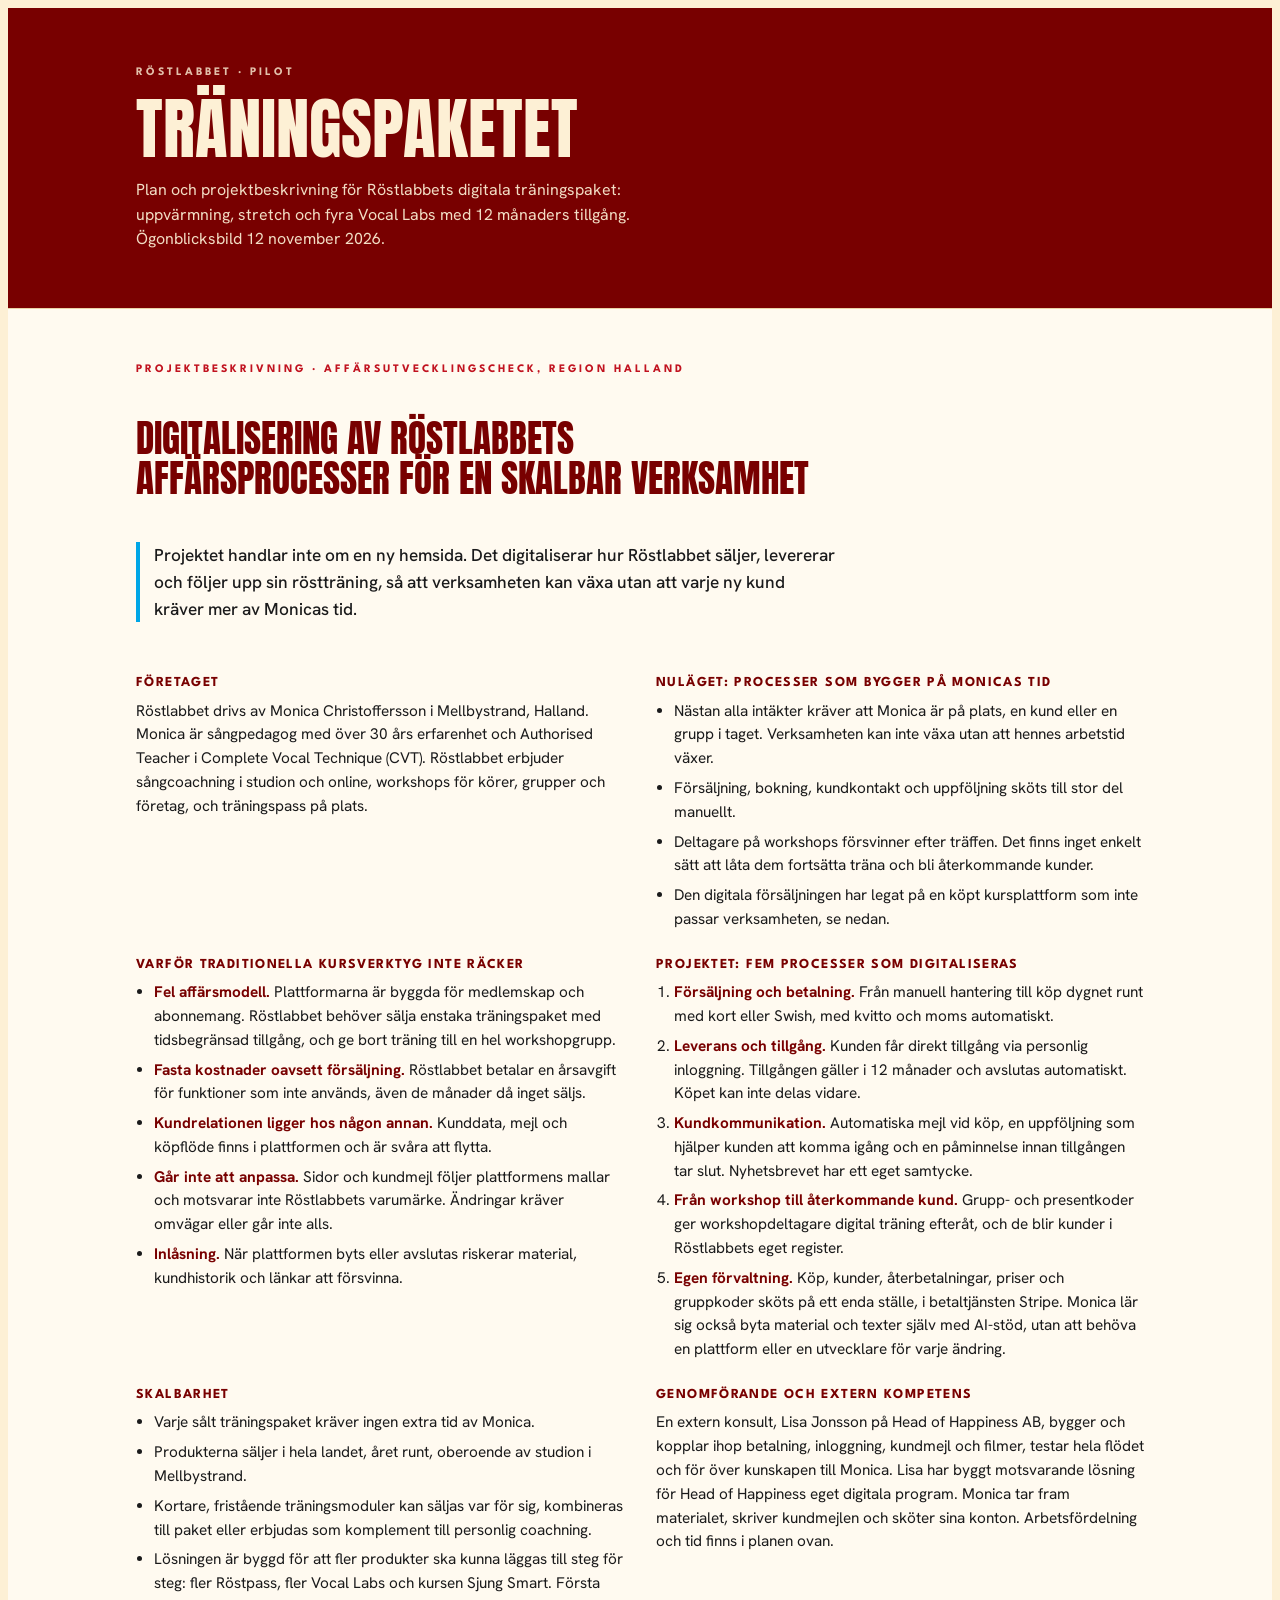
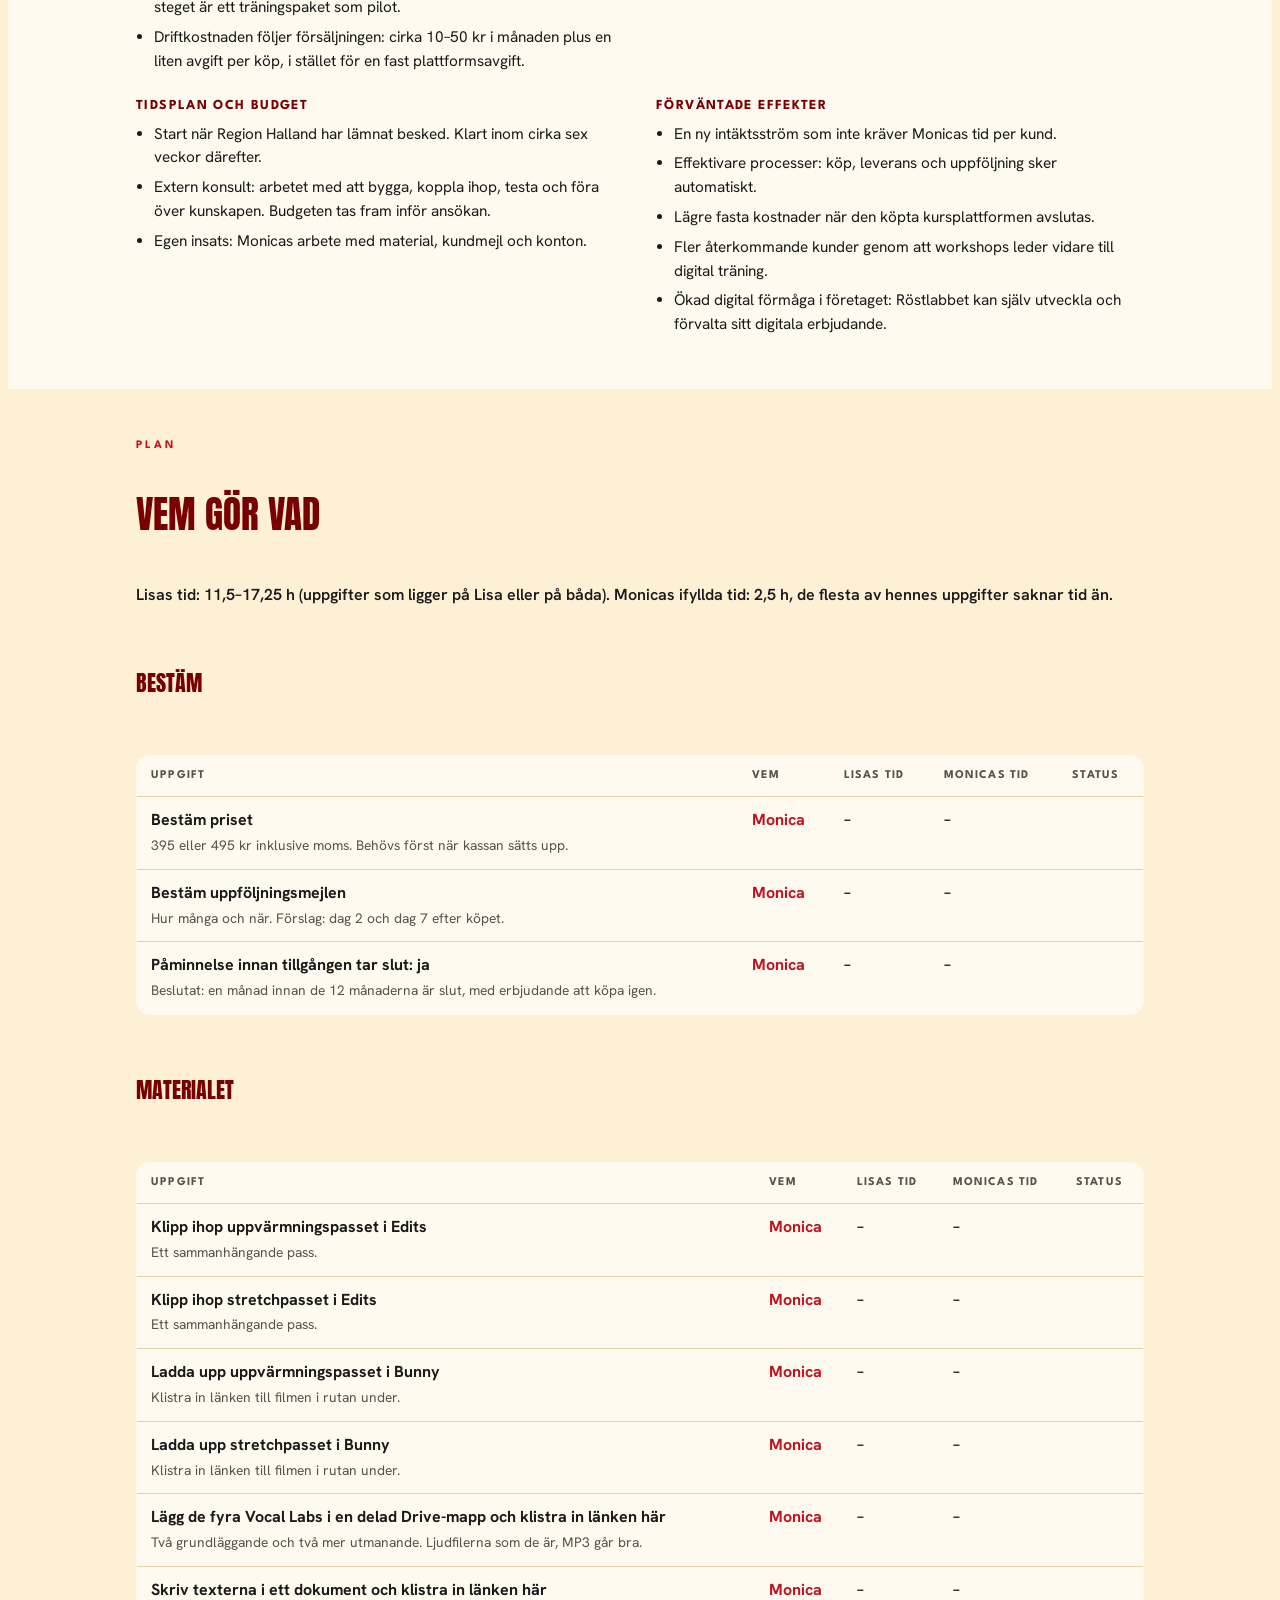
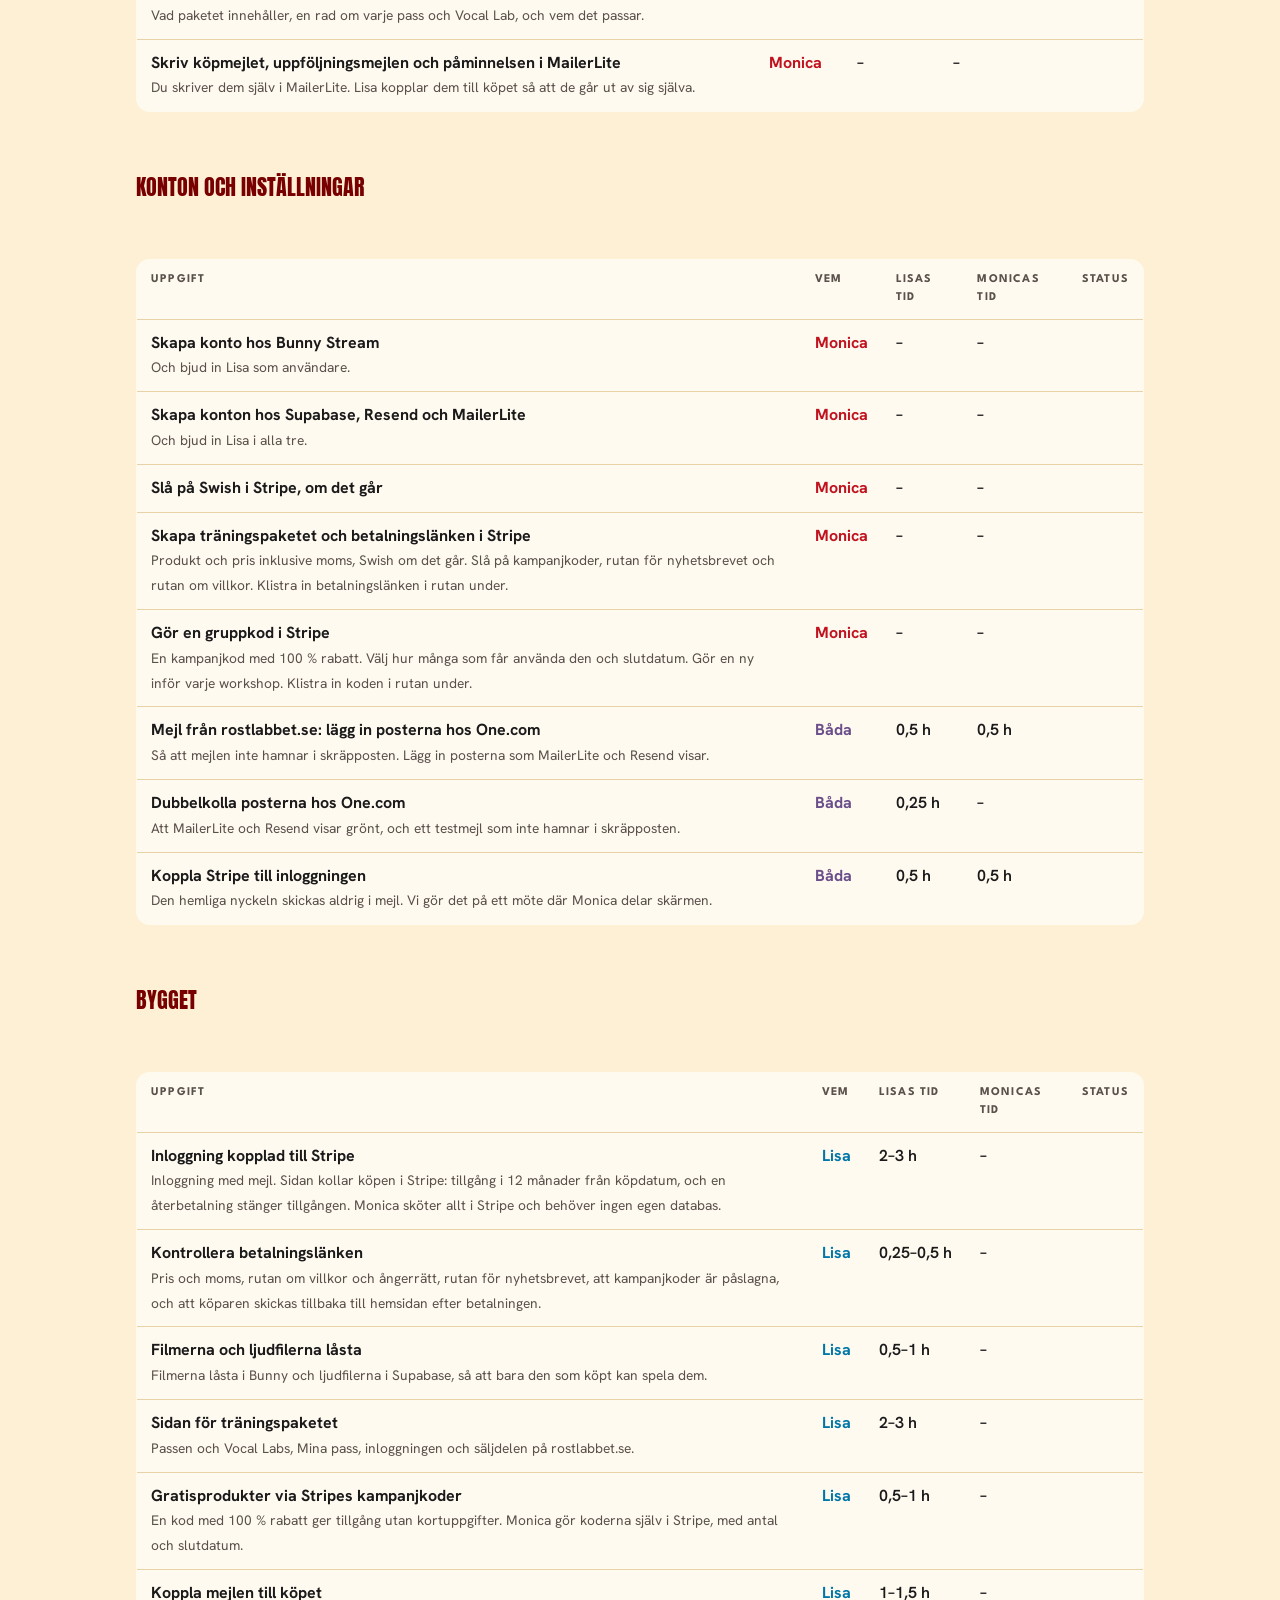
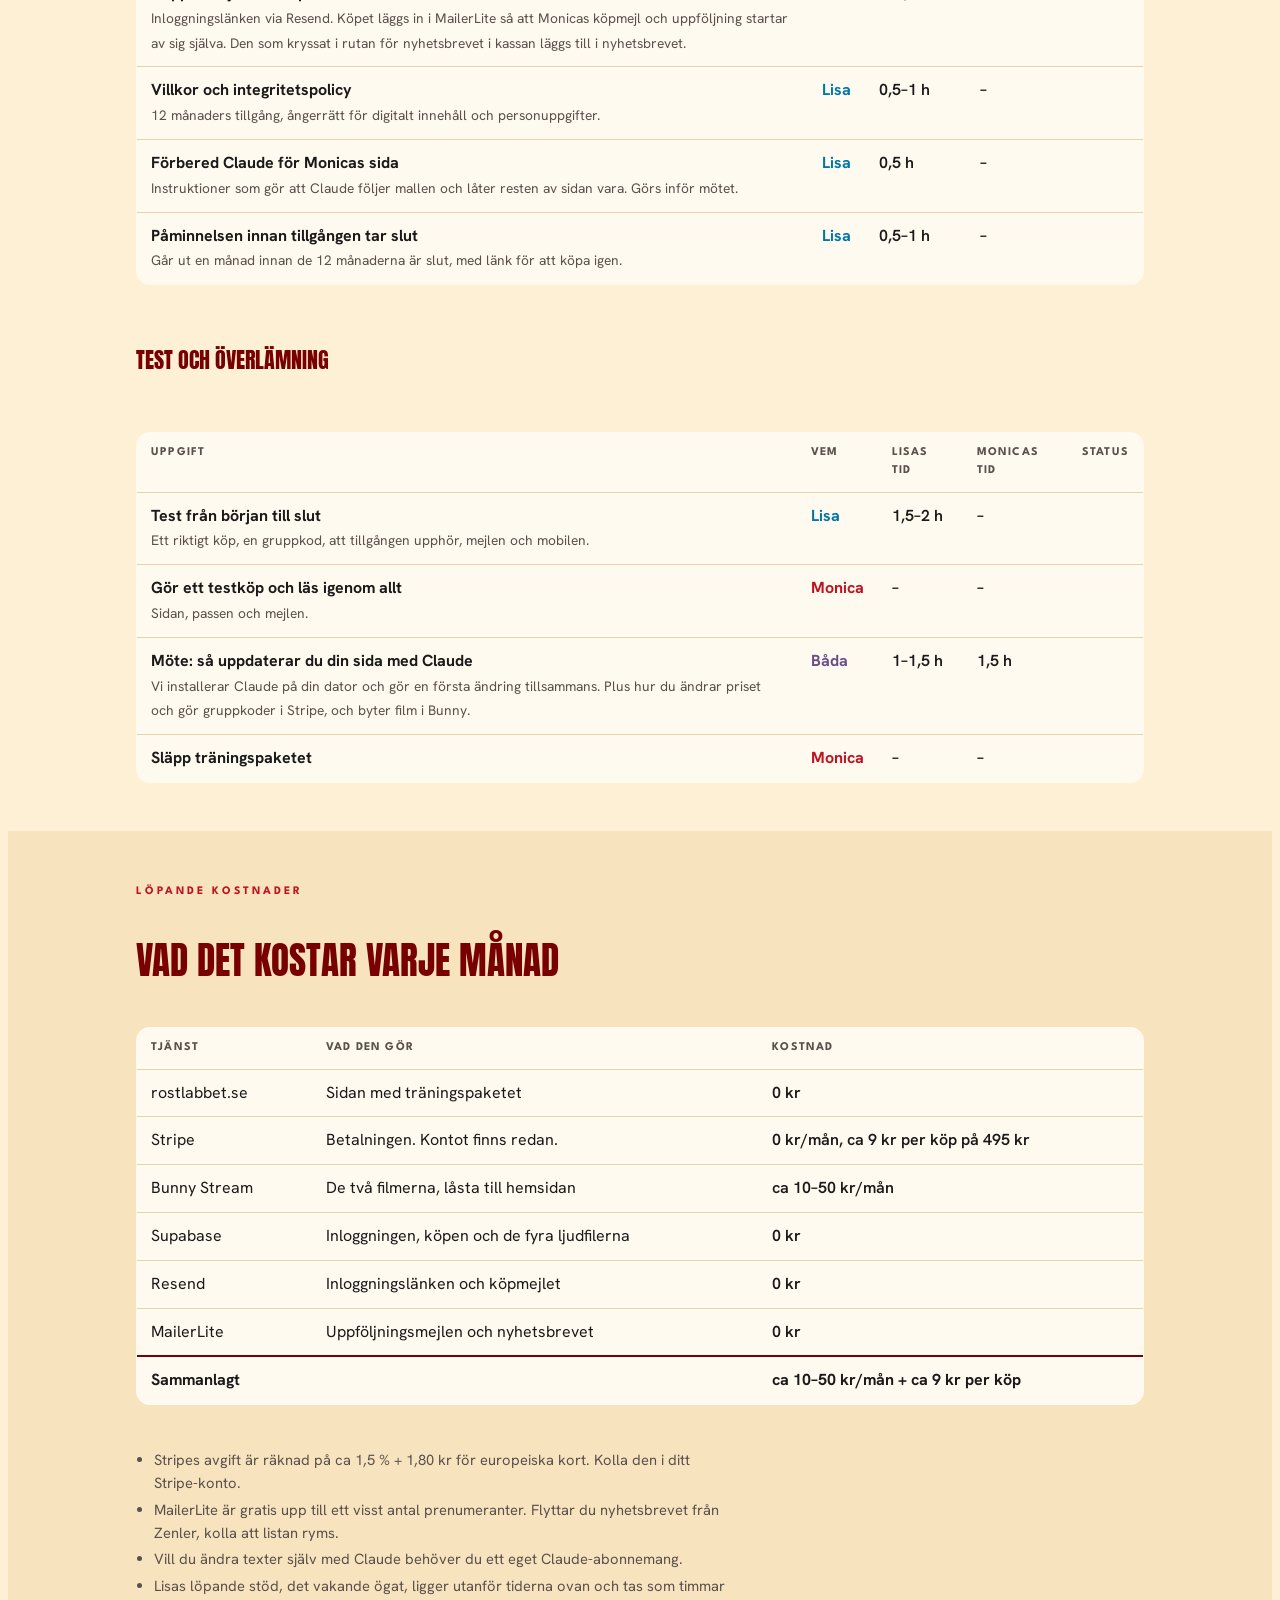
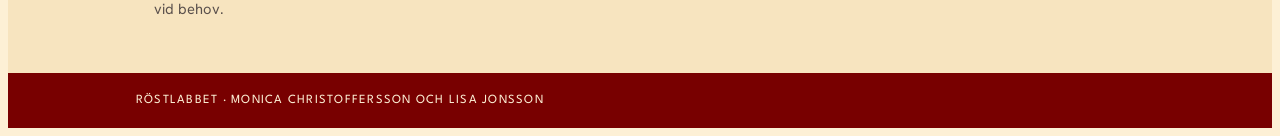
==== plan-mjjpeujlibg0/index.html @ 8c707114 "Plan och projektbeskrivning för träningspaketet (ogissbar adress, noindex) Co-Authored-By: Claude Op" ====
<!doctype html>
<html lang="sv"><head><meta charset="utf-8"><meta name="viewport" content="width=device-width, initial-scale=1">
<meta name="robots" content="noindex, nofollow">
<title>Röstlabbets träningspaket – plan och projektbeskrivning</title>
<link rel="stylesheet" href="https://fonts.googleapis.com/css2?family=Anton&family=League+Spartan:wght@600;700&family=Hanken+Grotesk:wght@400;500;600&display=swap">
<style>
/* Layout: Röstlabbet's own look, one deliberate light theme. Red header with the totals, then the plan grouped by phase:
   each row is one task with who (Monica / Lisa / Båda), time, done and a note field for links. Costs at the end. */
:root{
  color-scheme:light;
  --vocal:#780000;--signal:#C1121F;--lab:#00A6E6;--cream:#FDF0D5;--cream-2:#F7E4BF;--paper:#fffaf0;--ink:#1A1A1B;--ink-soft:#5a504c;--line:#e9d2a6;
  --monica:#C1121F;--lisa:#0077a8;--bada:#6b4f8a;
  --f-display:"Anton",Impact,"Arial Narrow",sans-serif;
  --f-label:"League Spartan",Arial,sans-serif;
  --f-body:"Hanken Grotesk","Segoe UI",Arial,sans-serif;
}
*{box-sizing:border-box}
body{background:var(--cream);color:var(--ink);font-family:var(--f-body);font-size:16px;line-height:1.55;-webkit-font-smoothing:antialiased}
p{margin:0}
button,input,select{font:inherit;color:inherit}
:focus-visible{outline:3px solid var(--lab);outline-offset:2px}
.wrap{max-width:1040px;margin-inline:auto;padding-left:max(16px,env(safe-area-inset-left,0px));padding-right:max(16px,env(safe-area-inset-right,0px))}
.kicker{font-family:var(--f-label);font-weight:700;text-transform:uppercase;letter-spacing:.26em;font-size:.72rem;margin:0 0 10px}
h1,h2{font-family:var(--f-display);font-weight:400;text-transform:uppercase;margin:0;line-height:1.1;text-wrap:balance}

.top{background:var(--vocal);color:var(--cream)}
.top .wrap{padding-block:clamp(32px,6vw,56px)}
.top .kicker{opacity:.8}
.top h1{font-size:clamp(2.4rem,7vw,4.2rem)}
.top .lede{margin-top:12px;max-width:62ch;opacity:.92}
.sum{display:grid;grid-template-columns:repeat(3,minmax(0,1fr));gap:12px;margin-top:26px}
@media (max-width:640px){.sum{grid-template-columns:minmax(0,1fr)}}
.tile{background:rgba(253,240,213,.1);border:1px solid rgba(253,240,213,.25);border-radius:14px;padding:16px 18px;min-width:0}
.tile .lbl{font-family:var(--f-label);font-weight:700;text-transform:uppercase;letter-spacing:.14em;font-size:.72rem;opacity:.85}
.tile .val{font-family:var(--f-display);font-size:2.1rem;line-height:1.1;margin-top:4px;font-variant-numeric:tabular-nums}
.tile .sub{font-size:.86rem;opacity:.85;margin-top:2px}
.tile.lisa .val{color:#7fd3f5}
.tile.monica .val{color:#ffb3a8}

.bar{position:sticky;top:env(safe-area-inset-top,0px);z-index:5;background:var(--cream);border-bottom:1px solid var(--line)}
body::before{content:"";position:fixed;inset:0 0 auto;height:env(safe-area-inset-top,0px);z-index:10;background:var(--cream)}
.bar .wrap{display:flex;flex-wrap:wrap;align-items:center;gap:8px 14px;padding-block:12px}
.chips{display:flex;flex-wrap:wrap;gap:6px}
.chips button{border:1.5px solid var(--line);background:var(--paper);border-radius:999px;padding:6px 14px 5px;cursor:pointer;font-weight:500;font-size:.9rem}
.chips button[aria-pressed="true"]{background:var(--ink);border-color:var(--ink);color:var(--cream)}
.dolj{display:flex;align-items:center;gap:8px;font-size:.9rem;margin-left:auto;cursor:pointer}
.status{font-size:.86rem;color:var(--ink-soft);width:100%}
.status:empty{display:none}

main .wrap{padding-block:26px 40px;display:grid;gap:30px}
.grupp h2{font-size:1.6rem;color:var(--vocal)}
.grupp .gh{display:flex;align-items:baseline;justify-content:space-between;gap:12px;flex-wrap:wrap;margin-bottom:10px}
.grupp .gsum{font-family:var(--f-label);font-weight:700;font-size:.78rem;letter-spacing:.1em;text-transform:uppercase;color:var(--ink-soft)}
.lista{background:var(--paper);border:1px solid var(--line);border-radius:16px;overflow:hidden}
.rad{display:grid;grid-template-columns:96px minmax(0,1fr) auto auto;border-left:6px solid transparent;gap:6px 14px;align-items:center;padding:14px 16px;border-top:1px solid var(--line)}
.rad:first-child{border-top:0}
.rad[hidden]{display:none}
.bockar{display:grid;gap:6px;align-self:start;padding-top:2px}
.bock{display:flex;align-items:center;gap:6px;border:2px solid var(--line);background:#fff;border-radius:999px;padding:5px 10px 4px 6px;font-family:var(--f-label);font-weight:700;font-size:.72rem;letter-spacing:.04em;cursor:pointer;color:var(--ink-soft);white-space:nowrap}
.bock .ring{width:18px;height:18px;border-radius:50%;border:2px solid currentColor;display:grid;place-items:center;font-size:.7rem;line-height:1}
.bock.m{border-color:#f0b8b0;color:var(--monica)}
.bock.l{border-color:#a9d6ea;color:var(--lisa)}
.bock[aria-pressed="true"].m{background:var(--monica);border-color:var(--monica);color:#fff}
.bock[aria-pressed="true"].l{background:var(--lisa);border-color:var(--lisa);color:#fff}
.bock[aria-pressed="true"] .ring::after{content:"✓"}
.bock:disabled{cursor:default}
.bock:disabled:not([aria-pressed="true"]){opacity:.55}
.rad.av-m{border-left-color:var(--monica);background:#fdf1ee}
.rad.av-l{border-left-color:var(--lisa);background:#eef7fb}
.rad.av-m.av-l{border-left-color:transparent;background:linear-gradient(to bottom,var(--monica),var(--lisa)) left top/6px 100% no-repeat,#f3eff7}
.rad.klar .titel{text-decoration:line-through;color:var(--ink-soft)}
.legend{display:flex;flex-wrap:wrap;gap:6px 14px;font-size:.84rem;color:var(--ink-soft);width:100%}
.legend span::before{content:"";display:inline-block;width:12px;height:12px;border-radius:3px;margin-right:6px;vertical-align:-1px;background:var(--c)}
.mitt{min-width:0}
.titel{width:100%;border:0;background:transparent;font-weight:600;font-size:1rem;padding:2px 0;border-bottom:1px dashed transparent}
.titel:hover,.titel:focus{border-bottom-color:var(--line);outline:none}
.info{font-size:.88rem;color:var(--ink-soft);margin-top:2px}
.not{width:100%;margin-top:8px;border:1px solid var(--line);border-radius:8px;background:#fff;padding:6px 10px;font-size:.88rem}
.not::placeholder{color:#a0938c}
.kalla{margin-top:8px}
.kalla label{display:block;font-family:var(--f-label);font-weight:700;font-size:.72rem;letter-spacing:.06em;text-transform:uppercase;color:var(--ink-soft)}
.kalla .not{margin-top:3px}
.kallor:empty{display:none}
.lank{display:inline-block;margin-top:6px;font-size:.86rem;color:var(--lisa);word-break:break-all}
.vem{display:inline-flex;border:1.5px solid var(--line);border-radius:999px;overflow:hidden;background:#fff}
.vem button{border:0;background:transparent;padding:6px 11px 5px;font-family:var(--f-label);font-weight:700;font-size:.74rem;letter-spacing:.06em;text-transform:uppercase;cursor:pointer;color:var(--ink-soft)}
.vem button + button{border-left:1.5px solid var(--line)}
.vem button[aria-pressed="true"][data-v="monica"]{background:var(--monica);color:#fff}
.vem button[aria-pressed="true"][data-v="lisa"]{background:var(--lisa);color:#fff}
.vem button[aria-pressed="true"][data-v="bada"]{background:var(--bada);color:#fff}
.tider{display:grid;gap:6px;font-variant-numeric:tabular-nums;white-space:nowrap}
.tidrad{display:flex;align-items:center;gap:4px}
.tidrad .tl{font-family:var(--f-label);font-weight:700;font-size:.7rem;letter-spacing:.08em;text-transform:uppercase;width:58px}
.tidrad.l .tl{color:var(--lisa)}
.tidrad.m .tl{color:var(--monica)}
.tidrad input{width:50px;border:1px solid var(--line);border-radius:8px;background:#fff;padding:5px 6px;text-align:center;font-size:.9rem}
.tidrad input:disabled{background:transparent;border-color:transparent;color:var(--ink);opacity:1;-webkit-text-fill-color:var(--ink)}
.tidrad span.h{font-size:.85rem;color:var(--ink-soft)}
.tidrad.ute{opacity:.45}
.tidrad.ute input{text-decoration:line-through}
.tidrad .sparas{font-size:.72rem;color:var(--ink-soft);margin-left:4px}
.radfot{grid-column:1/-1;display:flex;justify-content:flex-end;gap:8px;font-size:.8rem}
.lankknapp{border:0;background:none;color:var(--ink-soft);cursor:pointer;text-decoration:underline;padding:0}
.lankknapp.fara{color:var(--signal)}
@media (max-width:720px){
  .rad{grid-template-columns:minmax(0,1fr)}
  .bockar{display:flex;grid-column:1}
  .vem,.tider,.mitt{grid-column:1}
  .radfot{justify-content:flex-start}
}
.ny{display:block;width:100%;border:0;border-top:1px dashed var(--line);background:transparent;padding:12px 16px;text-align:left;cursor:pointer;color:var(--vocal);font-weight:600}
.ny:hover{background:var(--cream-2)}
.las .ny,.las .radfot{display:none}
.tomt{background:var(--paper);border:1px dashed var(--line);border-radius:16px;padding:22px;color:var(--ink-soft)}

.projekt{background:var(--paper);border-top:1px solid var(--line)}
.projekt .wrap{padding-block:clamp(32px,5vw,52px)}
.projekt h2{font-size:clamp(1.7rem,4vw,2.3rem);color:var(--vocal)}
.pgrid{display:grid;grid-template-columns:repeat(2,minmax(0,1fr));gap:22px 32px;margin-top:20px}
@media (max-width:720px){.pgrid{grid-template-columns:minmax(0,1fr)}}
.pblock{min-width:0}
.pblock h3{font-family:var(--f-label);font-weight:700;text-transform:uppercase;letter-spacing:.1em;font-size:.86rem;color:var(--vocal);margin:0 0 6px}
.pblock p,.pblock li{font-size:.96rem;max-width:62ch}
.pblock ul,.pblock ol{margin:0;padding-left:1.15em;display:grid;gap:6px}
.pblock b{color:var(--vocal)}
.ingressp{margin-top:12px;max-width:70ch;font-size:1.08rem;font-weight:500;border-left:4px solid var(--lab);padding-left:14px}
.kost{background:var(--cream-2)}
.kost .wrap{padding-block:clamp(32px,5vw,52px)}
.kost h2{font-size:clamp(1.7rem,4vw,2.3rem);color:var(--vocal)}
.tabwrap{overflow-x:auto;margin-top:16px}
table{width:100%;border-collapse:collapse;background:var(--paper);border:1px solid var(--line);border-radius:14px;overflow:hidden;font-variant-numeric:tabular-nums}
th,td{text-align:left;padding:11px 14px;border-top:1px solid var(--line);vertical-align:top}
th{font-family:var(--f-label);font-weight:700;text-transform:uppercase;letter-spacing:.1em;font-size:.74rem;color:var(--ink-soft);border-top:0}
td.kr{white-space:nowrap;font-weight:600}
tr.tot td{border-top:2px solid var(--vocal);font-weight:700}
.not-list{margin:14px 0 0;padding-left:1.2em;color:var(--ink-soft);font-size:.92rem;display:grid;gap:4px;max-width:75ch}
footer{background:var(--vocal);color:var(--cream)}
footer .wrap{padding-block:18px;font-family:var(--f-label);font-size:.78rem;letter-spacing:.1em;text-transform:uppercase;display:flex;justify-content:space-between;gap:10px;flex-wrap:wrap}
footer a{color:var(--cream)}
@media (prefers-reduced-motion:reduce){*{transition:none!important}}

.gt{font-family:var(--f-display);font-weight:400;text-transform:uppercase;color:var(--vocal);font-size:1.4rem;margin:28px 0 8px}
.inf{font-size:.86rem;color:var(--ink-soft)}
.v-monica{color:var(--monica);font-weight:700}.v-lisa{color:var(--lisa);font-weight:700}.v-bada{color:var(--bada);font-weight:700}
.pm{color:var(--monica);font-weight:700}.pl{color:var(--lisa);font-weight:700}
.plan .wrap{padding-block:clamp(28px,5vw,48px)}
.plan h2{font-family:var(--f-display);font-weight:400;text-transform:uppercase;color:var(--vocal);font-size:clamp(1.7rem,4vw,2.3rem)}
.summa{margin-top:18px;font-weight:600}
</style></head><body>
<header class="top"><div class="wrap"><p class="kicker">Röstlabbet · Pilot</p><h1>Träningspaketet</h1>
<p class="lede">Plan och projektbeskrivning för Röstlabbets digitala träningspaket: uppvärmning, stretch och fyra Vocal Labs med 12 månaders tillgång. Ögonblicksbild 12 november 2026.</p></div></header>
<main>
<section class="projekt" id="almi">
  <div class="wrap">
    <p class="kicker" style="color:var(--signal)">Projektbeskrivning · Affärsutvecklingscheck, Region Halland</p>
    <h2>Digitalisering av Röstlabbets affärsprocesser för en skalbar verksamhet</h2>
    <p class="ingressp">Projektet handlar inte om en ny hemsida. Det digitaliserar hur Röstlabbet säljer, levererar och följer upp sin röstträning, så att verksamheten kan växa utan att varje ny kund kräver mer av Monicas tid.</p>
    <div class="pgrid">
      <div class="pblock">
        <h3>Företaget</h3>
        <p>Röstlabbet drivs av Monica Christoffersson i Mellbystrand, Halland. Monica är sångpedagog med över 30 års erfarenhet och Authorised Teacher i Complete Vocal Technique (CVT). Röstlabbet erbjuder sångcoachning i studion och online, workshops för körer, grupper och företag, och träningspass på plats.</p>
      </div>
      <div class="pblock">
        <h3>Nuläget: processer som bygger på Monicas tid</h3>
        <ul>
          <li>Nästan alla intäkter kräver att Monica är på plats, en kund eller en grupp i taget. Verksamheten kan inte växa utan att hennes arbetstid växer.</li>
          <li>Försäljning, bokning, kundkontakt och uppföljning sköts till stor del manuellt.</li>
          <li>Deltagare på workshops försvinner efter träffen. Det finns inget enkelt sätt att låta dem fortsätta träna och bli återkommande kunder.</li>
          <li>Den digitala försäljningen har legat på en köpt kursplattform som inte passar verksamheten, se nedan.</li>
        </ul>
      </div>
      <div class="pblock">
        <h3>Varför traditionella kursverktyg inte räcker</h3>
        <ul>
          <li><b>Fel affärsmodell.</b> Plattformarna är byggda för medlemskap och abonnemang. Röstlabbet behöver sälja enstaka träningspaket med tidsbegränsad tillgång, och ge bort träning till en hel workshopgrupp.</li>
          <li><b>Fasta kostnader oavsett försäljning.</b> Röstlabbet betalar en årsavgift för funktioner som inte används, även de månader då inget säljs.</li>
          <li><b>Kundrelationen ligger hos någon annan.</b> Kunddata, mejl och köpflöde finns i plattformen och är svåra att flytta.</li>
          <li><b>Går inte att anpassa.</b> Sidor och kundmejl följer plattformens mallar och motsvarar inte Röstlabbets varumärke. Ändringar kräver omvägar eller går inte alls.</li>
          <li><b>Inlåsning.</b> När plattformen byts eller avslutas riskerar material, kundhistorik och länkar att försvinna.</li>
        </ul>
      </div>
      <div class="pblock">
        <h3>Projektet: fem processer som digitaliseras</h3>
        <ol class="proc">
          <li><b>Försäljning och betalning.</b> Från manuell hantering till köp dygnet runt med kort eller Swish, med kvitto och moms automatiskt.</li>
          <li><b>Leverans och tillgång.</b> Kunden får direkt tillgång via personlig inloggning. Tillgången gäller i 12 månader och avslutas automatiskt. Köpet kan inte delas vidare.</li>
          <li><b>Kundkommunikation.</b> Automatiska mejl vid köp, en uppföljning som hjälper kunden att komma igång och en påminnelse innan tillgången tar slut. Nyhetsbrevet har ett eget samtycke.</li>
          <li><b>Från workshop till återkommande kund.</b> Grupp- och presentkoder ger workshopdeltagare digital träning efteråt, och de blir kunder i Röstlabbets eget register.</li>
          <li><b>Egen förvaltning.</b> Köp, kunder, återbetalningar, priser och gruppkoder sköts på ett enda ställe, i betaltjänsten Stripe. Monica lär sig också byta material och texter själv med AI-stöd, utan att behöva en plattform eller en utvecklare för varje ändring.</li>
        </ol>
      </div>
      <div class="pblock">
        <h3>Skalbarhet</h3>
        <ul>
          <li>Varje sålt träningspaket kräver ingen extra tid av Monica.</li>
          <li>Produkterna säljer i hela landet, året runt, oberoende av studion i Mellbystrand.</li>
          <li>Kortare, fristående träningsmoduler kan säljas var för sig, kombineras till paket eller erbjudas som komplement till personlig coachning.</li>
          <li>Lösningen är byggd för att fler produkter ska kunna läggas till steg för steg: fler Röstpass, fler Vocal Labs och kursen Sjung Smart. Första steget är ett träningspaket som pilot.</li>
          <li>Driftkostnaden följer försäljningen: cirka 10–50 kr i månaden plus en liten avgift per köp, i stället för en fast plattformsavgift.</li>
        </ul>
      </div>
      <div class="pblock">
        <h3>Genomförande och extern kompetens</h3>
        <p>En extern konsult, Lisa Jonsson på Head of Happiness AB, bygger och kopplar ihop betalning, inloggning, kundmejl och filmer, testar hela flödet och för över kunskapen till Monica. Lisa har byggt motsvarande lösning för Head of Happiness eget digitala program. Monica tar fram materialet, skriver kundmejlen och sköter sina konton. Arbetsfördelning och tid finns i planen ovan.</p>
      </div>
      <div class="pblock">
        <h3>Tidsplan och budget</h3>
        <ul>
          <li>Start när Region Halland har lämnat besked. Klart inom cirka sex veckor därefter.</li>
          <li>Extern konsult: arbetet med att bygga, koppla ihop, testa och föra över kunskapen. Budgeten tas fram inför ansökan.</li>
          <li>Egen insats: Monicas arbete med material, kundmejl och konton.</li>
        </ul>
      </div>
      <div class="pblock">
        <h3>Förväntade effekter</h3>
        <ul>
          <li>En ny intäktsström som inte kräver Monicas tid per kund.</li>
          <li>Effektivare processer: köp, leverans och uppföljning sker automatiskt.</li>
          <li>Lägre fasta kostnader när den köpta kursplattformen avslutas.</li>
          <li>Fler återkommande kunder genom att workshops leder vidare till digital träning.</li>
          <li>Ökad digital förmåga i företaget: Röstlabbet kan själv utveckla och förvalta sitt digitala erbjudande.</li>
        </ul>
      </div>
    </div>
  </div>
</section>


<section class="plan"><div class="wrap"><p class="kicker" style="color:var(--signal)">Plan</p><h2>Vem gör vad</h2>
<p class="summa">Lisas tid: 11,5–17,25 h (uppgifter som ligger på Lisa eller på båda). Monicas ifyllda tid: 2,5 h, de flesta av hennes uppgifter saknar tid än.</p>
<h3 class="gt">Bestäm</h3><div class="tabwrap"><table><thead><tr><th>Uppgift</th><th>Vem</th><th>Lisas tid</th><th>Monicas tid</th><th>Status</th></tr></thead><tbody><tr><td><b>Bestäm priset</b><br><span class="inf">395 eller 495 kr inklusive moms. Behövs först när kassan sätts upp.</span></td><td class="v-monica">Monica</td><td class="kr">–</td><td class="kr">–</td><td> </td></tr><tr><td><b>Bestäm uppföljningsmejlen</b><br><span class="inf">Hur många och när. Förslag: dag 2 och dag 7 efter köpet.</span></td><td class="v-monica">Monica</td><td class="kr">–</td><td class="kr">–</td><td> </td></tr><tr><td><b>Påminnelse innan tillgången tar slut: ja</b><br><span class="inf">Beslutat: en månad innan de 12 månaderna är slut, med erbjudande att köpa igen.</span></td><td class="v-monica">Monica</td><td class="kr">–</td><td class="kr">–</td><td> </td></tr></tbody></table></div><h3 class="gt">Materialet</h3><div class="tabwrap"><table><thead><tr><th>Uppgift</th><th>Vem</th><th>Lisas tid</th><th>Monicas tid</th><th>Status</th></tr></thead><tbody><tr><td><b>Klipp ihop uppvärmningspasset i Edits</b><br><span class="inf">Ett sammanhängande pass.</span></td><td class="v-monica">Monica</td><td class="kr">–</td><td class="kr">–</td><td> </td></tr><tr><td><b>Klipp ihop stretchpasset i Edits</b><br><span class="inf">Ett sammanhängande pass.</span></td><td class="v-monica">Monica</td><td class="kr">–</td><td class="kr">–</td><td> </td></tr><tr><td><b>Ladda upp uppvärmningspasset i Bunny</b><br><span class="inf">Klistra in länken till filmen i rutan under.</span></td><td class="v-monica">Monica</td><td class="kr">–</td><td class="kr">–</td><td> </td></tr><tr><td><b>Ladda upp stretchpasset i Bunny</b><br><span class="inf">Klistra in länken till filmen i rutan under.</span></td><td class="v-monica">Monica</td><td class="kr">–</td><td class="kr">–</td><td> </td></tr><tr><td><b>Lägg de fyra Vocal Labs i en delad Drive-mapp och klistra in länken här</b><br><span class="inf">Två grundläggande och två mer utmanande. Ljudfilerna som de är, MP3 går bra.</span></td><td class="v-monica">Monica</td><td class="kr">–</td><td class="kr">–</td><td> </td></tr><tr><td><b>Skriv texterna i ett dokument och klistra in länken här</b><br><span class="inf">Vad paketet innehåller, en rad om varje pass och Vocal Lab, och vem det passar.</span></td><td class="v-monica">Monica</td><td class="kr">–</td><td class="kr">–</td><td> </td></tr><tr><td><b>Skriv köpmejlet, uppföljningsmejlen och påminnelsen i MailerLite</b><br><span class="inf">Du skriver dem själv i MailerLite. Lisa kopplar dem till köpet så att de går ut av sig själva.</span></td><td class="v-monica">Monica</td><td class="kr">–</td><td class="kr">–</td><td> </td></tr></tbody></table></div><h3 class="gt">Konton och inställningar</h3><div class="tabwrap"><table><thead><tr><th>Uppgift</th><th>Vem</th><th>Lisas tid</th><th>Monicas tid</th><th>Status</th></tr></thead><tbody><tr><td><b>Skapa konto hos Bunny Stream</b><br><span class="inf">Och bjud in Lisa som användare.</span></td><td class="v-monica">Monica</td><td class="kr">–</td><td class="kr">–</td><td> </td></tr><tr><td><b>Skapa konton hos Supabase, Resend och MailerLite</b><br><span class="inf">Och bjud in Lisa i alla tre.</span></td><td class="v-monica">Monica</td><td class="kr">–</td><td class="kr">–</td><td> </td></tr><tr><td><b>Slå på Swish i Stripe, om det går</b></td><td class="v-monica">Monica</td><td class="kr">–</td><td class="kr">–</td><td> </td></tr><tr><td><b>Skapa träningspaketet och betalningslänken i Stripe</b><br><span class="inf">Produkt och pris inklusive moms, Swish om det går. Slå på kampanjkoder, rutan för nyhetsbrevet och rutan om villkor. Klistra in betalningslänken i rutan under.</span></td><td class="v-monica">Monica</td><td class="kr">–</td><td class="kr">–</td><td> </td></tr><tr><td><b>Gör en gruppkod i Stripe</b><br><span class="inf">En kampanjkod med 100 % rabatt. Välj hur många som får använda den och slutdatum. Gör en ny inför varje workshop. Klistra in koden i rutan under.</span></td><td class="v-monica">Monica</td><td class="kr">–</td><td class="kr">–</td><td> </td></tr><tr><td><b>Mejl från rostlabbet.se: lägg in posterna hos One.com</b><br><span class="inf">Så att mejlen inte hamnar i skräpposten. Lägg in posterna som MailerLite och Resend visar.</span></td><td class="v-bada">Båda</td><td class="kr">0,5 h</td><td class="kr">0,5 h</td><td> </td></tr><tr><td><b>Dubbelkolla posterna hos One.com</b><br><span class="inf">Att MailerLite och Resend visar grönt, och ett testmejl som inte hamnar i skräpposten.</span></td><td class="v-bada">Båda</td><td class="kr">0,25 h</td><td class="kr">–</td><td> </td></tr><tr><td><b>Koppla Stripe till inloggningen</b><br><span class="inf">Den hemliga nyckeln skickas aldrig i mejl. Vi gör det på ett möte där Monica delar skärmen.</span></td><td class="v-bada">Båda</td><td class="kr">0,5 h</td><td class="kr">0,5 h</td><td> </td></tr></tbody></table></div><h3 class="gt">Bygget</h3><div class="tabwrap"><table><thead><tr><th>Uppgift</th><th>Vem</th><th>Lisas tid</th><th>Monicas tid</th><th>Status</th></tr></thead><tbody><tr><td><b>Inloggning kopplad till Stripe</b><br><span class="inf">Inloggning med mejl. Sidan kollar köpen i Stripe: tillgång i 12 månader från köpdatum, och en återbetalning stänger tillgången. Monica sköter allt i Stripe och behöver ingen egen databas.</span></td><td class="v-lisa">Lisa</td><td class="kr">2–3 h</td><td class="kr">–</td><td> </td></tr><tr><td><b>Kontrollera betalningslänken</b><br><span class="inf">Pris och moms, rutan om villkor och ångerrätt, rutan för nyhetsbrevet, att kampanjkoder är påslagna, och att köparen skickas tillbaka till hemsidan efter betalningen.</span></td><td class="v-lisa">Lisa</td><td class="kr">0,25–0,5 h</td><td class="kr">–</td><td> </td></tr><tr><td><b>Filmerna och ljudfilerna låsta</b><br><span class="inf">Filmerna låsta i Bunny och ljudfilerna i Supabase, så att bara den som köpt kan spela dem.</span></td><td class="v-lisa">Lisa</td><td class="kr">0,5–1 h</td><td class="kr">–</td><td> </td></tr><tr><td><b>Sidan för träningspaketet</b><br><span class="inf">Passen och Vocal Labs, Mina pass, inloggningen och säljdelen på rostlabbet.se.</span></td><td class="v-lisa">Lisa</td><td class="kr">2–3 h</td><td class="kr">–</td><td> </td></tr><tr><td><b>Gratisprodukter via Stripes kampanjkoder</b><br><span class="inf">En kod med 100 % rabatt ger tillgång utan kortuppgifter. Monica gör koderna själv i Stripe, med antal och slutdatum.</span></td><td class="v-lisa">Lisa</td><td class="kr">0,5–1 h</td><td class="kr">–</td><td> </td></tr><tr><td><b>Koppla mejlen till köpet</b><br><span class="inf">Inloggningslänken via Resend. Köpet läggs in i MailerLite så att Monicas köpmejl och uppföljning startar av sig själva. Den som kryssat i rutan för nyhetsbrevet i kassan läggs till i nyhetsbrevet.</span></td><td class="v-lisa">Lisa</td><td class="kr">1–1,5 h</td><td class="kr">–</td><td> </td></tr><tr><td><b>Villkor och integritetspolicy</b><br><span class="inf">12 månaders tillgång, ångerrätt för digitalt innehåll och personuppgifter.</span></td><td class="v-lisa">Lisa</td><td class="kr">0,5–1 h</td><td class="kr">–</td><td> </td></tr><tr><td><b>Förbered Claude för Monicas sida</b><br><span class="inf">Instruktioner som gör att Claude följer mallen och låter resten av sidan vara. Görs inför mötet.</span></td><td class="v-lisa">Lisa</td><td class="kr">0,5 h</td><td class="kr">–</td><td> </td></tr><tr><td><b>Påminnelsen innan tillgången tar slut</b><br><span class="inf">Går ut en månad innan de 12 månaderna är slut, med länk för att köpa igen.</span></td><td class="v-lisa">Lisa</td><td class="kr">0,5–1 h</td><td class="kr">–</td><td> </td></tr></tbody></table></div><h3 class="gt">Test och överlämning</h3><div class="tabwrap"><table><thead><tr><th>Uppgift</th><th>Vem</th><th>Lisas tid</th><th>Monicas tid</th><th>Status</th></tr></thead><tbody><tr><td><b>Test från början till slut</b><br><span class="inf">Ett riktigt köp, en gruppkod, att tillgången upphör, mejlen och mobilen.</span></td><td class="v-lisa">Lisa</td><td class="kr">1,5–2 h</td><td class="kr">–</td><td> </td></tr><tr><td><b>Gör ett testköp och läs igenom allt</b><br><span class="inf">Sidan, passen och mejlen.</span></td><td class="v-monica">Monica</td><td class="kr">–</td><td class="kr">–</td><td> </td></tr><tr><td><b>Möte: så uppdaterar du din sida med Claude</b><br><span class="inf">Vi installerar Claude på din dator och gör en första ändring tillsammans. Plus hur du ändrar priset och gör gruppkoder i Stripe, och byter film i Bunny.</span></td><td class="v-bada">Båda</td><td class="kr">1–1,5 h</td><td class="kr">1,5 h</td><td> </td></tr><tr><td><b>Släpp träningspaketet</b></td><td class="v-monica">Monica</td><td class="kr">–</td><td class="kr">–</td><td> </td></tr></tbody></table></div></div></section>
<section class="kost">
  <div class="wrap">
    <p class="kicker" style="color:var(--signal)">Löpande kostnader</p>
    <h2>Vad det kostar varje månad</h2>
    <div class="tabwrap">
      <table>
        <thead><tr><th>Tjänst</th><th>Vad den gör</th><th>Kostnad</th></tr></thead>
        <tbody>
          <tr><td>rostlabbet.se</td><td>Sidan med träningspaketet</td><td class="kr">0 kr</td></tr>
          <tr><td>Stripe</td><td>Betalningen. Kontot finns redan.</td><td class="kr">0 kr/mån, ca 9 kr per köp på 495 kr</td></tr>
          <tr><td>Bunny Stream</td><td>De två filmerna, låsta till hemsidan</td><td class="kr">ca 10–50 kr/mån</td></tr>
          <tr><td>Supabase</td><td>Inloggningen, köpen och de fyra ljudfilerna</td><td class="kr">0 kr</td></tr>
          <tr><td>Resend</td><td>Inloggningslänken och köpmejlet</td><td class="kr">0 kr</td></tr>
          <tr><td>MailerLite</td><td>Uppföljningsmejlen och nyhetsbrevet</td><td class="kr">0 kr</td></tr>
          <tr class="tot"><td>Sammanlagt</td><td></td><td class="kr">ca 10–50 kr/mån + ca 9 kr per köp</td></tr>
        </tbody>
      </table>
    </div>
    <ul class="not-list">
      <li>Stripes avgift är räknad på ca 1,5 % + 1,80 kr för europeiska kort. Kolla den i ditt Stripe-konto.</li>
      <li>MailerLite är gratis upp till ett visst antal prenumeranter. Flyttar du nyhetsbrevet från Zenler, kolla att listan ryms.</li>
      <li>Vill du ändra texter själv med Claude behöver du ett eget Claude-abonnemang.</li>
      <li>Lisas löpande stöd, det vakande ögat, ligger utanför tiderna ovan och tas som timmar vid behov.</li>
    </ul>
  </div>
</section>


</main>
<footer><div class="wrap"><span>Röstlabbet · Monica Christoffersson och Lisa Jonsson</span></div></footer>
</body></html>
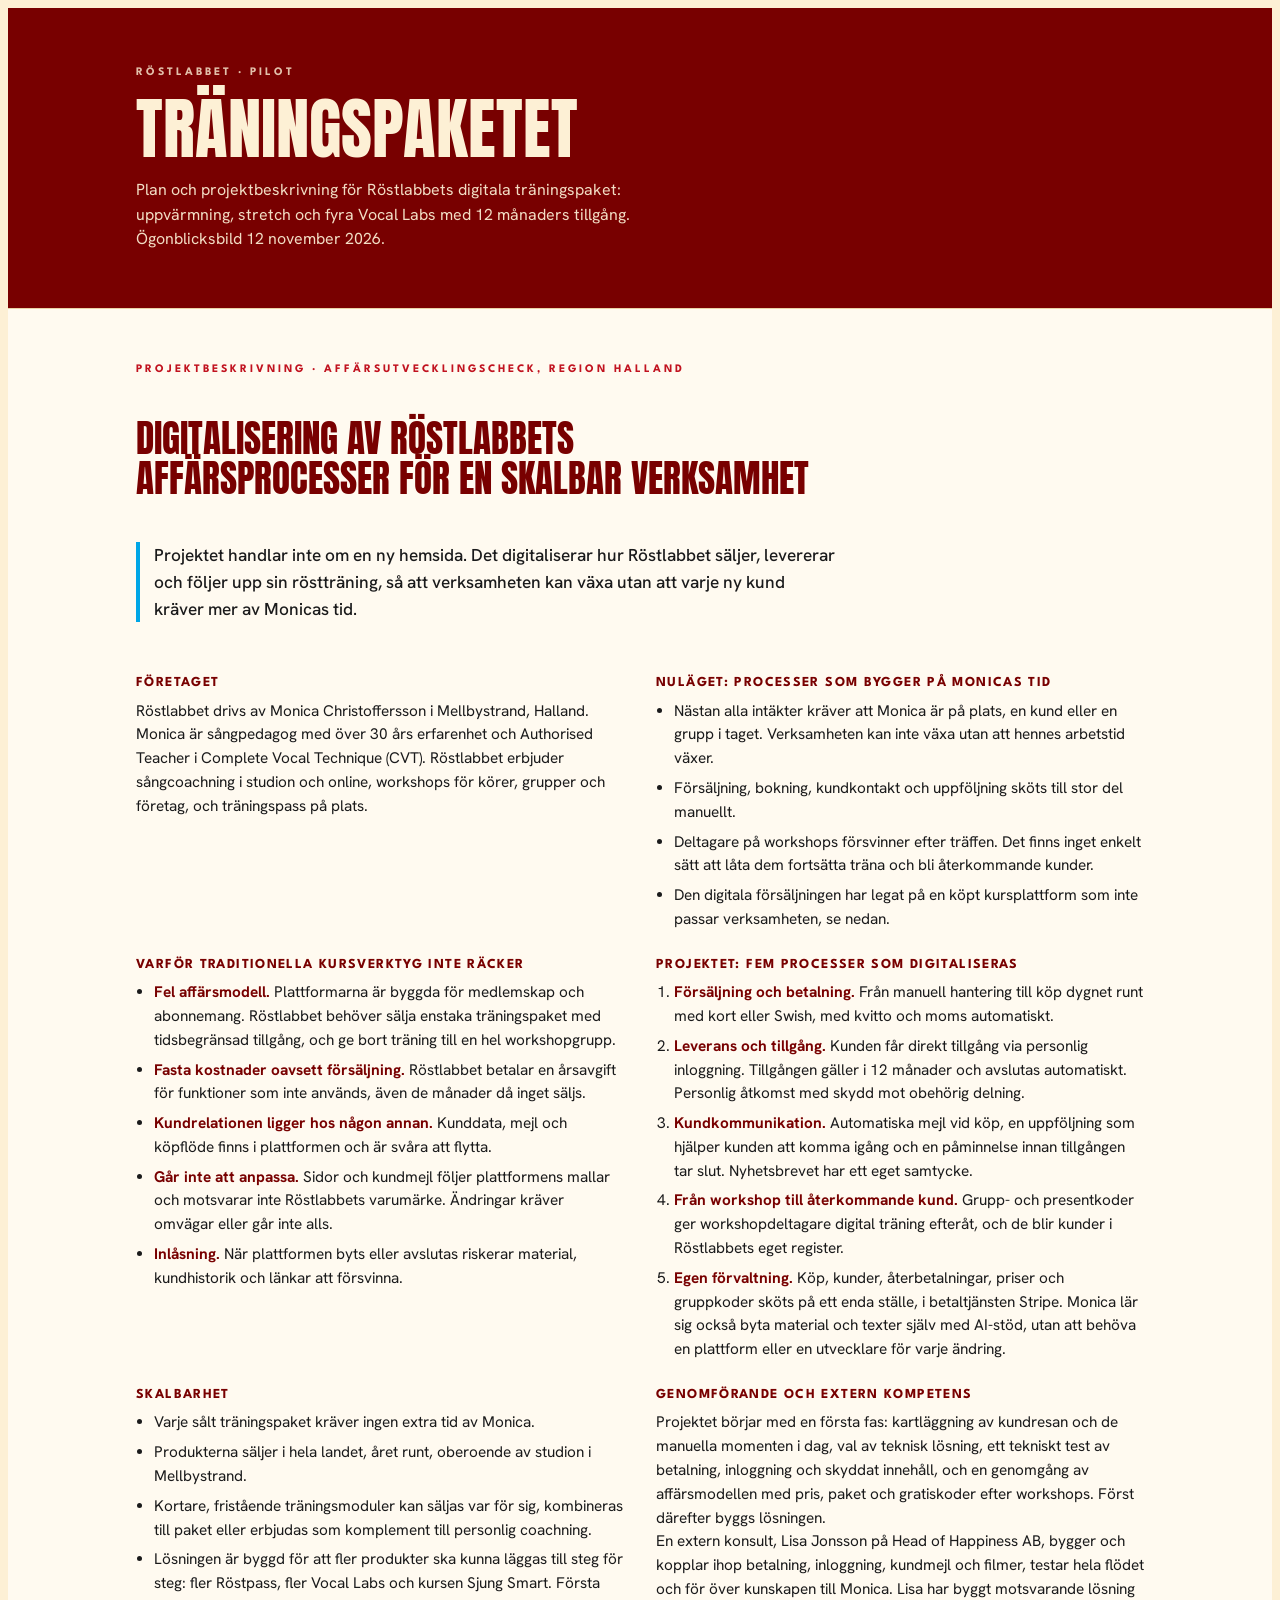
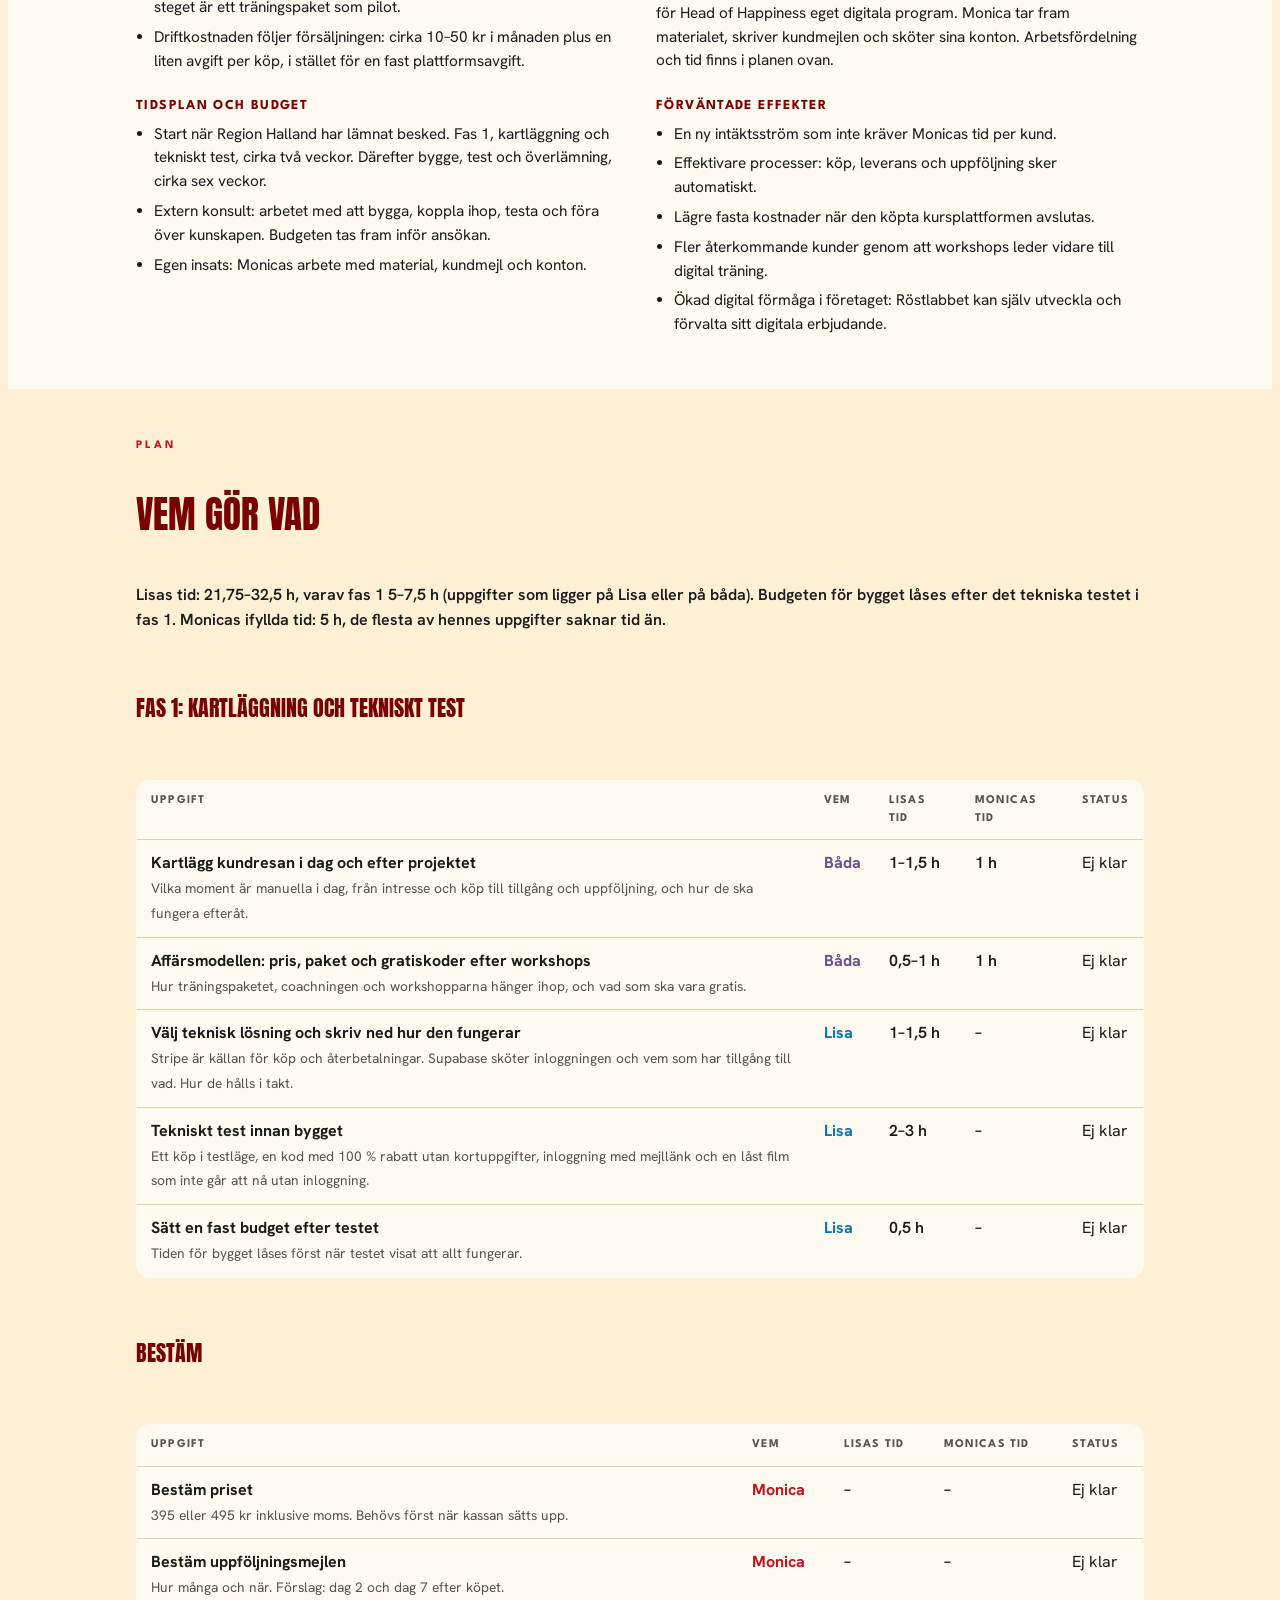
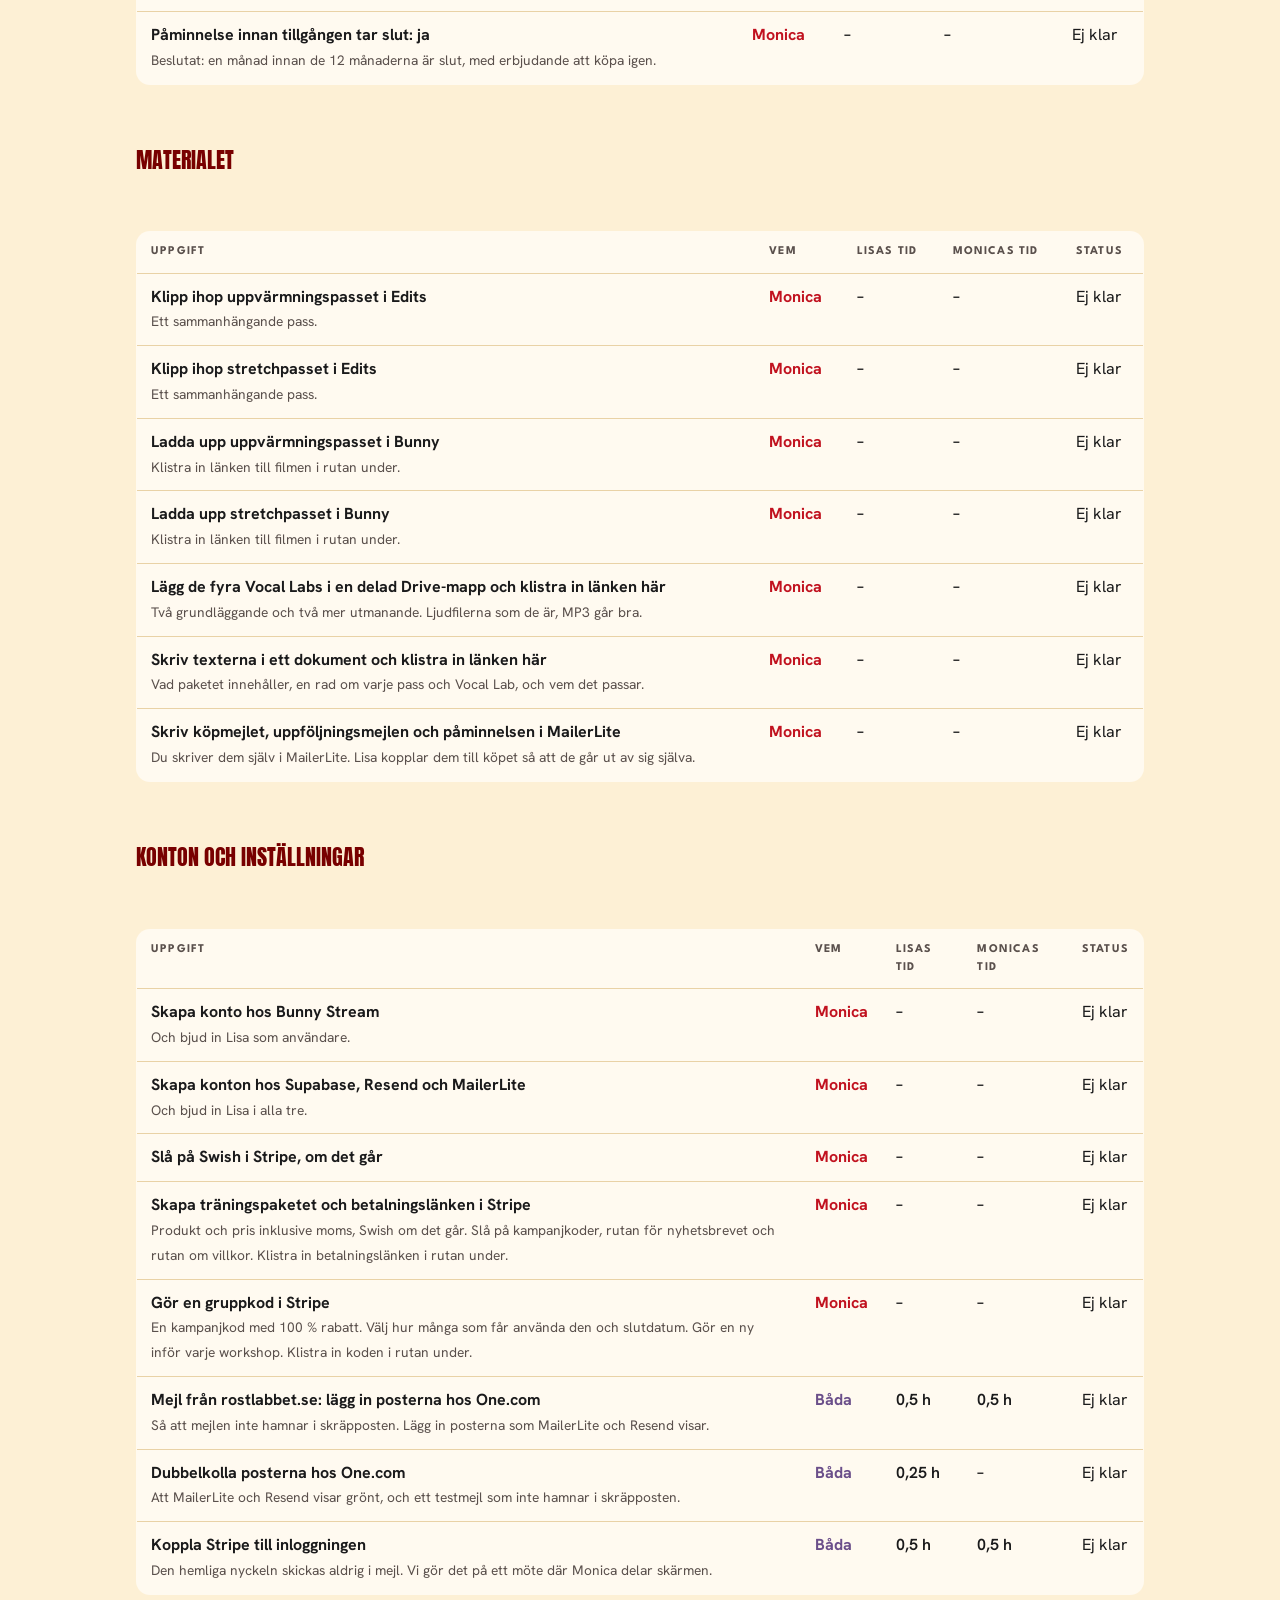
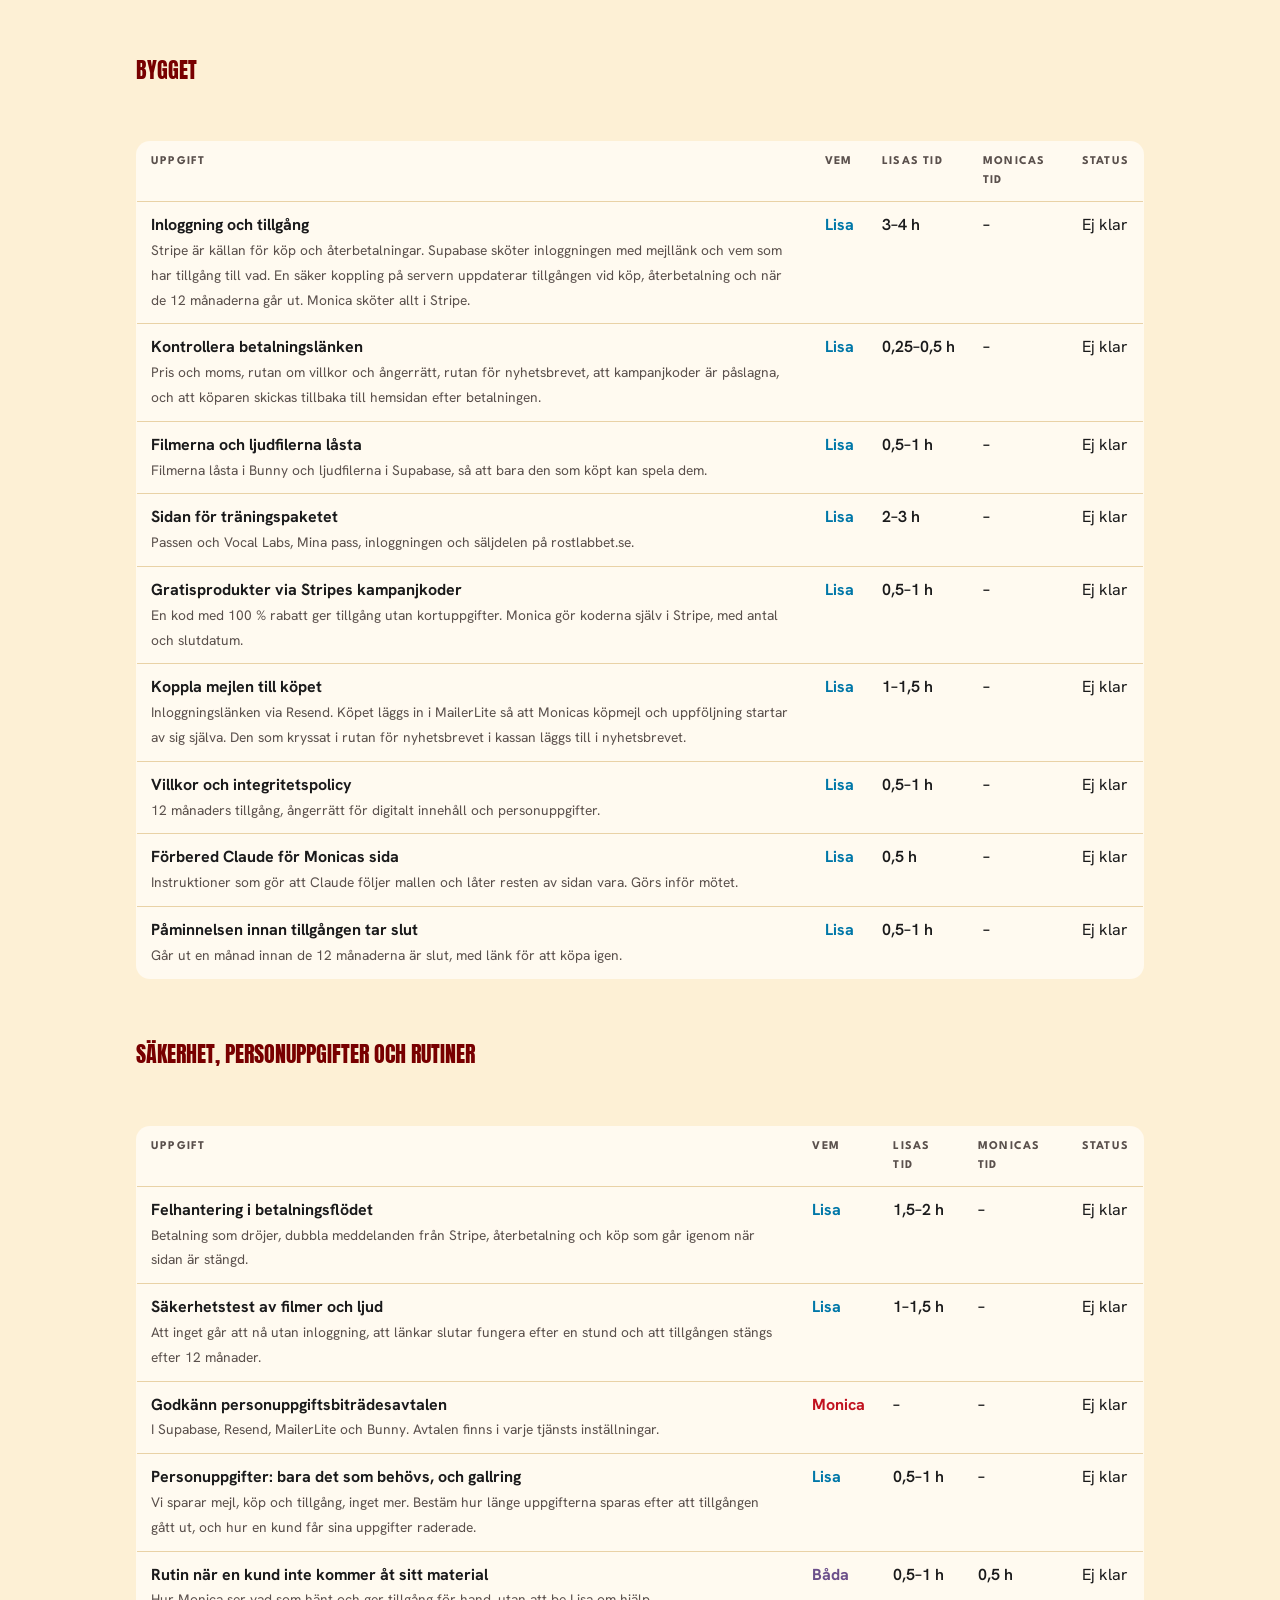
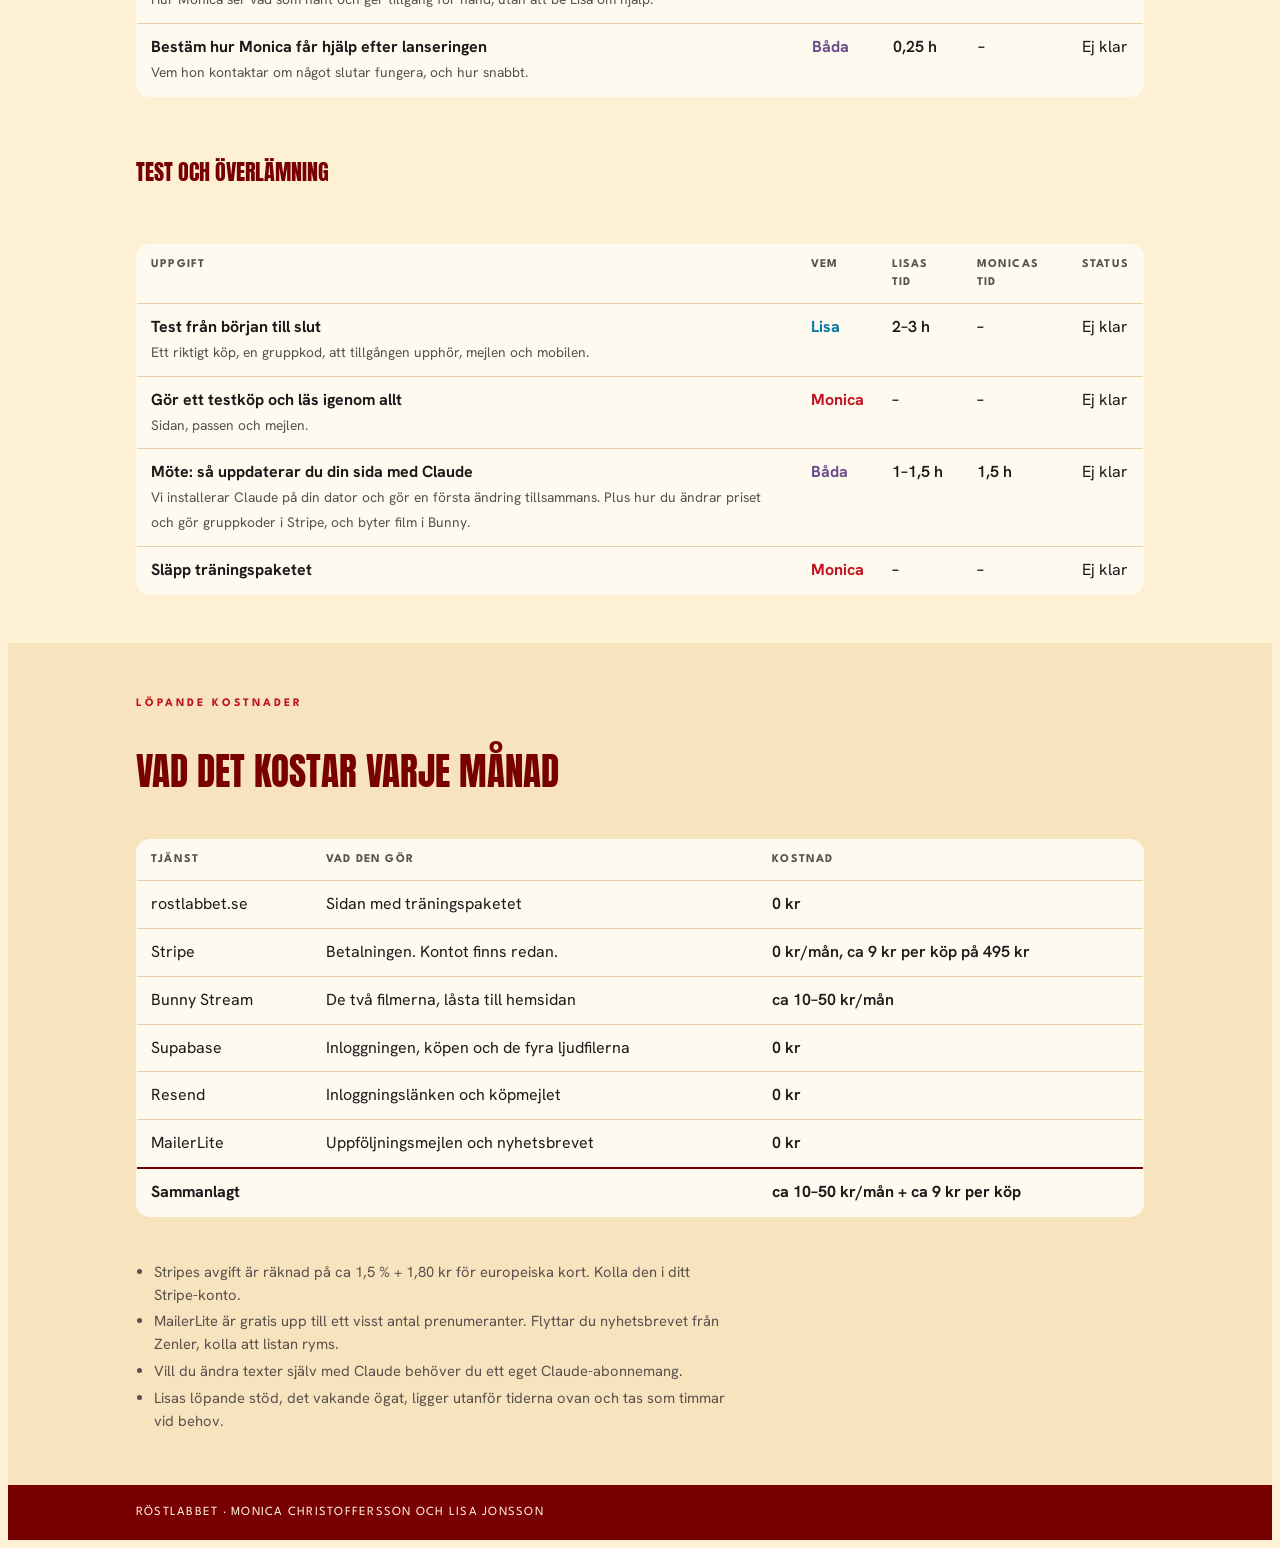
==== commit db6547db: "Planen: fas 1, säkerhet och rutiner, ny tidsuppskattning Co-Authored-By: Claude Opus 5.5 <noreply@an" ====
--- a/plan-mjjpeujlibg0/index.html
+++ b/plan-mjjpeujlibg0/index.html
@@ -183,7 +183,7 @@
         <h3>Projektet: fem processer som digitaliseras</h3>
         <ol class="proc">
           <li><b>Försäljning och betalning.</b> Från manuell hantering till köp dygnet runt med kort eller Swish, med kvitto och moms automatiskt.</li>
-          <li><b>Leverans och tillgång.</b> Kunden får direkt tillgång via personlig inloggning. Tillgången gäller i 12 månader och avslutas automatiskt. Köpet kan inte delas vidare.</li>
+          <li><b>Leverans och tillgång.</b> Kunden får direkt tillgång via personlig inloggning. Tillgången gäller i 12 månader och avslutas automatiskt. Personlig åtkomst med skydd mot obehörig delning.</li>
           <li><b>Kundkommunikation.</b> Automatiska mejl vid köp, en uppföljning som hjälper kunden att komma igång och en påminnelse innan tillgången tar slut. Nyhetsbrevet har ett eget samtycke.</li>
           <li><b>Från workshop till återkommande kund.</b> Grupp- och presentkoder ger workshopdeltagare digital träning efteråt, och de blir kunder i Röstlabbets eget register.</li>
           <li><b>Egen förvaltning.</b> Köp, kunder, återbetalningar, priser och gruppkoder sköts på ett enda ställe, i betaltjänsten Stripe. Monica lär sig också byta material och texter själv med AI-stöd, utan att behöva en plattform eller en utvecklare för varje ändring.</li>
@@ -201,12 +201,12 @@
       </div>
       <div class="pblock">
         <h3>Genomförande och extern kompetens</h3>
-        <p>En extern konsult, Lisa Jonsson på Head of Happiness AB, bygger och kopplar ihop betalning, inloggning, kundmejl och filmer, testar hela flödet och för över kunskapen till Monica. Lisa har byggt motsvarande lösning för Head of Happiness eget digitala program. Monica tar fram materialet, skriver kundmejlen och sköter sina konton. Arbetsfördelning och tid finns i planen ovan.</p>
+        <p>Projektet börjar med en första fas: kartläggning av kundresan och de manuella momenten i dag, val av teknisk lösning, ett tekniskt test av betalning, inloggning och skyddat innehåll, och en genomgång av affärsmodellen med pris, paket och gratiskoder efter workshops. Först därefter byggs lösningen. </p><p>En extern konsult, Lisa Jonsson på Head of Happiness AB, bygger och kopplar ihop betalning, inloggning, kundmejl och filmer, testar hela flödet och för över kunskapen till Monica. Lisa har byggt motsvarande lösning för Head of Happiness eget digitala program. Monica tar fram materialet, skriver kundmejlen och sköter sina konton. Arbetsfördelning och tid finns i planen ovan.</p>
       </div>
       <div class="pblock">
         <h3>Tidsplan och budget</h3>
         <ul>
-          <li>Start när Region Halland har lämnat besked. Klart inom cirka sex veckor därefter.</li>
+          <li>Start när Region Halland har lämnat besked. Fas 1, kartläggning och tekniskt test, cirka två veckor. Därefter bygge, test och överlämning, cirka sex veckor.</li>
           <li>Extern konsult: arbetet med att bygga, koppla ihop, testa och föra över kunskapen. Budgeten tas fram inför ansökan.</li>
           <li>Egen insats: Monicas arbete med material, kundmejl och konton.</li>
         </ul>
@@ -227,8 +227,8 @@
 
 
 <section class="plan"><div class="wrap"><p class="kicker" style="color:var(--signal)">Plan</p><h2>Vem gör vad</h2>
-<p class="summa">Lisas tid: 11,5–17,25 h (uppgifter som ligger på Lisa eller på båda). Monicas ifyllda tid: 2,5 h, de flesta av hennes uppgifter saknar tid än.</p>
-<h3 class="gt">Bestäm</h3><div class="tabwrap"><table><thead><tr><th>Uppgift</th><th>Vem</th><th>Lisas tid</th><th>Monicas tid</th><th>Status</th></tr></thead><tbody><tr><td><b>Bestäm priset</b><br><span class="inf">395 eller 495 kr inklusive moms. Behövs först när kassan sätts upp.</span></td><td class="v-monica">Monica</td><td class="kr">–</td><td class="kr">–</td><td> </td></tr><tr><td><b>Bestäm uppföljningsmejlen</b><br><span class="inf">Hur många och när. Förslag: dag 2 och dag 7 efter köpet.</span></td><td class="v-monica">Monica</td><td class="kr">–</td><td class="kr">–</td><td> </td></tr><tr><td><b>Påminnelse innan tillgången tar slut: ja</b><br><span class="inf">Beslutat: en månad innan de 12 månaderna är slut, med erbjudande att köpa igen.</span></td><td class="v-monica">Monica</td><td class="kr">–</td><td class="kr">–</td><td> </td></tr></tbody></table></div><h3 class="gt">Materialet</h3><div class="tabwrap"><table><thead><tr><th>Uppgift</th><th>Vem</th><th>Lisas tid</th><th>Monicas tid</th><th>Status</th></tr></thead><tbody><tr><td><b>Klipp ihop uppvärmningspasset i Edits</b><br><span class="inf">Ett sammanhängande pass.</span></td><td class="v-monica">Monica</td><td class="kr">–</td><td class="kr">–</td><td> </td></tr><tr><td><b>Klipp ihop stretchpasset i Edits</b><br><span class="inf">Ett sammanhängande pass.</span></td><td class="v-monica">Monica</td><td class="kr">–</td><td class="kr">–</td><td> </td></tr><tr><td><b>Ladda upp uppvärmningspasset i Bunny</b><br><span class="inf">Klistra in länken till filmen i rutan under.</span></td><td class="v-monica">Monica</td><td class="kr">–</td><td class="kr">–</td><td> </td></tr><tr><td><b>Ladda upp stretchpasset i Bunny</b><br><span class="inf">Klistra in länken till filmen i rutan under.</span></td><td class="v-monica">Monica</td><td class="kr">–</td><td class="kr">–</td><td> </td></tr><tr><td><b>Lägg de fyra Vocal Labs i en delad Drive-mapp och klistra in länken här</b><br><span class="inf">Två grundläggande och två mer utmanande. Ljudfilerna som de är, MP3 går bra.</span></td><td class="v-monica">Monica</td><td class="kr">–</td><td class="kr">–</td><td> </td></tr><tr><td><b>Skriv texterna i ett dokument och klistra in länken här</b><br><span class="inf">Vad paketet innehåller, en rad om varje pass och Vocal Lab, och vem det passar.</span></td><td class="v-monica">Monica</td><td class="kr">–</td><td class="kr">–</td><td> </td></tr><tr><td><b>Skriv köpmejlet, uppföljningsmejlen och påminnelsen i MailerLite</b><br><span class="inf">Du skriver dem själv i MailerLite. Lisa kopplar dem till köpet så att de går ut av sig själva.</span></td><td class="v-monica">Monica</td><td class="kr">–</td><td class="kr">–</td><td> </td></tr></tbody></table></div><h3 class="gt">Konton och inställningar</h3><div class="tabwrap"><table><thead><tr><th>Uppgift</th><th>Vem</th><th>Lisas tid</th><th>Monicas tid</th><th>Status</th></tr></thead><tbody><tr><td><b>Skapa konto hos Bunny Stream</b><br><span class="inf">Och bjud in Lisa som användare.</span></td><td class="v-monica">Monica</td><td class="kr">–</td><td class="kr">–</td><td> </td></tr><tr><td><b>Skapa konton hos Supabase, Resend och MailerLite</b><br><span class="inf">Och bjud in Lisa i alla tre.</span></td><td class="v-monica">Monica</td><td class="kr">–</td><td class="kr">–</td><td> </td></tr><tr><td><b>Slå på Swish i Stripe, om det går</b></td><td class="v-monica">Monica</td><td class="kr">–</td><td class="kr">–</td><td> </td></tr><tr><td><b>Skapa träningspaketet och betalningslänken i Stripe</b><br><span class="inf">Produkt och pris inklusive moms, Swish om det går. Slå på kampanjkoder, rutan för nyhetsbrevet och rutan om villkor. Klistra in betalningslänken i rutan under.</span></td><td class="v-monica">Monica</td><td class="kr">–</td><td class="kr">–</td><td> </td></tr><tr><td><b>Gör en gruppkod i Stripe</b><br><span class="inf">En kampanjkod med 100 % rabatt. Välj hur många som får använda den och slutdatum. Gör en ny inför varje workshop. Klistra in koden i rutan under.</span></td><td class="v-monica">Monica</td><td class="kr">–</td><td class="kr">–</td><td> </td></tr><tr><td><b>Mejl från rostlabbet.se: lägg in posterna hos One.com</b><br><span class="inf">Så att mejlen inte hamnar i skräpposten. Lägg in posterna som MailerLite och Resend visar.</span></td><td class="v-bada">Båda</td><td class="kr">0,5 h</td><td class="kr">0,5 h</td><td> </td></tr><tr><td><b>Dubbelkolla posterna hos One.com</b><br><span class="inf">Att MailerLite och Resend visar grönt, och ett testmejl som inte hamnar i skräpposten.</span></td><td class="v-bada">Båda</td><td class="kr">0,25 h</td><td class="kr">–</td><td> </td></tr><tr><td><b>Koppla Stripe till inloggningen</b><br><span class="inf">Den hemliga nyckeln skickas aldrig i mejl. Vi gör det på ett möte där Monica delar skärmen.</span></td><td class="v-bada">Båda</td><td class="kr">0,5 h</td><td class="kr">0,5 h</td><td> </td></tr></tbody></table></div><h3 class="gt">Bygget</h3><div class="tabwrap"><table><thead><tr><th>Uppgift</th><th>Vem</th><th>Lisas tid</th><th>Monicas tid</th><th>Status</th></tr></thead><tbody><tr><td><b>Inloggning kopplad till Stripe</b><br><span class="inf">Inloggning med mejl. Sidan kollar köpen i Stripe: tillgång i 12 månader från köpdatum, och en återbetalning stänger tillgången. Monica sköter allt i Stripe och behöver ingen egen databas.</span></td><td class="v-lisa">Lisa</td><td class="kr">2–3 h</td><td class="kr">–</td><td> </td></tr><tr><td><b>Kontrollera betalningslänken</b><br><span class="inf">Pris och moms, rutan om villkor och ångerrätt, rutan för nyhetsbrevet, att kampanjkoder är påslagna, och att köparen skickas tillbaka till hemsidan efter betalningen.</span></td><td class="v-lisa">Lisa</td><td class="kr">0,25–0,5 h</td><td class="kr">–</td><td> </td></tr><tr><td><b>Filmerna och ljudfilerna låsta</b><br><span class="inf">Filmerna låsta i Bunny och ljudfilerna i Supabase, så att bara den som köpt kan spela dem.</span></td><td class="v-lisa">Lisa</td><td class="kr">0,5–1 h</td><td class="kr">–</td><td> </td></tr><tr><td><b>Sidan för träningspaketet</b><br><span class="inf">Passen och Vocal Labs, Mina pass, inloggningen och säljdelen på rostlabbet.se.</span></td><td class="v-lisa">Lisa</td><td class="kr">2–3 h</td><td class="kr">–</td><td> </td></tr><tr><td><b>Gratisprodukter via Stripes kampanjkoder</b><br><span class="inf">En kod med 100 % rabatt ger tillgång utan kortuppgifter. Monica gör koderna själv i Stripe, med antal och slutdatum.</span></td><td class="v-lisa">Lisa</td><td class="kr">0,5–1 h</td><td class="kr">–</td><td> </td></tr><tr><td><b>Koppla mejlen till köpet</b><br><span class="inf">Inloggningslänken via Resend. Köpet läggs in i MailerLite så att Monicas köpmejl och uppföljning startar av sig själva. Den som kryssat i rutan för nyhetsbrevet i kassan läggs till i nyhetsbrevet.</span></td><td class="v-lisa">Lisa</td><td class="kr">1–1,5 h</td><td class="kr">–</td><td> </td></tr><tr><td><b>Villkor och integritetspolicy</b><br><span class="inf">12 månaders tillgång, ångerrätt för digitalt innehåll och personuppgifter.</span></td><td class="v-lisa">Lisa</td><td class="kr">0,5–1 h</td><td class="kr">–</td><td> </td></tr><tr><td><b>Förbered Claude för Monicas sida</b><br><span class="inf">Instruktioner som gör att Claude följer mallen och låter resten av sidan vara. Görs inför mötet.</span></td><td class="v-lisa">Lisa</td><td class="kr">0,5 h</td><td class="kr">–</td><td> </td></tr><tr><td><b>Påminnelsen innan tillgången tar slut</b><br><span class="inf">Går ut en månad innan de 12 månaderna är slut, med länk för att köpa igen.</span></td><td class="v-lisa">Lisa</td><td class="kr">0,5–1 h</td><td class="kr">–</td><td> </td></tr></tbody></table></div><h3 class="gt">Test och överlämning</h3><div class="tabwrap"><table><thead><tr><th>Uppgift</th><th>Vem</th><th>Lisas tid</th><th>Monicas tid</th><th>Status</th></tr></thead><tbody><tr><td><b>Test från början till slut</b><br><span class="inf">Ett riktigt köp, en gruppkod, att tillgången upphör, mejlen och mobilen.</span></td><td class="v-lisa">Lisa</td><td class="kr">1,5–2 h</td><td class="kr">–</td><td> </td></tr><tr><td><b>Gör ett testköp och läs igenom allt</b><br><span class="inf">Sidan, passen och mejlen.</span></td><td class="v-monica">Monica</td><td class="kr">–</td><td class="kr">–</td><td> </td></tr><tr><td><b>Möte: så uppdaterar du din sida med Claude</b><br><span class="inf">Vi installerar Claude på din dator och gör en första ändring tillsammans. Plus hur du ändrar priset och gör gruppkoder i Stripe, och byter film i Bunny.</span></td><td class="v-bada">Båda</td><td class="kr">1–1,5 h</td><td class="kr">1,5 h</td><td> </td></tr><tr><td><b>Släpp träningspaketet</b></td><td class="v-monica">Monica</td><td class="kr">–</td><td class="kr">–</td><td> </td></tr></tbody></table></div></div></section>
+<p class="summa">Lisas tid: 21,75–32,5 h, varav fas 1 5–7,5 h (uppgifter som ligger på Lisa eller på båda). Budgeten för bygget låses efter det tekniska testet i fas 1. Monicas ifyllda tid: 5 h, de flesta av hennes uppgifter saknar tid än.</p>
+<h3 class="gt">Fas 1: Kartläggning och tekniskt test</h3><div class="tabwrap"><table><thead><tr><th>Uppgift</th><th>Vem</th><th>Lisas tid</th><th>Monicas tid</th><th>Status</th></tr></thead><tbody><tr><td><b>Kartlägg kundresan i dag och efter projektet</b><br><span class="inf">Vilka moment är manuella i dag, från intresse och köp till tillgång och uppföljning, och hur de ska fungera efteråt.</span></td><td class="v-bada">Båda</td><td class="kr">1–1,5 h</td><td class="kr">1 h</td><td>Ej klar</td></tr><tr><td><b>Affärsmodellen: pris, paket och gratiskoder efter workshops</b><br><span class="inf">Hur träningspaketet, coachningen och workshopparna hänger ihop, och vad som ska vara gratis.</span></td><td class="v-bada">Båda</td><td class="kr">0,5–1 h</td><td class="kr">1 h</td><td>Ej klar</td></tr><tr><td><b>Välj teknisk lösning och skriv ned hur den fungerar</b><br><span class="inf">Stripe är källan för köp och återbetalningar. Supabase sköter inloggningen och vem som har tillgång till vad. Hur de hålls i takt.</span></td><td class="v-lisa">Lisa</td><td class="kr">1–1,5 h</td><td class="kr">–</td><td>Ej klar</td></tr><tr><td><b>Tekniskt test innan bygget</b><br><span class="inf">Ett köp i testläge, en kod med 100 % rabatt utan kortuppgifter, inloggning med mejllänk och en låst film som inte går att nå utan inloggning.</span></td><td class="v-lisa">Lisa</td><td class="kr">2–3 h</td><td class="kr">–</td><td>Ej klar</td></tr><tr><td><b>Sätt en fast budget efter testet</b><br><span class="inf">Tiden för bygget låses först när testet visat att allt fungerar.</span></td><td class="v-lisa">Lisa</td><td class="kr">0,5 h</td><td class="kr">–</td><td>Ej klar</td></tr></tbody></table></div><h3 class="gt">Bestäm</h3><div class="tabwrap"><table><thead><tr><th>Uppgift</th><th>Vem</th><th>Lisas tid</th><th>Monicas tid</th><th>Status</th></tr></thead><tbody><tr><td><b>Bestäm priset</b><br><span class="inf">395 eller 495 kr inklusive moms. Behövs först när kassan sätts upp.</span></td><td class="v-monica">Monica</td><td class="kr">–</td><td class="kr">–</td><td>Ej klar</td></tr><tr><td><b>Bestäm uppföljningsmejlen</b><br><span class="inf">Hur många och när. Förslag: dag 2 och dag 7 efter köpet.</span></td><td class="v-monica">Monica</td><td class="kr">–</td><td class="kr">–</td><td>Ej klar</td></tr><tr><td><b>Påminnelse innan tillgången tar slut: ja</b><br><span class="inf">Beslutat: en månad innan de 12 månaderna är slut, med erbjudande att köpa igen.</span></td><td class="v-monica">Monica</td><td class="kr">–</td><td class="kr">–</td><td>Ej klar</td></tr></tbody></table></div><h3 class="gt">Materialet</h3><div class="tabwrap"><table><thead><tr><th>Uppgift</th><th>Vem</th><th>Lisas tid</th><th>Monicas tid</th><th>Status</th></tr></thead><tbody><tr><td><b>Klipp ihop uppvärmningspasset i Edits</b><br><span class="inf">Ett sammanhängande pass.</span></td><td class="v-monica">Monica</td><td class="kr">–</td><td class="kr">–</td><td>Ej klar</td></tr><tr><td><b>Klipp ihop stretchpasset i Edits</b><br><span class="inf">Ett sammanhängande pass.</span></td><td class="v-monica">Monica</td><td class="kr">–</td><td class="kr">–</td><td>Ej klar</td></tr><tr><td><b>Ladda upp uppvärmningspasset i Bunny</b><br><span class="inf">Klistra in länken till filmen i rutan under.</span></td><td class="v-monica">Monica</td><td class="kr">–</td><td class="kr">–</td><td>Ej klar</td></tr><tr><td><b>Ladda upp stretchpasset i Bunny</b><br><span class="inf">Klistra in länken till filmen i rutan under.</span></td><td class="v-monica">Monica</td><td class="kr">–</td><td class="kr">–</td><td>Ej klar</td></tr><tr><td><b>Lägg de fyra Vocal Labs i en delad Drive-mapp och klistra in länken här</b><br><span class="inf">Två grundläggande och två mer utmanande. Ljudfilerna som de är, MP3 går bra.</span></td><td class="v-monica">Monica</td><td class="kr">–</td><td class="kr">–</td><td>Ej klar</td></tr><tr><td><b>Skriv texterna i ett dokument och klistra in länken här</b><br><span class="inf">Vad paketet innehåller, en rad om varje pass och Vocal Lab, och vem det passar.</span></td><td class="v-monica">Monica</td><td class="kr">–</td><td class="kr">–</td><td>Ej klar</td></tr><tr><td><b>Skriv köpmejlet, uppföljningsmejlen och påminnelsen i MailerLite</b><br><span class="inf">Du skriver dem själv i MailerLite. Lisa kopplar dem till köpet så att de går ut av sig själva.</span></td><td class="v-monica">Monica</td><td class="kr">–</td><td class="kr">–</td><td>Ej klar</td></tr></tbody></table></div><h3 class="gt">Konton och inställningar</h3><div class="tabwrap"><table><thead><tr><th>Uppgift</th><th>Vem</th><th>Lisas tid</th><th>Monicas tid</th><th>Status</th></tr></thead><tbody><tr><td><b>Skapa konto hos Bunny Stream</b><br><span class="inf">Och bjud in Lisa som användare.</span></td><td class="v-monica">Monica</td><td class="kr">–</td><td class="kr">–</td><td>Ej klar</td></tr><tr><td><b>Skapa konton hos Supabase, Resend och MailerLite</b><br><span class="inf">Och bjud in Lisa i alla tre.</span></td><td class="v-monica">Monica</td><td class="kr">–</td><td class="kr">–</td><td>Ej klar</td></tr><tr><td><b>Slå på Swish i Stripe, om det går</b></td><td class="v-monica">Monica</td><td class="kr">–</td><td class="kr">–</td><td>Ej klar</td></tr><tr><td><b>Skapa träningspaketet och betalningslänken i Stripe</b><br><span class="inf">Produkt och pris inklusive moms, Swish om det går. Slå på kampanjkoder, rutan för nyhetsbrevet och rutan om villkor. Klistra in betalningslänken i rutan under.</span></td><td class="v-monica">Monica</td><td class="kr">–</td><td class="kr">–</td><td>Ej klar</td></tr><tr><td><b>Gör en gruppkod i Stripe</b><br><span class="inf">En kampanjkod med 100 % rabatt. Välj hur många som får använda den och slutdatum. Gör en ny inför varje workshop. Klistra in koden i rutan under.</span></td><td class="v-monica">Monica</td><td class="kr">–</td><td class="kr">–</td><td>Ej klar</td></tr><tr><td><b>Mejl från rostlabbet.se: lägg in posterna hos One.com</b><br><span class="inf">Så att mejlen inte hamnar i skräpposten. Lägg in posterna som MailerLite och Resend visar.</span></td><td class="v-bada">Båda</td><td class="kr">0,5 h</td><td class="kr">0,5 h</td><td>Ej klar</td></tr><tr><td><b>Dubbelkolla posterna hos One.com</b><br><span class="inf">Att MailerLite och Resend visar grönt, och ett testmejl som inte hamnar i skräpposten.</span></td><td class="v-bada">Båda</td><td class="kr">0,25 h</td><td class="kr">–</td><td>Ej klar</td></tr><tr><td><b>Koppla Stripe till inloggningen</b><br><span class="inf">Den hemliga nyckeln skickas aldrig i mejl. Vi gör det på ett möte där Monica delar skärmen.</span></td><td class="v-bada">Båda</td><td class="kr">0,5 h</td><td class="kr">0,5 h</td><td>Ej klar</td></tr></tbody></table></div><h3 class="gt">Bygget</h3><div class="tabwrap"><table><thead><tr><th>Uppgift</th><th>Vem</th><th>Lisas tid</th><th>Monicas tid</th><th>Status</th></tr></thead><tbody><tr><td><b>Inloggning och tillgång</b><br><span class="inf">Stripe är källan för köp och återbetalningar. Supabase sköter inloggningen med mejllänk och vem som har tillgång till vad. En säker koppling på servern uppdaterar tillgången vid köp, återbetalning och när de 12 månaderna går ut. Monica sköter allt i Stripe.</span></td><td class="v-lisa">Lisa</td><td class="kr">3–4 h</td><td class="kr">–</td><td>Ej klar</td></tr><tr><td><b>Kontrollera betalningslänken</b><br><span class="inf">Pris och moms, rutan om villkor och ångerrätt, rutan för nyhetsbrevet, att kampanjkoder är påslagna, och att köparen skickas tillbaka till hemsidan efter betalningen.</span></td><td class="v-lisa">Lisa</td><td class="kr">0,25–0,5 h</td><td class="kr">–</td><td>Ej klar</td></tr><tr><td><b>Filmerna och ljudfilerna låsta</b><br><span class="inf">Filmerna låsta i Bunny och ljudfilerna i Supabase, så att bara den som köpt kan spela dem.</span></td><td class="v-lisa">Lisa</td><td class="kr">0,5–1 h</td><td class="kr">–</td><td>Ej klar</td></tr><tr><td><b>Sidan för träningspaketet</b><br><span class="inf">Passen och Vocal Labs, Mina pass, inloggningen och säljdelen på rostlabbet.se.</span></td><td class="v-lisa">Lisa</td><td class="kr">2–3 h</td><td class="kr">–</td><td>Ej klar</td></tr><tr><td><b>Gratisprodukter via Stripes kampanjkoder</b><br><span class="inf">En kod med 100 % rabatt ger tillgång utan kortuppgifter. Monica gör koderna själv i Stripe, med antal och slutdatum.</span></td><td class="v-lisa">Lisa</td><td class="kr">0,5–1 h</td><td class="kr">–</td><td>Ej klar</td></tr><tr><td><b>Koppla mejlen till köpet</b><br><span class="inf">Inloggningslänken via Resend. Köpet läggs in i MailerLite så att Monicas köpmejl och uppföljning startar av sig själva. Den som kryssat i rutan för nyhetsbrevet i kassan läggs till i nyhetsbrevet.</span></td><td class="v-lisa">Lisa</td><td class="kr">1–1,5 h</td><td class="kr">–</td><td>Ej klar</td></tr><tr><td><b>Villkor och integritetspolicy</b><br><span class="inf">12 månaders tillgång, ångerrätt för digitalt innehåll och personuppgifter.</span></td><td class="v-lisa">Lisa</td><td class="kr">0,5–1 h</td><td class="kr">–</td><td>Ej klar</td></tr><tr><td><b>Förbered Claude för Monicas sida</b><br><span class="inf">Instruktioner som gör att Claude följer mallen och låter resten av sidan vara. Görs inför mötet.</span></td><td class="v-lisa">Lisa</td><td class="kr">0,5 h</td><td class="kr">–</td><td>Ej klar</td></tr><tr><td><b>Påminnelsen innan tillgången tar slut</b><br><span class="inf">Går ut en månad innan de 12 månaderna är slut, med länk för att köpa igen.</span></td><td class="v-lisa">Lisa</td><td class="kr">0,5–1 h</td><td class="kr">–</td><td>Ej klar</td></tr></tbody></table></div><h3 class="gt">Säkerhet, personuppgifter och rutiner</h3><div class="tabwrap"><table><thead><tr><th>Uppgift</th><th>Vem</th><th>Lisas tid</th><th>Monicas tid</th><th>Status</th></tr></thead><tbody><tr><td><b>Felhantering i betalningsflödet</b><br><span class="inf">Betalning som dröjer, dubbla meddelanden från Stripe, återbetalning och köp som går igenom när sidan är stängd.</span></td><td class="v-lisa">Lisa</td><td class="kr">1,5–2 h</td><td class="kr">–</td><td>Ej klar</td></tr><tr><td><b>Säkerhetstest av filmer och ljud</b><br><span class="inf">Att inget går att nå utan inloggning, att länkar slutar fungera efter en stund och att tillgången stängs efter 12 månader.</span></td><td class="v-lisa">Lisa</td><td class="kr">1–1,5 h</td><td class="kr">–</td><td>Ej klar</td></tr><tr><td><b>Godkänn personuppgiftsbiträdesavtalen</b><br><span class="inf">I Supabase, Resend, MailerLite och Bunny. Avtalen finns i varje tjänsts inställningar.</span></td><td class="v-monica">Monica</td><td class="kr">–</td><td class="kr">–</td><td>Ej klar</td></tr><tr><td><b>Personuppgifter: bara det som behövs, och gallring</b><br><span class="inf">Vi sparar mejl, köp och tillgång, inget mer. Bestäm hur länge uppgifterna sparas efter att tillgången gått ut, och hur en kund får sina uppgifter raderade.</span></td><td class="v-lisa">Lisa</td><td class="kr">0,5–1 h</td><td class="kr">–</td><td>Ej klar</td></tr><tr><td><b>Rutin när en kund inte kommer åt sitt material</b><br><span class="inf">Hur Monica ser vad som hänt och ger tillgång för hand, utan att be Lisa om hjälp.</span></td><td class="v-bada">Båda</td><td class="kr">0,5–1 h</td><td class="kr">0,5 h</td><td>Ej klar</td></tr><tr><td><b>Bestäm hur Monica får hjälp efter lanseringen</b><br><span class="inf">Vem hon kontaktar om något slutar fungera, och hur snabbt.</span></td><td class="v-bada">Båda</td><td class="kr">0,25 h</td><td class="kr">–</td><td>Ej klar</td></tr></tbody></table></div><h3 class="gt">Test och överlämning</h3><div class="tabwrap"><table><thead><tr><th>Uppgift</th><th>Vem</th><th>Lisas tid</th><th>Monicas tid</th><th>Status</th></tr></thead><tbody><tr><td><b>Test från början till slut</b><br><span class="inf">Ett riktigt köp, en gruppkod, att tillgången upphör, mejlen och mobilen.</span></td><td class="v-lisa">Lisa</td><td class="kr">2–3 h</td><td class="kr">–</td><td>Ej klar</td></tr><tr><td><b>Gör ett testköp och läs igenom allt</b><br><span class="inf">Sidan, passen och mejlen.</span></td><td class="v-monica">Monica</td><td class="kr">–</td><td class="kr">–</td><td>Ej klar</td></tr><tr><td><b>Möte: så uppdaterar du din sida med Claude</b><br><span class="inf">Vi installerar Claude på din dator och gör en första ändring tillsammans. Plus hur du ändrar priset och gör gruppkoder i Stripe, och byter film i Bunny.</span></td><td class="v-bada">Båda</td><td class="kr">1–1,5 h</td><td class="kr">1,5 h</td><td>Ej klar</td></tr><tr><td><b>Släpp träningspaketet</b></td><td class="v-monica">Monica</td><td class="kr">–</td><td class="kr">–</td><td>Ej klar</td></tr></tbody></table></div></div></section>
 <section class="kost">
   <div class="wrap">
     <p class="kicker" style="color:var(--signal)">Löpande kostnader</p>
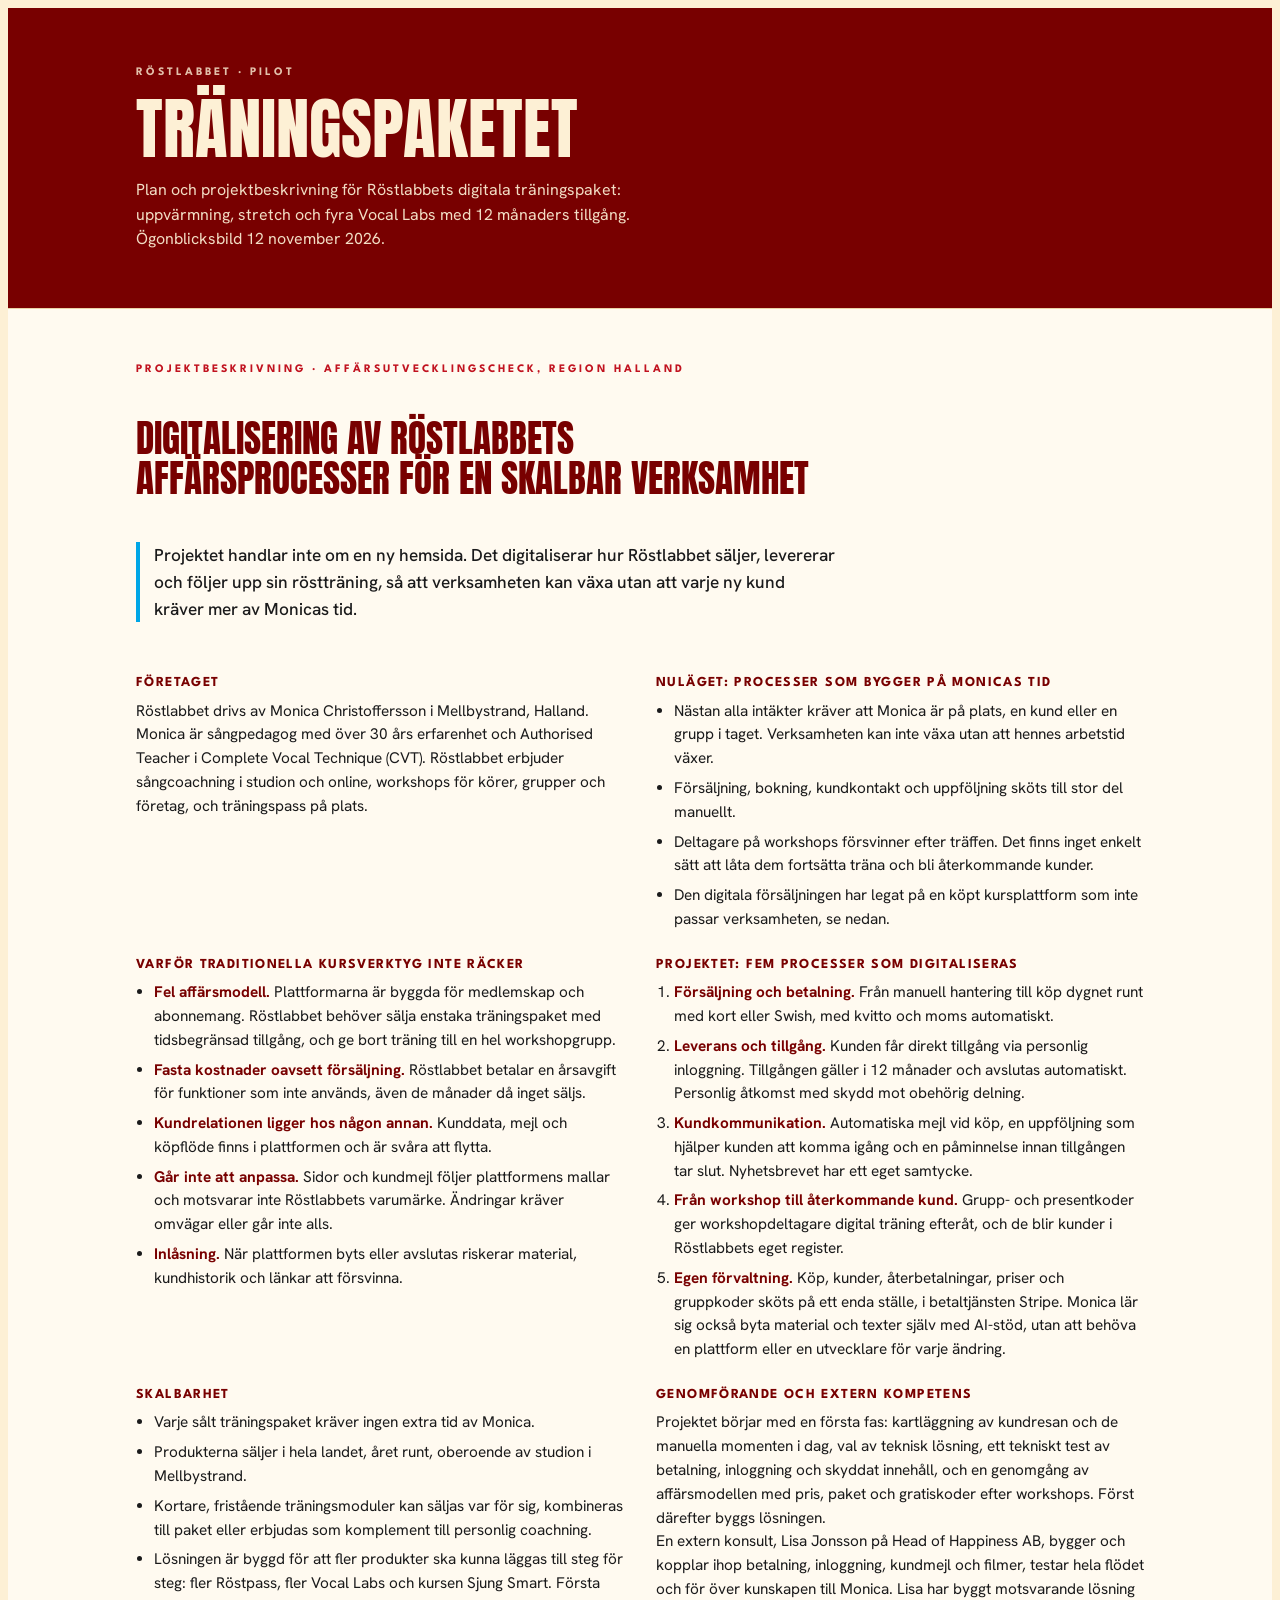
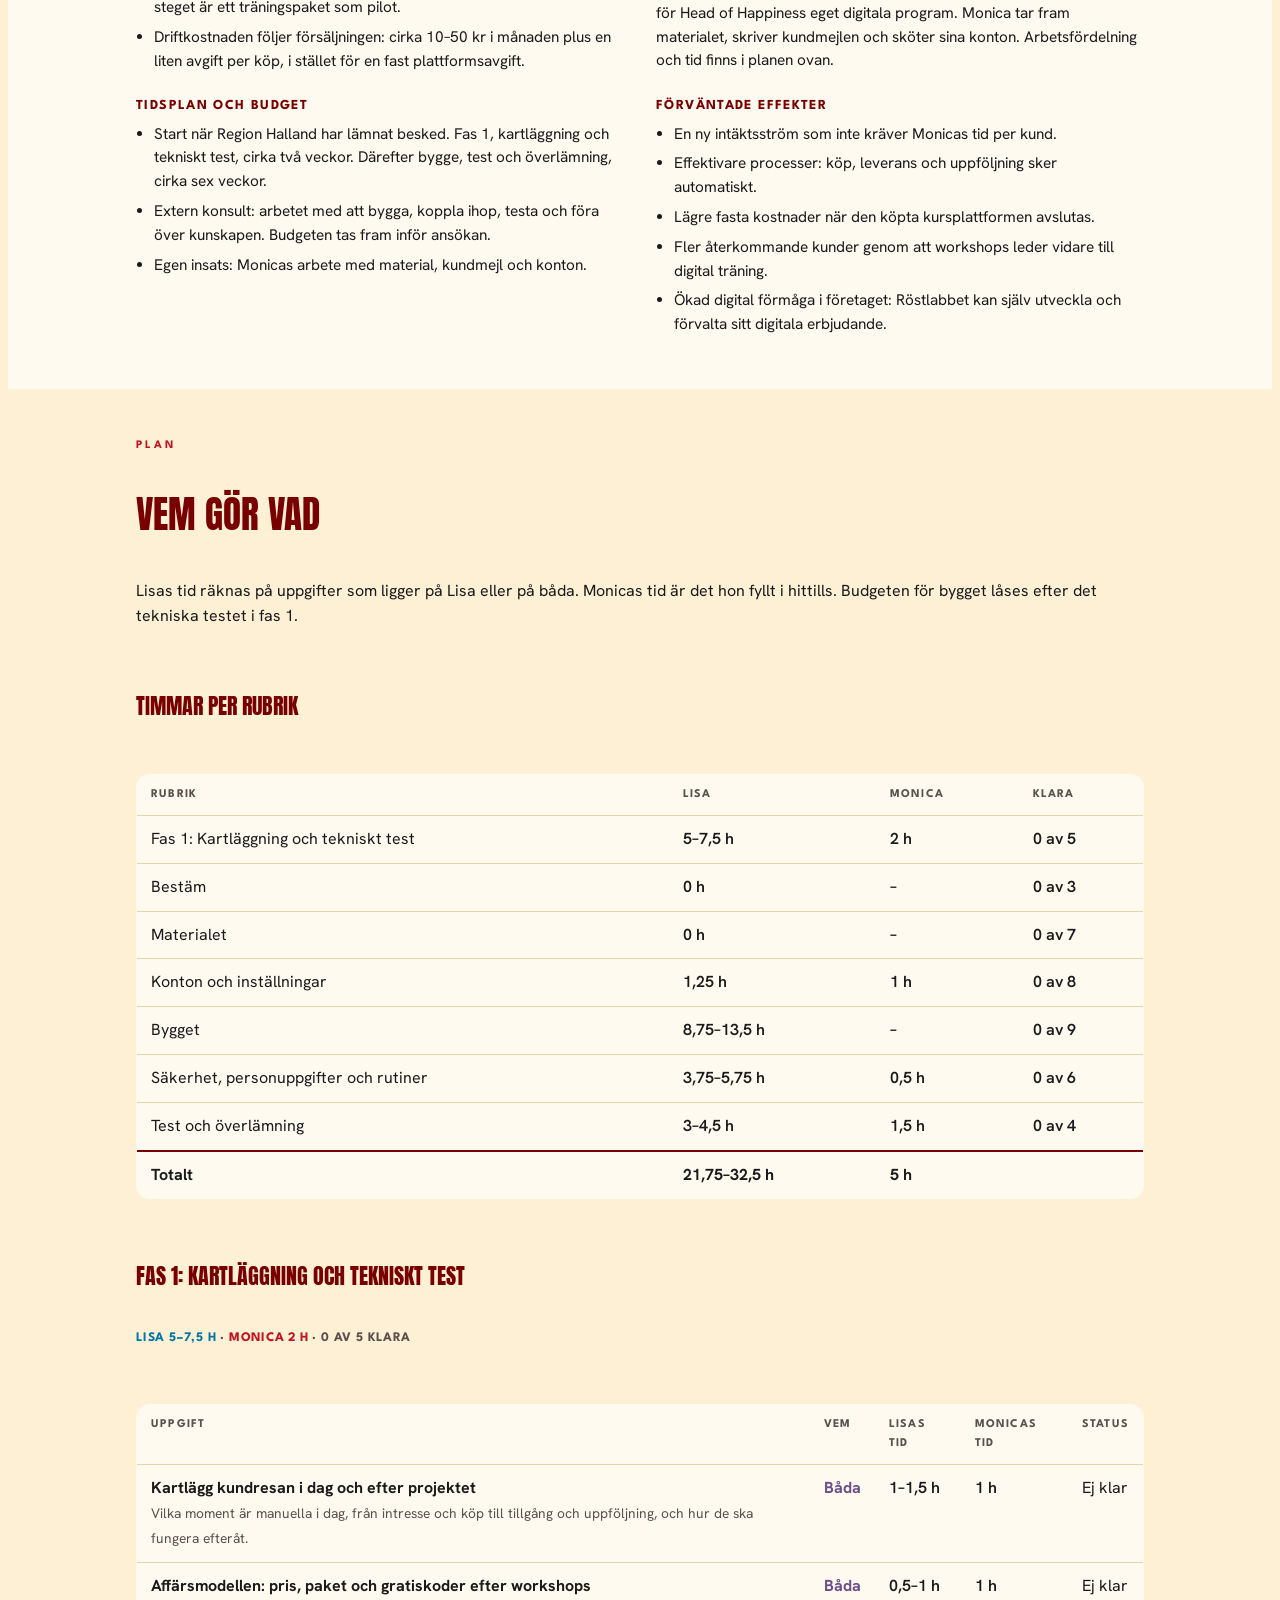
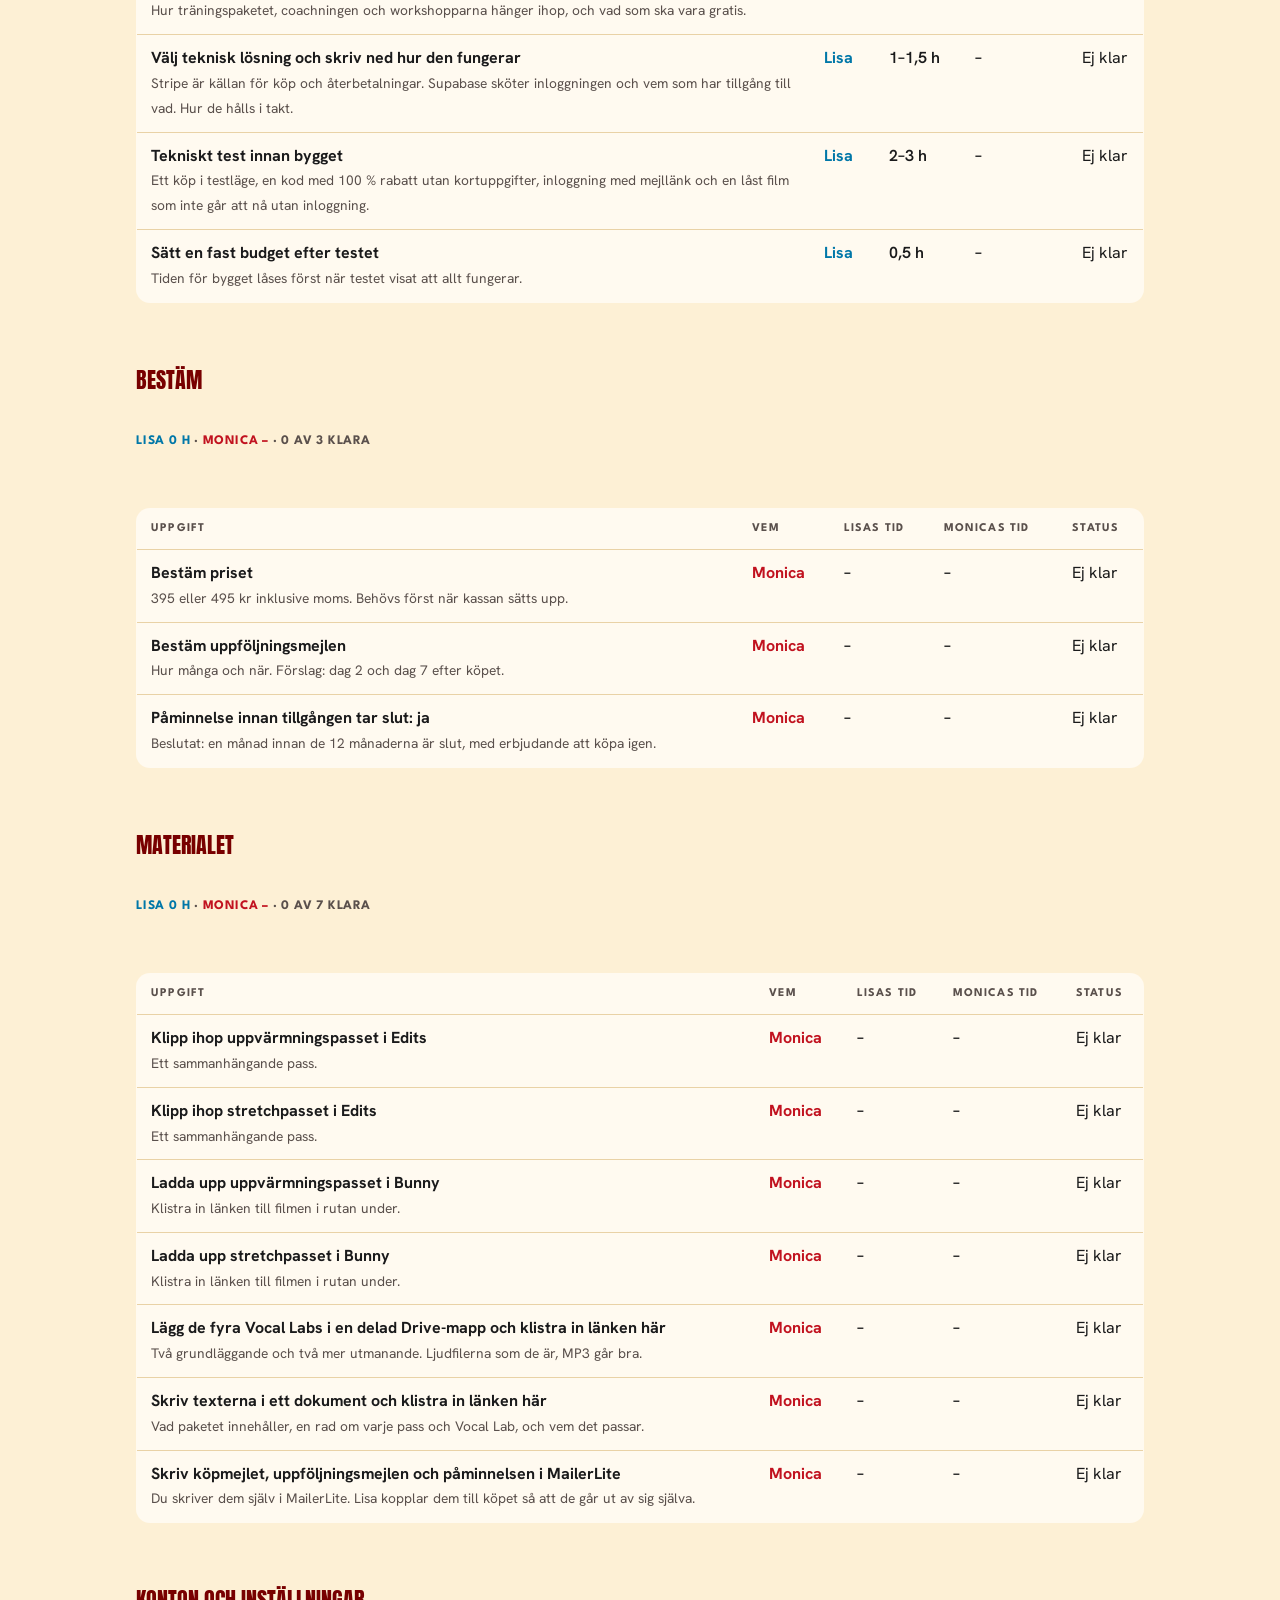
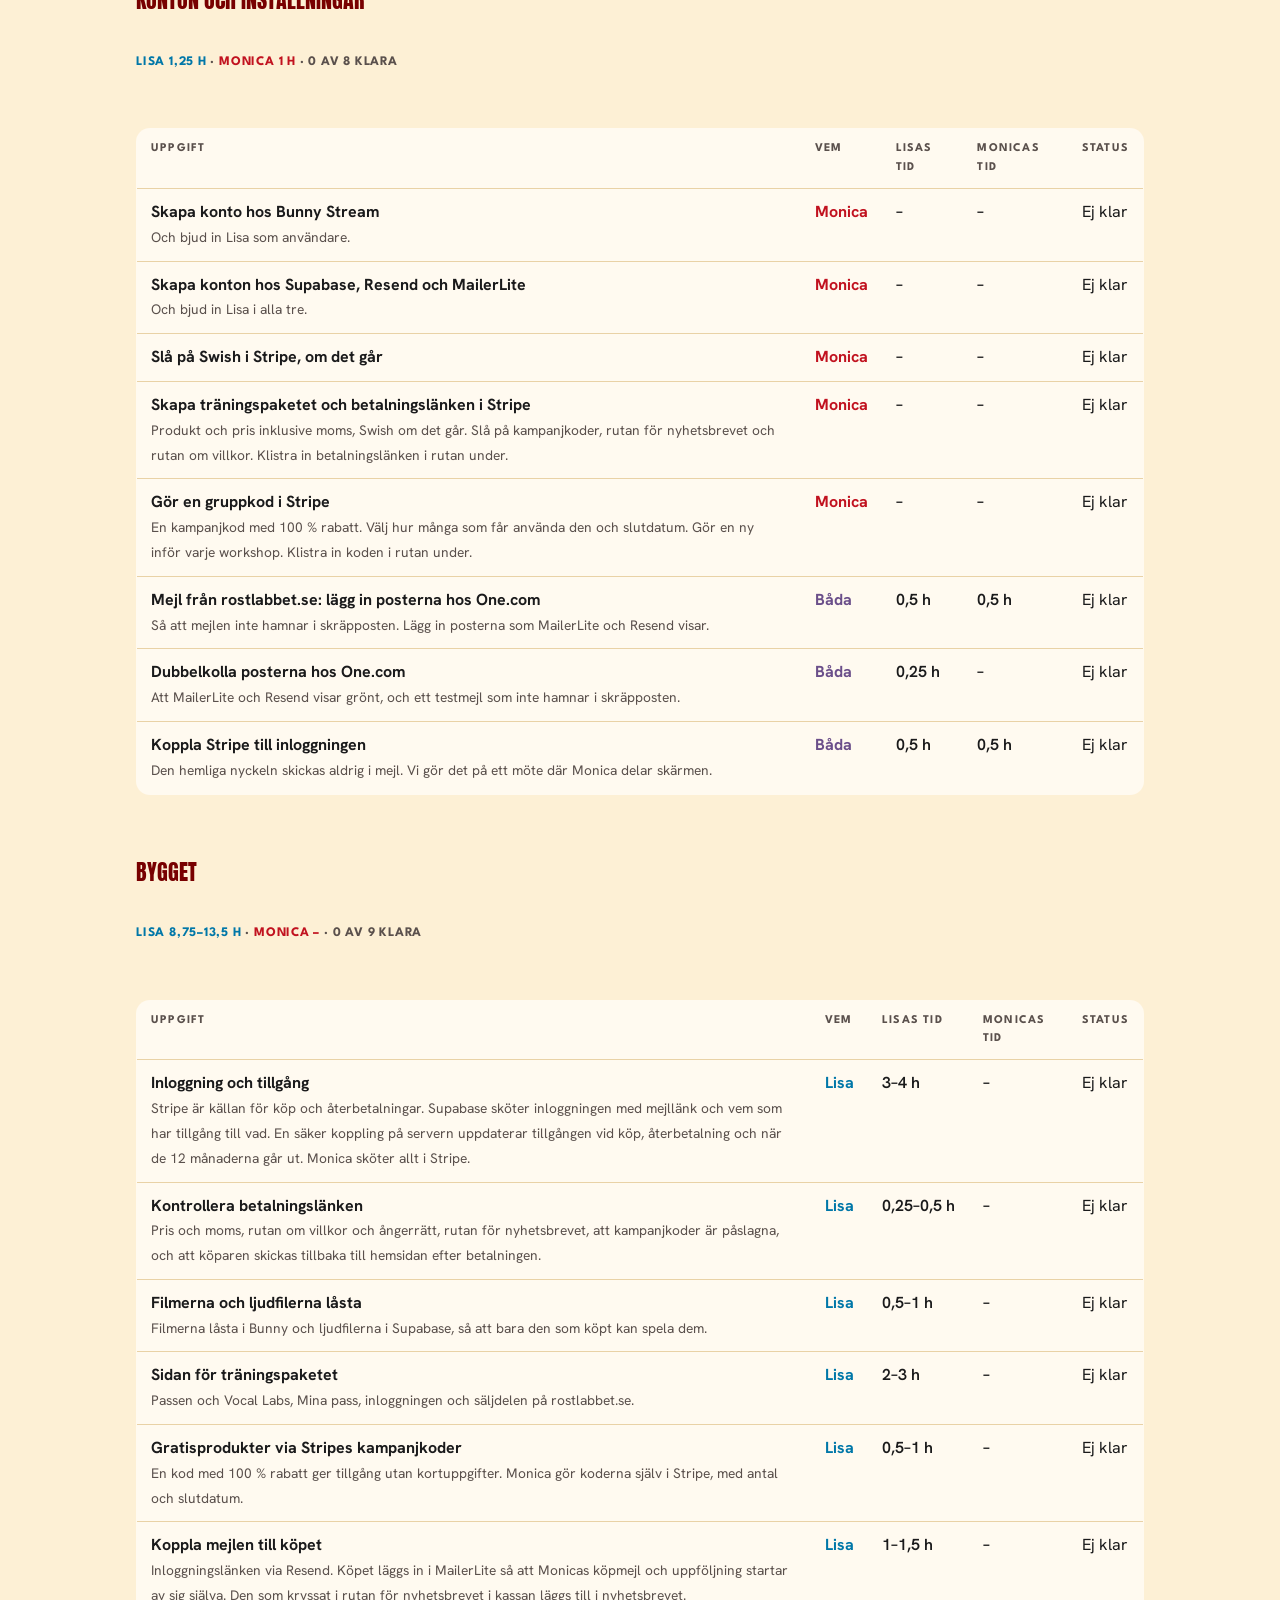
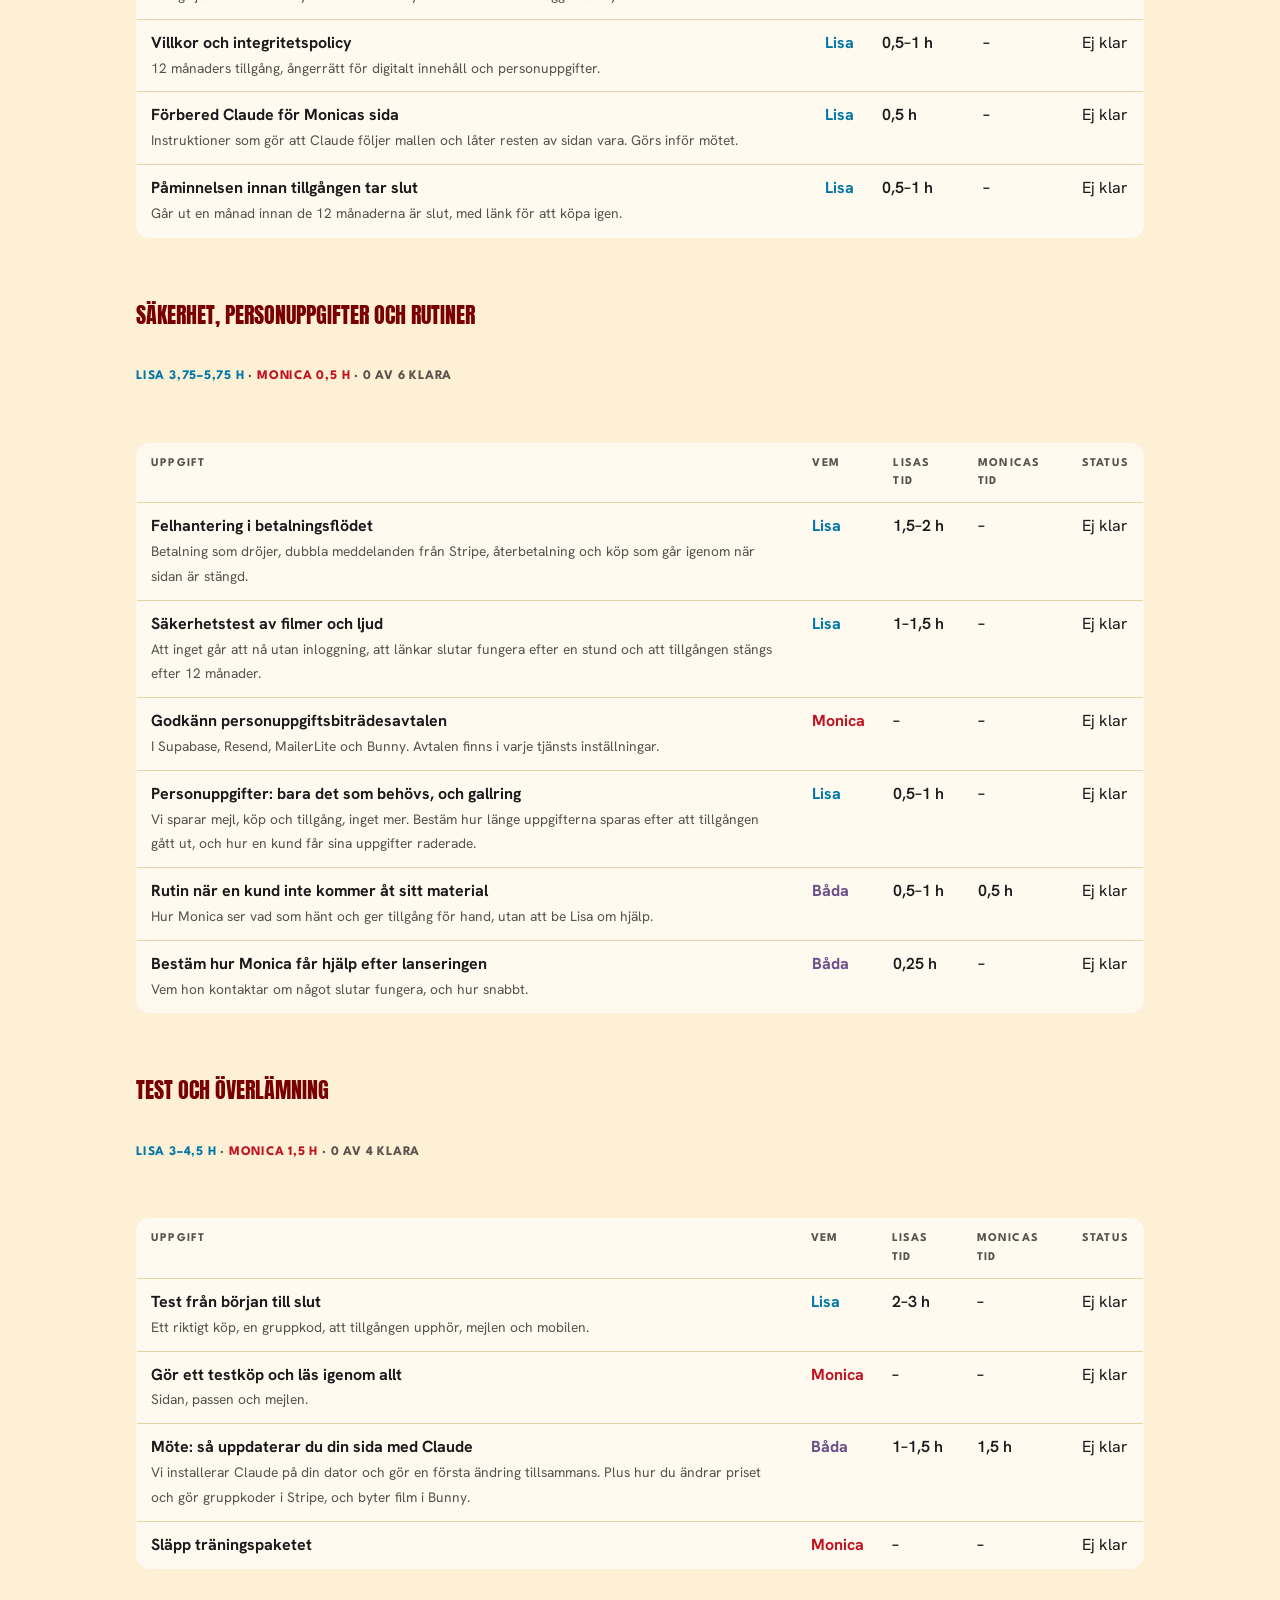
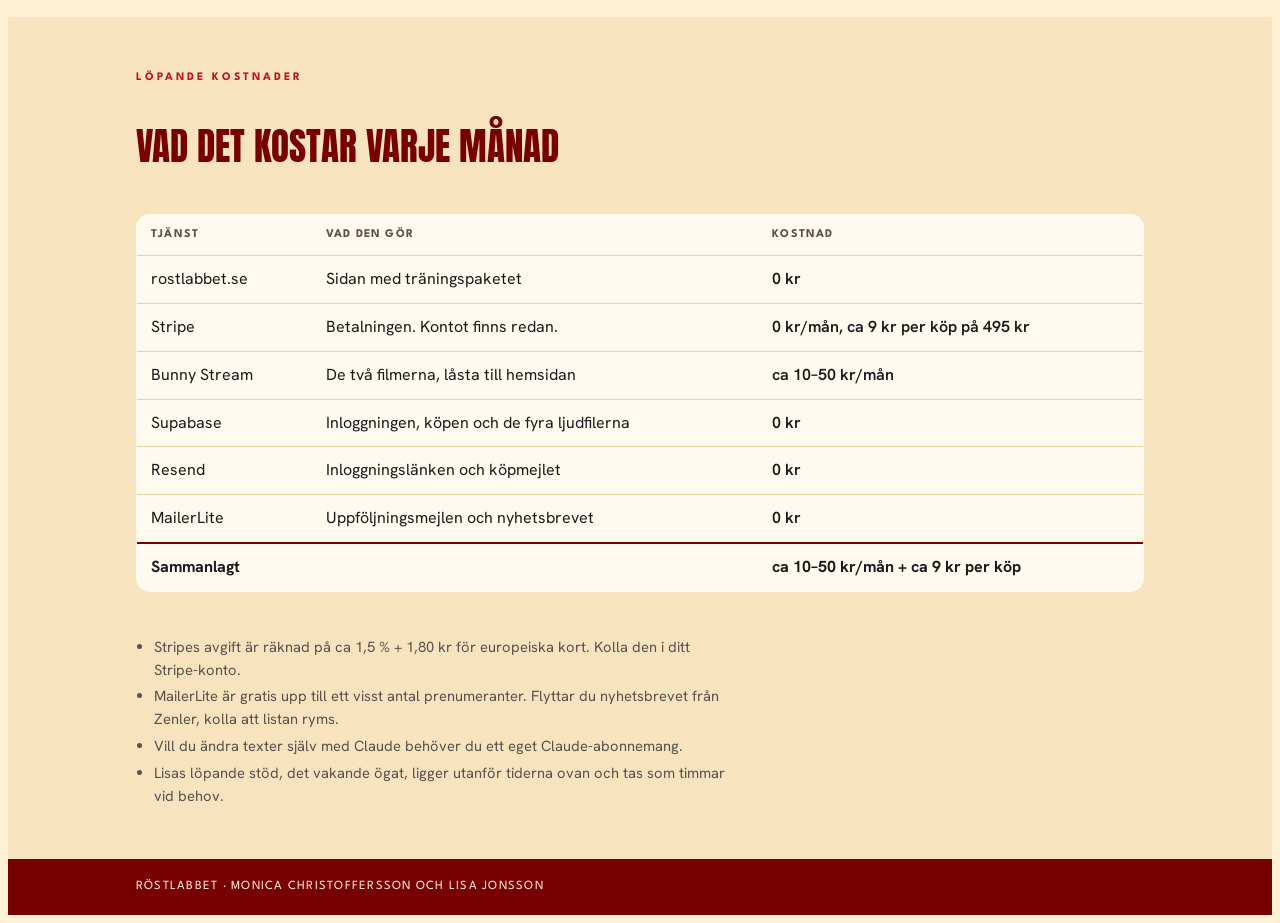
==== commit 2fbcad54: "Planen för ChatGPT: timmar per rubrik Co-Authored-By: Claude Opus 5.5 <noreply@anthropic.com>" ====
--- a/plan-mjjpeujlibg0/index.html
+++ b/plan-mjjpeujlibg0/index.html
@@ -50,7 +50,8 @@
 main .wrap{padding-block:26px 40px;display:grid;gap:30px}
 .grupp h2{font-size:1.6rem;color:var(--vocal)}
 .grupp .gh{display:flex;align-items:baseline;justify-content:space-between;gap:12px;flex-wrap:wrap;margin-bottom:10px}
-.grupp .gsum{font-family:var(--f-label);font-weight:700;font-size:.78rem;letter-spacing:.1em;text-transform:uppercase;color:var(--ink-soft)}
+.grupp .gsum{font-family:var(--f-label);font-weight:700;font-size:.78rem;letter-spacing:.08em;text-transform:uppercase;color:var(--ink-soft);display:flex;flex-wrap:wrap;gap:6px 14px;font-variant-numeric:tabular-nums}
+.grupp .gsum .gl{color:var(--lisa)}.grupp .gsum .gm{color:var(--monica)}
 .lista{background:var(--paper);border:1px solid var(--line);border-radius:16px;overflow:hidden}
 .rad{display:grid;grid-template-columns:96px minmax(0,1fr) auto auto;border-left:6px solid transparent;gap:6px 14px;align-items:center;padding:14px 16px;border-top:1px solid var(--line)}
 .rad:first-child{border-top:0}
@@ -139,13 +140,14 @@
 footer a{color:var(--cream)}
 @media (prefers-reduced-motion:reduce){*{transition:none!important}}
 
-.gt{font-family:var(--f-display);font-weight:400;text-transform:uppercase;color:var(--vocal);font-size:1.4rem;margin:28px 0 8px}
+.gt{font-family:var(--f-display);font-weight:400;text-transform:uppercase;color:var(--vocal);font-size:1.4rem;margin:30px 0 4px}
+.gsum2{margin:0 0 10px;font-family:var(--f-label);font-weight:700;font-size:.82rem;letter-spacing:.06em;text-transform:uppercase;color:var(--ink-soft)}
 .inf{font-size:.86rem;color:var(--ink-soft)}
 .v-monica{color:var(--monica);font-weight:700}.v-lisa{color:var(--lisa);font-weight:700}.v-bada{color:var(--bada);font-weight:700}
 .pm{color:var(--monica);font-weight:700}.pl{color:var(--lisa);font-weight:700}
 .plan .wrap{padding-block:clamp(28px,5vw,48px)}
 .plan h2{font-family:var(--f-display);font-weight:400;text-transform:uppercase;color:var(--vocal);font-size:clamp(1.7rem,4vw,2.3rem)}
-.summa{margin-top:18px;font-weight:600}
+.summa{margin-top:14px}
 </style></head><body>
 <header class="top"><div class="wrap"><p class="kicker">Röstlabbet · Pilot</p><h1>Träningspaketet</h1>
 <p class="lede">Plan och projektbeskrivning för Röstlabbets digitala träningspaket: uppvärmning, stretch och fyra Vocal Labs med 12 månaders tillgång. Ögonblicksbild 12 november 2026.</p></div></header>
@@ -227,8 +229,10 @@
 
 
 <section class="plan"><div class="wrap"><p class="kicker" style="color:var(--signal)">Plan</p><h2>Vem gör vad</h2>
-<p class="summa">Lisas tid: 21,75–32,5 h, varav fas 1 5–7,5 h (uppgifter som ligger på Lisa eller på båda). Budgeten för bygget låses efter det tekniska testet i fas 1. Monicas ifyllda tid: 5 h, de flesta av hennes uppgifter saknar tid än.</p>
-<h3 class="gt">Fas 1: Kartläggning och tekniskt test</h3><div class="tabwrap"><table><thead><tr><th>Uppgift</th><th>Vem</th><th>Lisas tid</th><th>Monicas tid</th><th>Status</th></tr></thead><tbody><tr><td><b>Kartlägg kundresan i dag och efter projektet</b><br><span class="inf">Vilka moment är manuella i dag, från intresse och köp till tillgång och uppföljning, och hur de ska fungera efteråt.</span></td><td class="v-bada">Båda</td><td class="kr">1–1,5 h</td><td class="kr">1 h</td><td>Ej klar</td></tr><tr><td><b>Affärsmodellen: pris, paket och gratiskoder efter workshops</b><br><span class="inf">Hur träningspaketet, coachningen och workshopparna hänger ihop, och vad som ska vara gratis.</span></td><td class="v-bada">Båda</td><td class="kr">0,5–1 h</td><td class="kr">1 h</td><td>Ej klar</td></tr><tr><td><b>Välj teknisk lösning och skriv ned hur den fungerar</b><br><span class="inf">Stripe är källan för köp och återbetalningar. Supabase sköter inloggningen och vem som har tillgång till vad. Hur de hålls i takt.</span></td><td class="v-lisa">Lisa</td><td class="kr">1–1,5 h</td><td class="kr">–</td><td>Ej klar</td></tr><tr><td><b>Tekniskt test innan bygget</b><br><span class="inf">Ett köp i testläge, en kod med 100 % rabatt utan kortuppgifter, inloggning med mejllänk och en låst film som inte går att nå utan inloggning.</span></td><td class="v-lisa">Lisa</td><td class="kr">2–3 h</td><td class="kr">–</td><td>Ej klar</td></tr><tr><td><b>Sätt en fast budget efter testet</b><br><span class="inf">Tiden för bygget låses först när testet visat att allt fungerar.</span></td><td class="v-lisa">Lisa</td><td class="kr">0,5 h</td><td class="kr">–</td><td>Ej klar</td></tr></tbody></table></div><h3 class="gt">Bestäm</h3><div class="tabwrap"><table><thead><tr><th>Uppgift</th><th>Vem</th><th>Lisas tid</th><th>Monicas tid</th><th>Status</th></tr></thead><tbody><tr><td><b>Bestäm priset</b><br><span class="inf">395 eller 495 kr inklusive moms. Behövs först när kassan sätts upp.</span></td><td class="v-monica">Monica</td><td class="kr">–</td><td class="kr">–</td><td>Ej klar</td></tr><tr><td><b>Bestäm uppföljningsmejlen</b><br><span class="inf">Hur många och när. Förslag: dag 2 och dag 7 efter köpet.</span></td><td class="v-monica">Monica</td><td class="kr">–</td><td class="kr">–</td><td>Ej klar</td></tr><tr><td><b>Påminnelse innan tillgången tar slut: ja</b><br><span class="inf">Beslutat: en månad innan de 12 månaderna är slut, med erbjudande att köpa igen.</span></td><td class="v-monica">Monica</td><td class="kr">–</td><td class="kr">–</td><td>Ej klar</td></tr></tbody></table></div><h3 class="gt">Materialet</h3><div class="tabwrap"><table><thead><tr><th>Uppgift</th><th>Vem</th><th>Lisas tid</th><th>Monicas tid</th><th>Status</th></tr></thead><tbody><tr><td><b>Klipp ihop uppvärmningspasset i Edits</b><br><span class="inf">Ett sammanhängande pass.</span></td><td class="v-monica">Monica</td><td class="kr">–</td><td class="kr">–</td><td>Ej klar</td></tr><tr><td><b>Klipp ihop stretchpasset i Edits</b><br><span class="inf">Ett sammanhängande pass.</span></td><td class="v-monica">Monica</td><td class="kr">–</td><td class="kr">–</td><td>Ej klar</td></tr><tr><td><b>Ladda upp uppvärmningspasset i Bunny</b><br><span class="inf">Klistra in länken till filmen i rutan under.</span></td><td class="v-monica">Monica</td><td class="kr">–</td><td class="kr">–</td><td>Ej klar</td></tr><tr><td><b>Ladda upp stretchpasset i Bunny</b><br><span class="inf">Klistra in länken till filmen i rutan under.</span></td><td class="v-monica">Monica</td><td class="kr">–</td><td class="kr">–</td><td>Ej klar</td></tr><tr><td><b>Lägg de fyra Vocal Labs i en delad Drive-mapp och klistra in länken här</b><br><span class="inf">Två grundläggande och två mer utmanande. Ljudfilerna som de är, MP3 går bra.</span></td><td class="v-monica">Monica</td><td class="kr">–</td><td class="kr">–</td><td>Ej klar</td></tr><tr><td><b>Skriv texterna i ett dokument och klistra in länken här</b><br><span class="inf">Vad paketet innehåller, en rad om varje pass och Vocal Lab, och vem det passar.</span></td><td class="v-monica">Monica</td><td class="kr">–</td><td class="kr">–</td><td>Ej klar</td></tr><tr><td><b>Skriv köpmejlet, uppföljningsmejlen och påminnelsen i MailerLite</b><br><span class="inf">Du skriver dem själv i MailerLite. Lisa kopplar dem till köpet så att de går ut av sig själva.</span></td><td class="v-monica">Monica</td><td class="kr">–</td><td class="kr">–</td><td>Ej klar</td></tr></tbody></table></div><h3 class="gt">Konton och inställningar</h3><div class="tabwrap"><table><thead><tr><th>Uppgift</th><th>Vem</th><th>Lisas tid</th><th>Monicas tid</th><th>Status</th></tr></thead><tbody><tr><td><b>Skapa konto hos Bunny Stream</b><br><span class="inf">Och bjud in Lisa som användare.</span></td><td class="v-monica">Monica</td><td class="kr">–</td><td class="kr">–</td><td>Ej klar</td></tr><tr><td><b>Skapa konton hos Supabase, Resend och MailerLite</b><br><span class="inf">Och bjud in Lisa i alla tre.</span></td><td class="v-monica">Monica</td><td class="kr">–</td><td class="kr">–</td><td>Ej klar</td></tr><tr><td><b>Slå på Swish i Stripe, om det går</b></td><td class="v-monica">Monica</td><td class="kr">–</td><td class="kr">–</td><td>Ej klar</td></tr><tr><td><b>Skapa träningspaketet och betalningslänken i Stripe</b><br><span class="inf">Produkt och pris inklusive moms, Swish om det går. Slå på kampanjkoder, rutan för nyhetsbrevet och rutan om villkor. Klistra in betalningslänken i rutan under.</span></td><td class="v-monica">Monica</td><td class="kr">–</td><td class="kr">–</td><td>Ej klar</td></tr><tr><td><b>Gör en gruppkod i Stripe</b><br><span class="inf">En kampanjkod med 100 % rabatt. Välj hur många som får använda den och slutdatum. Gör en ny inför varje workshop. Klistra in koden i rutan under.</span></td><td class="v-monica">Monica</td><td class="kr">–</td><td class="kr">–</td><td>Ej klar</td></tr><tr><td><b>Mejl från rostlabbet.se: lägg in posterna hos One.com</b><br><span class="inf">Så att mejlen inte hamnar i skräpposten. Lägg in posterna som MailerLite och Resend visar.</span></td><td class="v-bada">Båda</td><td class="kr">0,5 h</td><td class="kr">0,5 h</td><td>Ej klar</td></tr><tr><td><b>Dubbelkolla posterna hos One.com</b><br><span class="inf">Att MailerLite och Resend visar grönt, och ett testmejl som inte hamnar i skräpposten.</span></td><td class="v-bada">Båda</td><td class="kr">0,25 h</td><td class="kr">–</td><td>Ej klar</td></tr><tr><td><b>Koppla Stripe till inloggningen</b><br><span class="inf">Den hemliga nyckeln skickas aldrig i mejl. Vi gör det på ett möte där Monica delar skärmen.</span></td><td class="v-bada">Båda</td><td class="kr">0,5 h</td><td class="kr">0,5 h</td><td>Ej klar</td></tr></tbody></table></div><h3 class="gt">Bygget</h3><div class="tabwrap"><table><thead><tr><th>Uppgift</th><th>Vem</th><th>Lisas tid</th><th>Monicas tid</th><th>Status</th></tr></thead><tbody><tr><td><b>Inloggning och tillgång</b><br><span class="inf">Stripe är källan för köp och återbetalningar. Supabase sköter inloggningen med mejllänk och vem som har tillgång till vad. En säker koppling på servern uppdaterar tillgången vid köp, återbetalning och när de 12 månaderna går ut. Monica sköter allt i Stripe.</span></td><td class="v-lisa">Lisa</td><td class="kr">3–4 h</td><td class="kr">–</td><td>Ej klar</td></tr><tr><td><b>Kontrollera betalningslänken</b><br><span class="inf">Pris och moms, rutan om villkor och ångerrätt, rutan för nyhetsbrevet, att kampanjkoder är påslagna, och att köparen skickas tillbaka till hemsidan efter betalningen.</span></td><td class="v-lisa">Lisa</td><td class="kr">0,25–0,5 h</td><td class="kr">–</td><td>Ej klar</td></tr><tr><td><b>Filmerna och ljudfilerna låsta</b><br><span class="inf">Filmerna låsta i Bunny och ljudfilerna i Supabase, så att bara den som köpt kan spela dem.</span></td><td class="v-lisa">Lisa</td><td class="kr">0,5–1 h</td><td class="kr">–</td><td>Ej klar</td></tr><tr><td><b>Sidan för träningspaketet</b><br><span class="inf">Passen och Vocal Labs, Mina pass, inloggningen och säljdelen på rostlabbet.se.</span></td><td class="v-lisa">Lisa</td><td class="kr">2–3 h</td><td class="kr">–</td><td>Ej klar</td></tr><tr><td><b>Gratisprodukter via Stripes kampanjkoder</b><br><span class="inf">En kod med 100 % rabatt ger tillgång utan kortuppgifter. Monica gör koderna själv i Stripe, med antal och slutdatum.</span></td><td class="v-lisa">Lisa</td><td class="kr">0,5–1 h</td><td class="kr">–</td><td>Ej klar</td></tr><tr><td><b>Koppla mejlen till köpet</b><br><span class="inf">Inloggningslänken via Resend. Köpet läggs in i MailerLite så att Monicas köpmejl och uppföljning startar av sig själva. Den som kryssat i rutan för nyhetsbrevet i kassan läggs till i nyhetsbrevet.</span></td><td class="v-lisa">Lisa</td><td class="kr">1–1,5 h</td><td class="kr">–</td><td>Ej klar</td></tr><tr><td><b>Villkor och integritetspolicy</b><br><span class="inf">12 månaders tillgång, ångerrätt för digitalt innehåll och personuppgifter.</span></td><td class="v-lisa">Lisa</td><td class="kr">0,5–1 h</td><td class="kr">–</td><td>Ej klar</td></tr><tr><td><b>Förbered Claude för Monicas sida</b><br><span class="inf">Instruktioner som gör att Claude följer mallen och låter resten av sidan vara. Görs inför mötet.</span></td><td class="v-lisa">Lisa</td><td class="kr">0,5 h</td><td class="kr">–</td><td>Ej klar</td></tr><tr><td><b>Påminnelsen innan tillgången tar slut</b><br><span class="inf">Går ut en månad innan de 12 månaderna är slut, med länk för att köpa igen.</span></td><td class="v-lisa">Lisa</td><td class="kr">0,5–1 h</td><td class="kr">–</td><td>Ej klar</td></tr></tbody></table></div><h3 class="gt">Säkerhet, personuppgifter och rutiner</h3><div class="tabwrap"><table><thead><tr><th>Uppgift</th><th>Vem</th><th>Lisas tid</th><th>Monicas tid</th><th>Status</th></tr></thead><tbody><tr><td><b>Felhantering i betalningsflödet</b><br><span class="inf">Betalning som dröjer, dubbla meddelanden från Stripe, återbetalning och köp som går igenom när sidan är stängd.</span></td><td class="v-lisa">Lisa</td><td class="kr">1,5–2 h</td><td class="kr">–</td><td>Ej klar</td></tr><tr><td><b>Säkerhetstest av filmer och ljud</b><br><span class="inf">Att inget går att nå utan inloggning, att länkar slutar fungera efter en stund och att tillgången stängs efter 12 månader.</span></td><td class="v-lisa">Lisa</td><td class="kr">1–1,5 h</td><td class="kr">–</td><td>Ej klar</td></tr><tr><td><b>Godkänn personuppgiftsbiträdesavtalen</b><br><span class="inf">I Supabase, Resend, MailerLite och Bunny. Avtalen finns i varje tjänsts inställningar.</span></td><td class="v-monica">Monica</td><td class="kr">–</td><td class="kr">–</td><td>Ej klar</td></tr><tr><td><b>Personuppgifter: bara det som behövs, och gallring</b><br><span class="inf">Vi sparar mejl, köp och tillgång, inget mer. Bestäm hur länge uppgifterna sparas efter att tillgången gått ut, och hur en kund får sina uppgifter raderade.</span></td><td class="v-lisa">Lisa</td><td class="kr">0,5–1 h</td><td class="kr">–</td><td>Ej klar</td></tr><tr><td><b>Rutin när en kund inte kommer åt sitt material</b><br><span class="inf">Hur Monica ser vad som hänt och ger tillgång för hand, utan att be Lisa om hjälp.</span></td><td class="v-bada">Båda</td><td class="kr">0,5–1 h</td><td class="kr">0,5 h</td><td>Ej klar</td></tr><tr><td><b>Bestäm hur Monica får hjälp efter lanseringen</b><br><span class="inf">Vem hon kontaktar om något slutar fungera, och hur snabbt.</span></td><td class="v-bada">Båda</td><td class="kr">0,25 h</td><td class="kr">–</td><td>Ej klar</td></tr></tbody></table></div><h3 class="gt">Test och överlämning</h3><div class="tabwrap"><table><thead><tr><th>Uppgift</th><th>Vem</th><th>Lisas tid</th><th>Monicas tid</th><th>Status</th></tr></thead><tbody><tr><td><b>Test från början till slut</b><br><span class="inf">Ett riktigt köp, en gruppkod, att tillgången upphör, mejlen och mobilen.</span></td><td class="v-lisa">Lisa</td><td class="kr">2–3 h</td><td class="kr">–</td><td>Ej klar</td></tr><tr><td><b>Gör ett testköp och läs igenom allt</b><br><span class="inf">Sidan, passen och mejlen.</span></td><td class="v-monica">Monica</td><td class="kr">–</td><td class="kr">–</td><td>Ej klar</td></tr><tr><td><b>Möte: så uppdaterar du din sida med Claude</b><br><span class="inf">Vi installerar Claude på din dator och gör en första ändring tillsammans. Plus hur du ändrar priset och gör gruppkoder i Stripe, och byter film i Bunny.</span></td><td class="v-bada">Båda</td><td class="kr">1–1,5 h</td><td class="kr">1,5 h</td><td>Ej klar</td></tr><tr><td><b>Släpp träningspaketet</b></td><td class="v-monica">Monica</td><td class="kr">–</td><td class="kr">–</td><td>Ej klar</td></tr></tbody></table></div></div></section>
+<p class="summa">Lisas tid räknas på uppgifter som ligger på Lisa eller på båda. Monicas tid är det hon fyllt i hittills. Budgeten för bygget låses efter det tekniska testet i fas 1.</p>
+<h3 class="gt">Timmar per rubrik</h3>
+<div class="tabwrap"><table><thead><tr><th>Rubrik</th><th>Lisa</th><th>Monica</th><th>Klara</th></tr></thead><tbody><tr><td>Fas 1: Kartläggning och tekniskt test</td><td class="kr">5–7,5 h</td><td class="kr">2 h</td><td class="kr">0 av 5</td></tr><tr><td>Bestäm</td><td class="kr">0 h</td><td class="kr">–</td><td class="kr">0 av 3</td></tr><tr><td>Materialet</td><td class="kr">0 h</td><td class="kr">–</td><td class="kr">0 av 7</td></tr><tr><td>Konton och inställningar</td><td class="kr">1,25 h</td><td class="kr">1 h</td><td class="kr">0 av 8</td></tr><tr><td>Bygget</td><td class="kr">8,75–13,5 h</td><td class="kr">–</td><td class="kr">0 av 9</td></tr><tr><td>Säkerhet, personuppgifter och rutiner</td><td class="kr">3,75–5,75 h</td><td class="kr">0,5 h</td><td class="kr">0 av 6</td></tr><tr><td>Test och överlämning</td><td class="kr">3–4,5 h</td><td class="kr">1,5 h</td><td class="kr">0 av 4</td></tr><tr class="tot"><td>Totalt</td><td class="kr">21,75–32,5 h</td><td class="kr">5 h</td><td></td></tr></tbody></table></div>
+<h3 class="gt">Fas 1: Kartläggning och tekniskt test</h3><p class="gsum2"><span class="pl">Lisa 5–7,5 h</span> · <span class="pm">Monica 2 h</span> · 0 av 5 klara</p><div class="tabwrap"><table><thead><tr><th>Uppgift</th><th>Vem</th><th>Lisas tid</th><th>Monicas tid</th><th>Status</th></tr></thead><tbody><tr><td><b>Kartlägg kundresan i dag och efter projektet</b><br><span class="inf">Vilka moment är manuella i dag, från intresse och köp till tillgång och uppföljning, och hur de ska fungera efteråt.</span></td><td class="v-bada">Båda</td><td class="kr">1–1,5 h</td><td class="kr">1 h</td><td>Ej klar</td></tr><tr><td><b>Affärsmodellen: pris, paket och gratiskoder efter workshops</b><br><span class="inf">Hur träningspaketet, coachningen och workshopparna hänger ihop, och vad som ska vara gratis.</span></td><td class="v-bada">Båda</td><td class="kr">0,5–1 h</td><td class="kr">1 h</td><td>Ej klar</td></tr><tr><td><b>Välj teknisk lösning och skriv ned hur den fungerar</b><br><span class="inf">Stripe är källan för köp och återbetalningar. Supabase sköter inloggningen och vem som har tillgång till vad. Hur de hålls i takt.</span></td><td class="v-lisa">Lisa</td><td class="kr">1–1,5 h</td><td class="kr">–</td><td>Ej klar</td></tr><tr><td><b>Tekniskt test innan bygget</b><br><span class="inf">Ett köp i testläge, en kod med 100 % rabatt utan kortuppgifter, inloggning med mejllänk och en låst film som inte går att nå utan inloggning.</span></td><td class="v-lisa">Lisa</td><td class="kr">2–3 h</td><td class="kr">–</td><td>Ej klar</td></tr><tr><td><b>Sätt en fast budget efter testet</b><br><span class="inf">Tiden för bygget låses först när testet visat att allt fungerar.</span></td><td class="v-lisa">Lisa</td><td class="kr">0,5 h</td><td class="kr">–</td><td>Ej klar</td></tr></tbody></table></div><h3 class="gt">Bestäm</h3><p class="gsum2"><span class="pl">Lisa 0 h</span> · <span class="pm">Monica –</span> · 0 av 3 klara</p><div class="tabwrap"><table><thead><tr><th>Uppgift</th><th>Vem</th><th>Lisas tid</th><th>Monicas tid</th><th>Status</th></tr></thead><tbody><tr><td><b>Bestäm priset</b><br><span class="inf">395 eller 495 kr inklusive moms. Behövs först när kassan sätts upp.</span></td><td class="v-monica">Monica</td><td class="kr">–</td><td class="kr">–</td><td>Ej klar</td></tr><tr><td><b>Bestäm uppföljningsmejlen</b><br><span class="inf">Hur många och när. Förslag: dag 2 och dag 7 efter köpet.</span></td><td class="v-monica">Monica</td><td class="kr">–</td><td class="kr">–</td><td>Ej klar</td></tr><tr><td><b>Påminnelse innan tillgången tar slut: ja</b><br><span class="inf">Beslutat: en månad innan de 12 månaderna är slut, med erbjudande att köpa igen.</span></td><td class="v-monica">Monica</td><td class="kr">–</td><td class="kr">–</td><td>Ej klar</td></tr></tbody></table></div><h3 class="gt">Materialet</h3><p class="gsum2"><span class="pl">Lisa 0 h</span> · <span class="pm">Monica –</span> · 0 av 7 klara</p><div class="tabwrap"><table><thead><tr><th>Uppgift</th><th>Vem</th><th>Lisas tid</th><th>Monicas tid</th><th>Status</th></tr></thead><tbody><tr><td><b>Klipp ihop uppvärmningspasset i Edits</b><br><span class="inf">Ett sammanhängande pass.</span></td><td class="v-monica">Monica</td><td class="kr">–</td><td class="kr">–</td><td>Ej klar</td></tr><tr><td><b>Klipp ihop stretchpasset i Edits</b><br><span class="inf">Ett sammanhängande pass.</span></td><td class="v-monica">Monica</td><td class="kr">–</td><td class="kr">–</td><td>Ej klar</td></tr><tr><td><b>Ladda upp uppvärmningspasset i Bunny</b><br><span class="inf">Klistra in länken till filmen i rutan under.</span></td><td class="v-monica">Monica</td><td class="kr">–</td><td class="kr">–</td><td>Ej klar</td></tr><tr><td><b>Ladda upp stretchpasset i Bunny</b><br><span class="inf">Klistra in länken till filmen i rutan under.</span></td><td class="v-monica">Monica</td><td class="kr">–</td><td class="kr">–</td><td>Ej klar</td></tr><tr><td><b>Lägg de fyra Vocal Labs i en delad Drive-mapp och klistra in länken här</b><br><span class="inf">Två grundläggande och två mer utmanande. Ljudfilerna som de är, MP3 går bra.</span></td><td class="v-monica">Monica</td><td class="kr">–</td><td class="kr">–</td><td>Ej klar</td></tr><tr><td><b>Skriv texterna i ett dokument och klistra in länken här</b><br><span class="inf">Vad paketet innehåller, en rad om varje pass och Vocal Lab, och vem det passar.</span></td><td class="v-monica">Monica</td><td class="kr">–</td><td class="kr">–</td><td>Ej klar</td></tr><tr><td><b>Skriv köpmejlet, uppföljningsmejlen och påminnelsen i MailerLite</b><br><span class="inf">Du skriver dem själv i MailerLite. Lisa kopplar dem till köpet så att de går ut av sig själva.</span></td><td class="v-monica">Monica</td><td class="kr">–</td><td class="kr">–</td><td>Ej klar</td></tr></tbody></table></div><h3 class="gt">Konton och inställningar</h3><p class="gsum2"><span class="pl">Lisa 1,25 h</span> · <span class="pm">Monica 1 h</span> · 0 av 8 klara</p><div class="tabwrap"><table><thead><tr><th>Uppgift</th><th>Vem</th><th>Lisas tid</th><th>Monicas tid</th><th>Status</th></tr></thead><tbody><tr><td><b>Skapa konto hos Bunny Stream</b><br><span class="inf">Och bjud in Lisa som användare.</span></td><td class="v-monica">Monica</td><td class="kr">–</td><td class="kr">–</td><td>Ej klar</td></tr><tr><td><b>Skapa konton hos Supabase, Resend och MailerLite</b><br><span class="inf">Och bjud in Lisa i alla tre.</span></td><td class="v-monica">Monica</td><td class="kr">–</td><td class="kr">–</td><td>Ej klar</td></tr><tr><td><b>Slå på Swish i Stripe, om det går</b></td><td class="v-monica">Monica</td><td class="kr">–</td><td class="kr">–</td><td>Ej klar</td></tr><tr><td><b>Skapa träningspaketet och betalningslänken i Stripe</b><br><span class="inf">Produkt och pris inklusive moms, Swish om det går. Slå på kampanjkoder, rutan för nyhetsbrevet och rutan om villkor. Klistra in betalningslänken i rutan under.</span></td><td class="v-monica">Monica</td><td class="kr">–</td><td class="kr">–</td><td>Ej klar</td></tr><tr><td><b>Gör en gruppkod i Stripe</b><br><span class="inf">En kampanjkod med 100 % rabatt. Välj hur många som får använda den och slutdatum. Gör en ny inför varje workshop. Klistra in koden i rutan under.</span></td><td class="v-monica">Monica</td><td class="kr">–</td><td class="kr">–</td><td>Ej klar</td></tr><tr><td><b>Mejl från rostlabbet.se: lägg in posterna hos One.com</b><br><span class="inf">Så att mejlen inte hamnar i skräpposten. Lägg in posterna som MailerLite och Resend visar.</span></td><td class="v-bada">Båda</td><td class="kr">0,5 h</td><td class="kr">0,5 h</td><td>Ej klar</td></tr><tr><td><b>Dubbelkolla posterna hos One.com</b><br><span class="inf">Att MailerLite och Resend visar grönt, och ett testmejl som inte hamnar i skräpposten.</span></td><td class="v-bada">Båda</td><td class="kr">0,25 h</td><td class="kr">–</td><td>Ej klar</td></tr><tr><td><b>Koppla Stripe till inloggningen</b><br><span class="inf">Den hemliga nyckeln skickas aldrig i mejl. Vi gör det på ett möte där Monica delar skärmen.</span></td><td class="v-bada">Båda</td><td class="kr">0,5 h</td><td class="kr">0,5 h</td><td>Ej klar</td></tr></tbody></table></div><h3 class="gt">Bygget</h3><p class="gsum2"><span class="pl">Lisa 8,75–13,5 h</span> · <span class="pm">Monica –</span> · 0 av 9 klara</p><div class="tabwrap"><table><thead><tr><th>Uppgift</th><th>Vem</th><th>Lisas tid</th><th>Monicas tid</th><th>Status</th></tr></thead><tbody><tr><td><b>Inloggning och tillgång</b><br><span class="inf">Stripe är källan för köp och återbetalningar. Supabase sköter inloggningen med mejllänk och vem som har tillgång till vad. En säker koppling på servern uppdaterar tillgången vid köp, återbetalning och när de 12 månaderna går ut. Monica sköter allt i Stripe.</span></td><td class="v-lisa">Lisa</td><td class="kr">3–4 h</td><td class="kr">–</td><td>Ej klar</td></tr><tr><td><b>Kontrollera betalningslänken</b><br><span class="inf">Pris och moms, rutan om villkor och ångerrätt, rutan för nyhetsbrevet, att kampanjkoder är påslagna, och att köparen skickas tillbaka till hemsidan efter betalningen.</span></td><td class="v-lisa">Lisa</td><td class="kr">0,25–0,5 h</td><td class="kr">–</td><td>Ej klar</td></tr><tr><td><b>Filmerna och ljudfilerna låsta</b><br><span class="inf">Filmerna låsta i Bunny och ljudfilerna i Supabase, så att bara den som köpt kan spela dem.</span></td><td class="v-lisa">Lisa</td><td class="kr">0,5–1 h</td><td class="kr">–</td><td>Ej klar</td></tr><tr><td><b>Sidan för träningspaketet</b><br><span class="inf">Passen och Vocal Labs, Mina pass, inloggningen och säljdelen på rostlabbet.se.</span></td><td class="v-lisa">Lisa</td><td class="kr">2–3 h</td><td class="kr">–</td><td>Ej klar</td></tr><tr><td><b>Gratisprodukter via Stripes kampanjkoder</b><br><span class="inf">En kod med 100 % rabatt ger tillgång utan kortuppgifter. Monica gör koderna själv i Stripe, med antal och slutdatum.</span></td><td class="v-lisa">Lisa</td><td class="kr">0,5–1 h</td><td class="kr">–</td><td>Ej klar</td></tr><tr><td><b>Koppla mejlen till köpet</b><br><span class="inf">Inloggningslänken via Resend. Köpet läggs in i MailerLite så att Monicas köpmejl och uppföljning startar av sig själva. Den som kryssat i rutan för nyhetsbrevet i kassan läggs till i nyhetsbrevet.</span></td><td class="v-lisa">Lisa</td><td class="kr">1–1,5 h</td><td class="kr">–</td><td>Ej klar</td></tr><tr><td><b>Villkor och integritetspolicy</b><br><span class="inf">12 månaders tillgång, ångerrätt för digitalt innehåll och personuppgifter.</span></td><td class="v-lisa">Lisa</td><td class="kr">0,5–1 h</td><td class="kr">–</td><td>Ej klar</td></tr><tr><td><b>Förbered Claude för Monicas sida</b><br><span class="inf">Instruktioner som gör att Claude följer mallen och låter resten av sidan vara. Görs inför mötet.</span></td><td class="v-lisa">Lisa</td><td class="kr">0,5 h</td><td class="kr">–</td><td>Ej klar</td></tr><tr><td><b>Påminnelsen innan tillgången tar slut</b><br><span class="inf">Går ut en månad innan de 12 månaderna är slut, med länk för att köpa igen.</span></td><td class="v-lisa">Lisa</td><td class="kr">0,5–1 h</td><td class="kr">–</td><td>Ej klar</td></tr></tbody></table></div><h3 class="gt">Säkerhet, personuppgifter och rutiner</h3><p class="gsum2"><span class="pl">Lisa 3,75–5,75 h</span> · <span class="pm">Monica 0,5 h</span> · 0 av 6 klara</p><div class="tabwrap"><table><thead><tr><th>Uppgift</th><th>Vem</th><th>Lisas tid</th><th>Monicas tid</th><th>Status</th></tr></thead><tbody><tr><td><b>Felhantering i betalningsflödet</b><br><span class="inf">Betalning som dröjer, dubbla meddelanden från Stripe, återbetalning och köp som går igenom när sidan är stängd.</span></td><td class="v-lisa">Lisa</td><td class="kr">1,5–2 h</td><td class="kr">–</td><td>Ej klar</td></tr><tr><td><b>Säkerhetstest av filmer och ljud</b><br><span class="inf">Att inget går att nå utan inloggning, att länkar slutar fungera efter en stund och att tillgången stängs efter 12 månader.</span></td><td class="v-lisa">Lisa</td><td class="kr">1–1,5 h</td><td class="kr">–</td><td>Ej klar</td></tr><tr><td><b>Godkänn personuppgiftsbiträdesavtalen</b><br><span class="inf">I Supabase, Resend, MailerLite och Bunny. Avtalen finns i varje tjänsts inställningar.</span></td><td class="v-monica">Monica</td><td class="kr">–</td><td class="kr">–</td><td>Ej klar</td></tr><tr><td><b>Personuppgifter: bara det som behövs, och gallring</b><br><span class="inf">Vi sparar mejl, köp och tillgång, inget mer. Bestäm hur länge uppgifterna sparas efter att tillgången gått ut, och hur en kund får sina uppgifter raderade.</span></td><td class="v-lisa">Lisa</td><td class="kr">0,5–1 h</td><td class="kr">–</td><td>Ej klar</td></tr><tr><td><b>Rutin när en kund inte kommer åt sitt material</b><br><span class="inf">Hur Monica ser vad som hänt och ger tillgång för hand, utan att be Lisa om hjälp.</span></td><td class="v-bada">Båda</td><td class="kr">0,5–1 h</td><td class="kr">0,5 h</td><td>Ej klar</td></tr><tr><td><b>Bestäm hur Monica får hjälp efter lanseringen</b><br><span class="inf">Vem hon kontaktar om något slutar fungera, och hur snabbt.</span></td><td class="v-bada">Båda</td><td class="kr">0,25 h</td><td class="kr">–</td><td>Ej klar</td></tr></tbody></table></div><h3 class="gt">Test och överlämning</h3><p class="gsum2"><span class="pl">Lisa 3–4,5 h</span> · <span class="pm">Monica 1,5 h</span> · 0 av 4 klara</p><div class="tabwrap"><table><thead><tr><th>Uppgift</th><th>Vem</th><th>Lisas tid</th><th>Monicas tid</th><th>Status</th></tr></thead><tbody><tr><td><b>Test från början till slut</b><br><span class="inf">Ett riktigt köp, en gruppkod, att tillgången upphör, mejlen och mobilen.</span></td><td class="v-lisa">Lisa</td><td class="kr">2–3 h</td><td class="kr">–</td><td>Ej klar</td></tr><tr><td><b>Gör ett testköp och läs igenom allt</b><br><span class="inf">Sidan, passen och mejlen.</span></td><td class="v-monica">Monica</td><td class="kr">–</td><td class="kr">–</td><td>Ej klar</td></tr><tr><td><b>Möte: så uppdaterar du din sida med Claude</b><br><span class="inf">Vi installerar Claude på din dator och gör en första ändring tillsammans. Plus hur du ändrar priset och gör gruppkoder i Stripe, och byter film i Bunny.</span></td><td class="v-bada">Båda</td><td class="kr">1–1,5 h</td><td class="kr">1,5 h</td><td>Ej klar</td></tr><tr><td><b>Släpp träningspaketet</b></td><td class="v-monica">Monica</td><td class="kr">–</td><td class="kr">–</td><td>Ej klar</td></tr></tbody></table></div></div></section>
 <section class="kost">
   <div class="wrap">
     <p class="kicker" style="color:var(--signal)">Löpande kostnader</p>
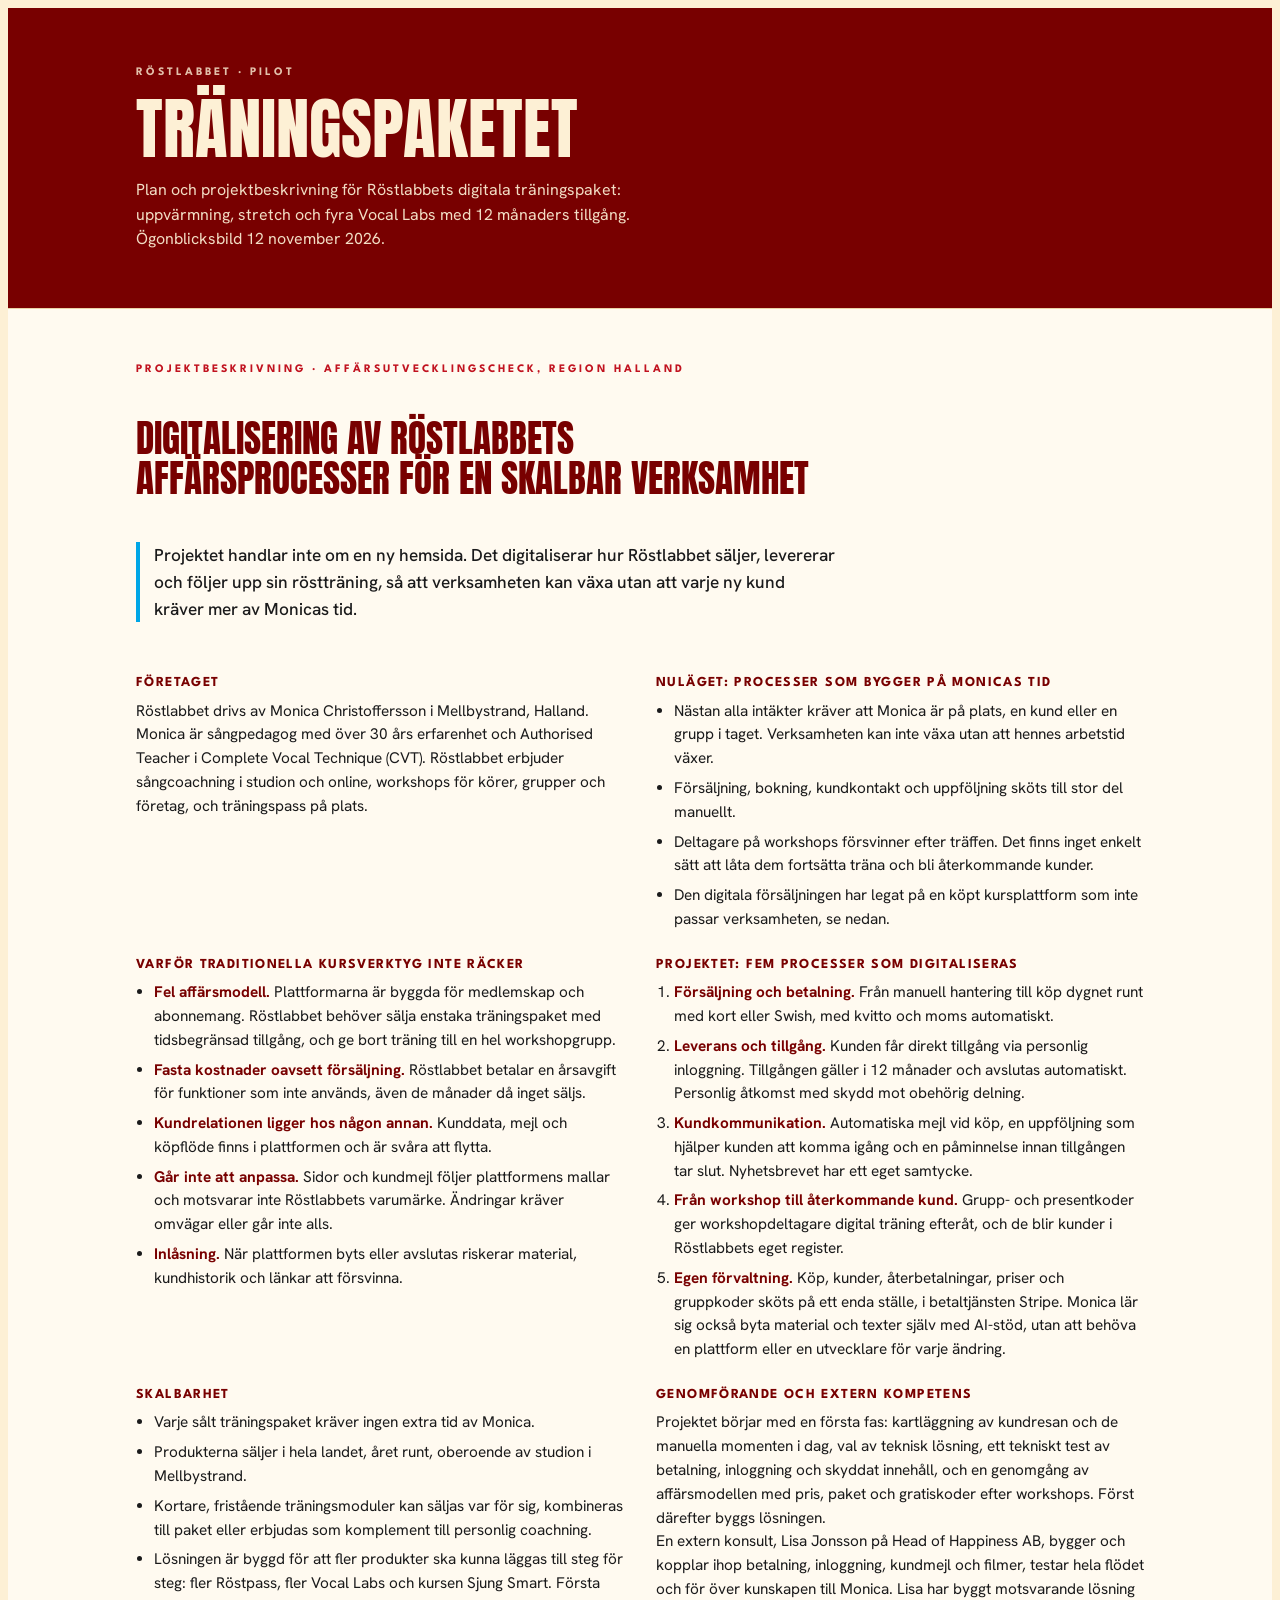
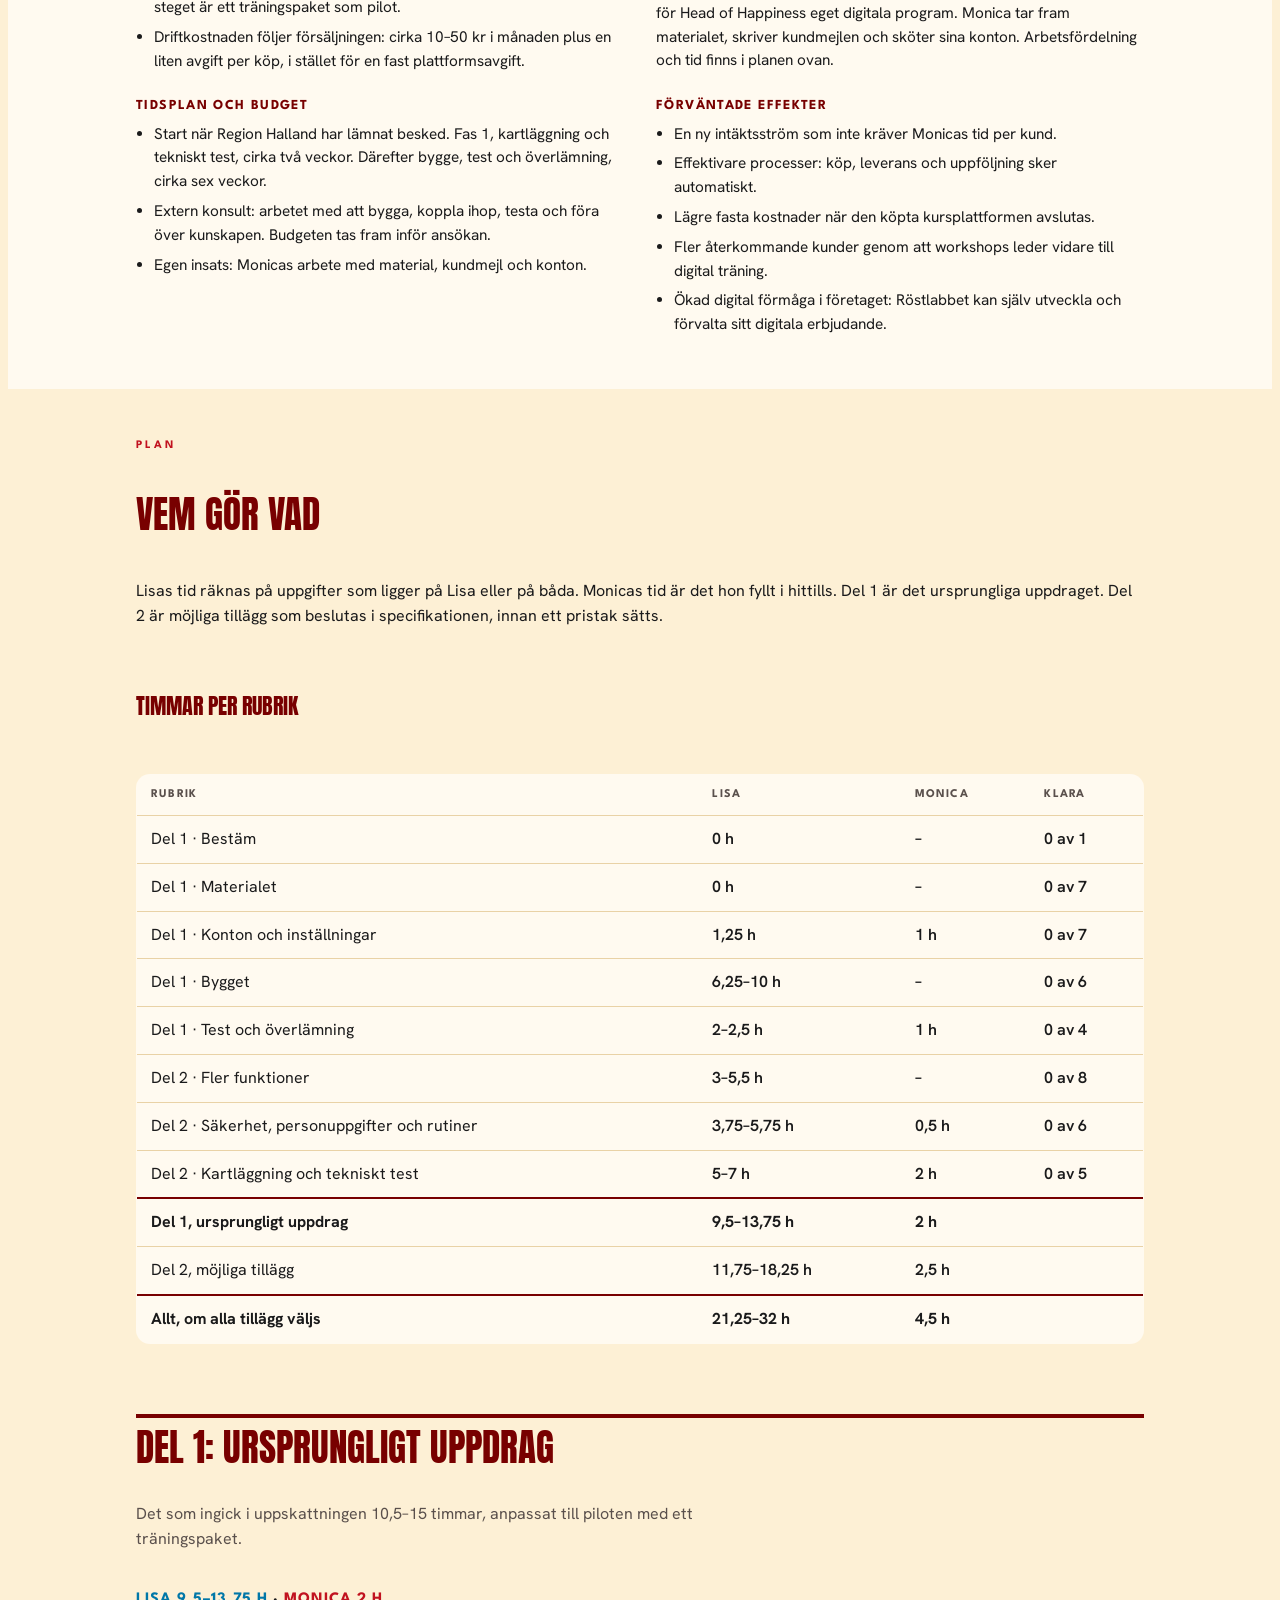
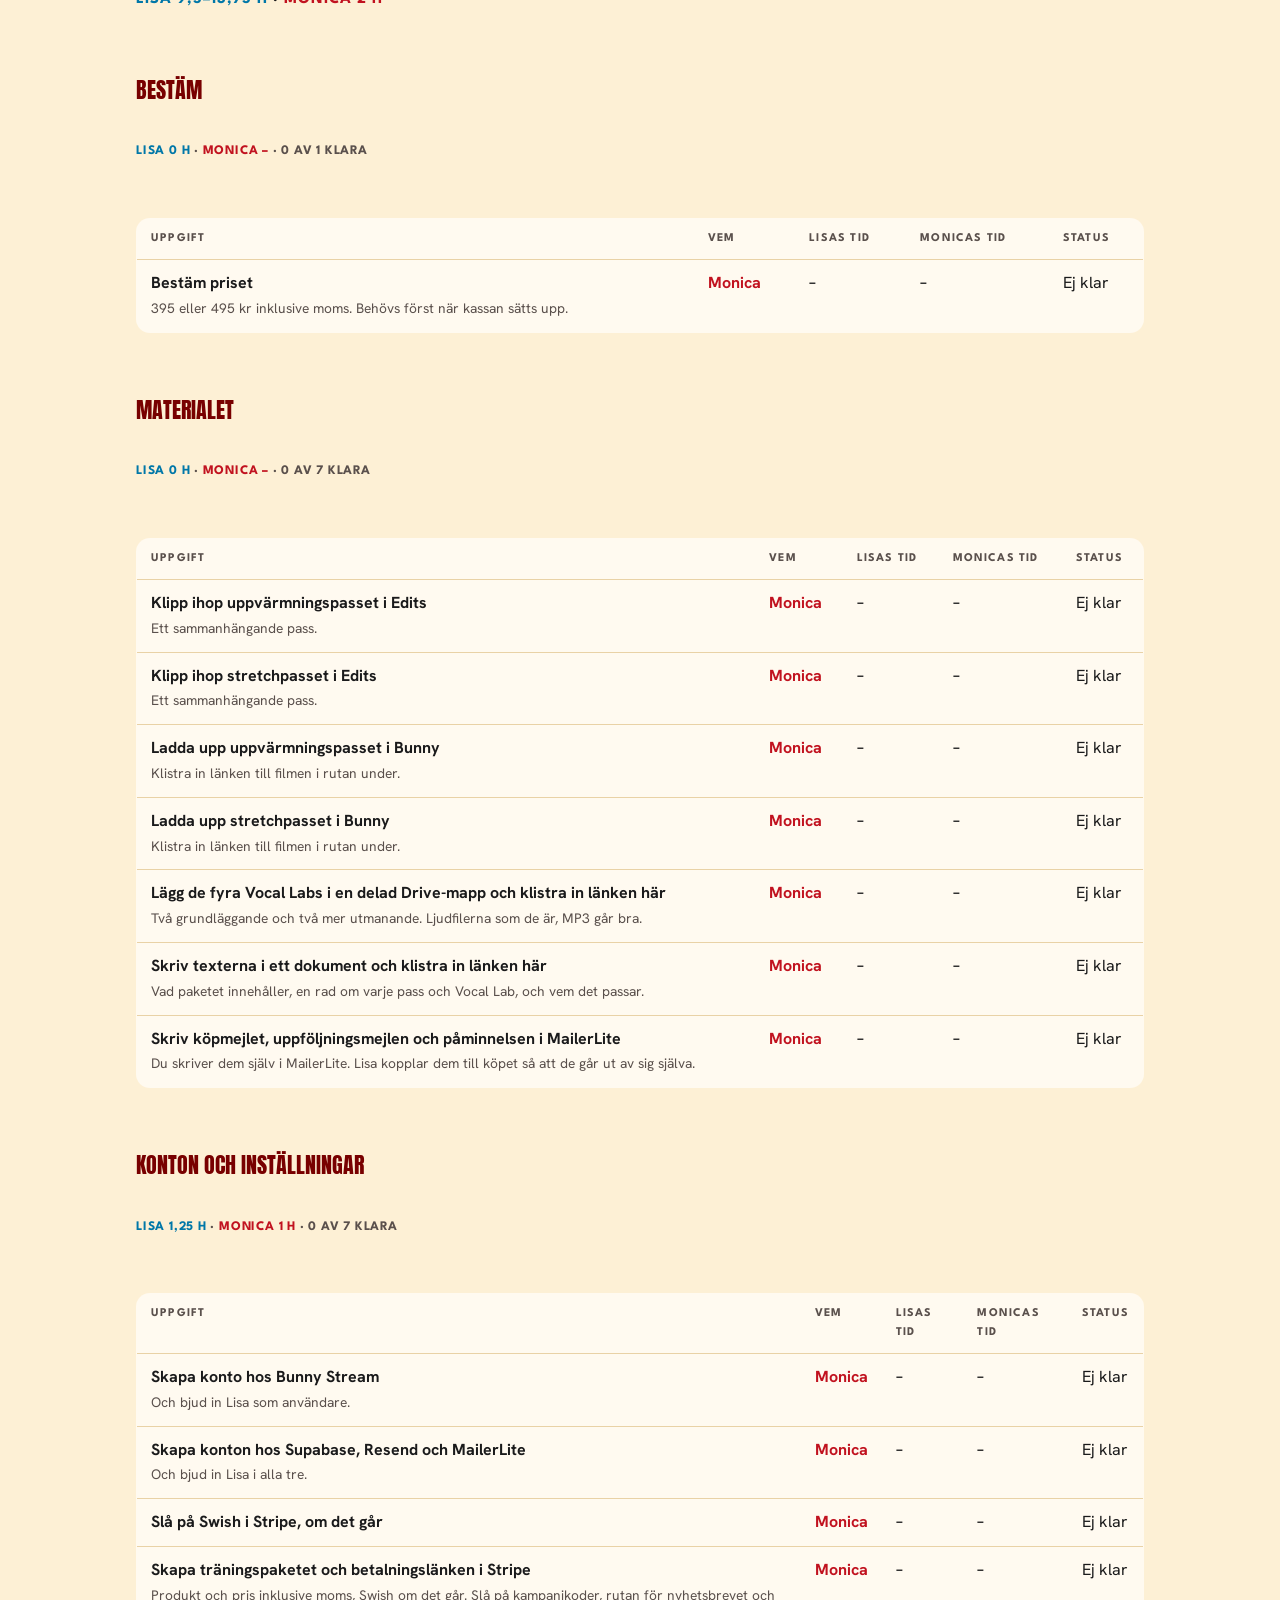
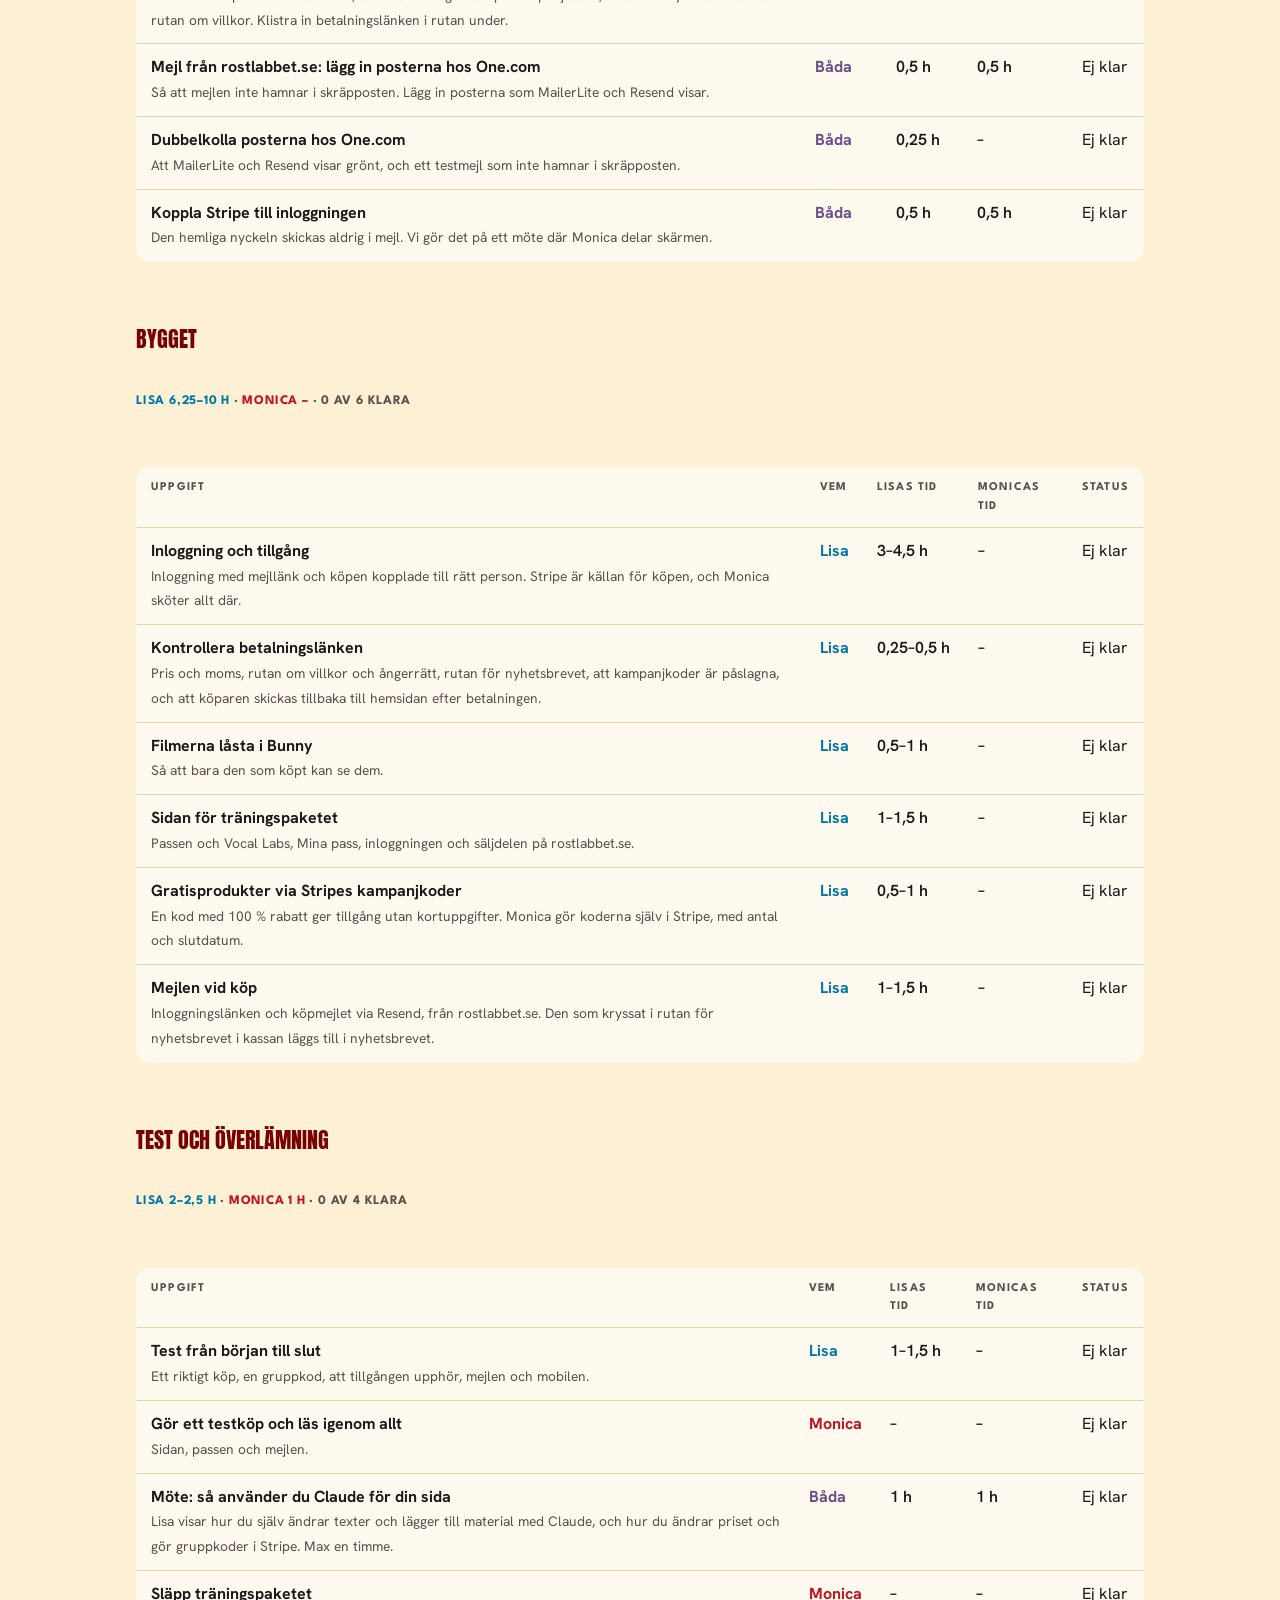
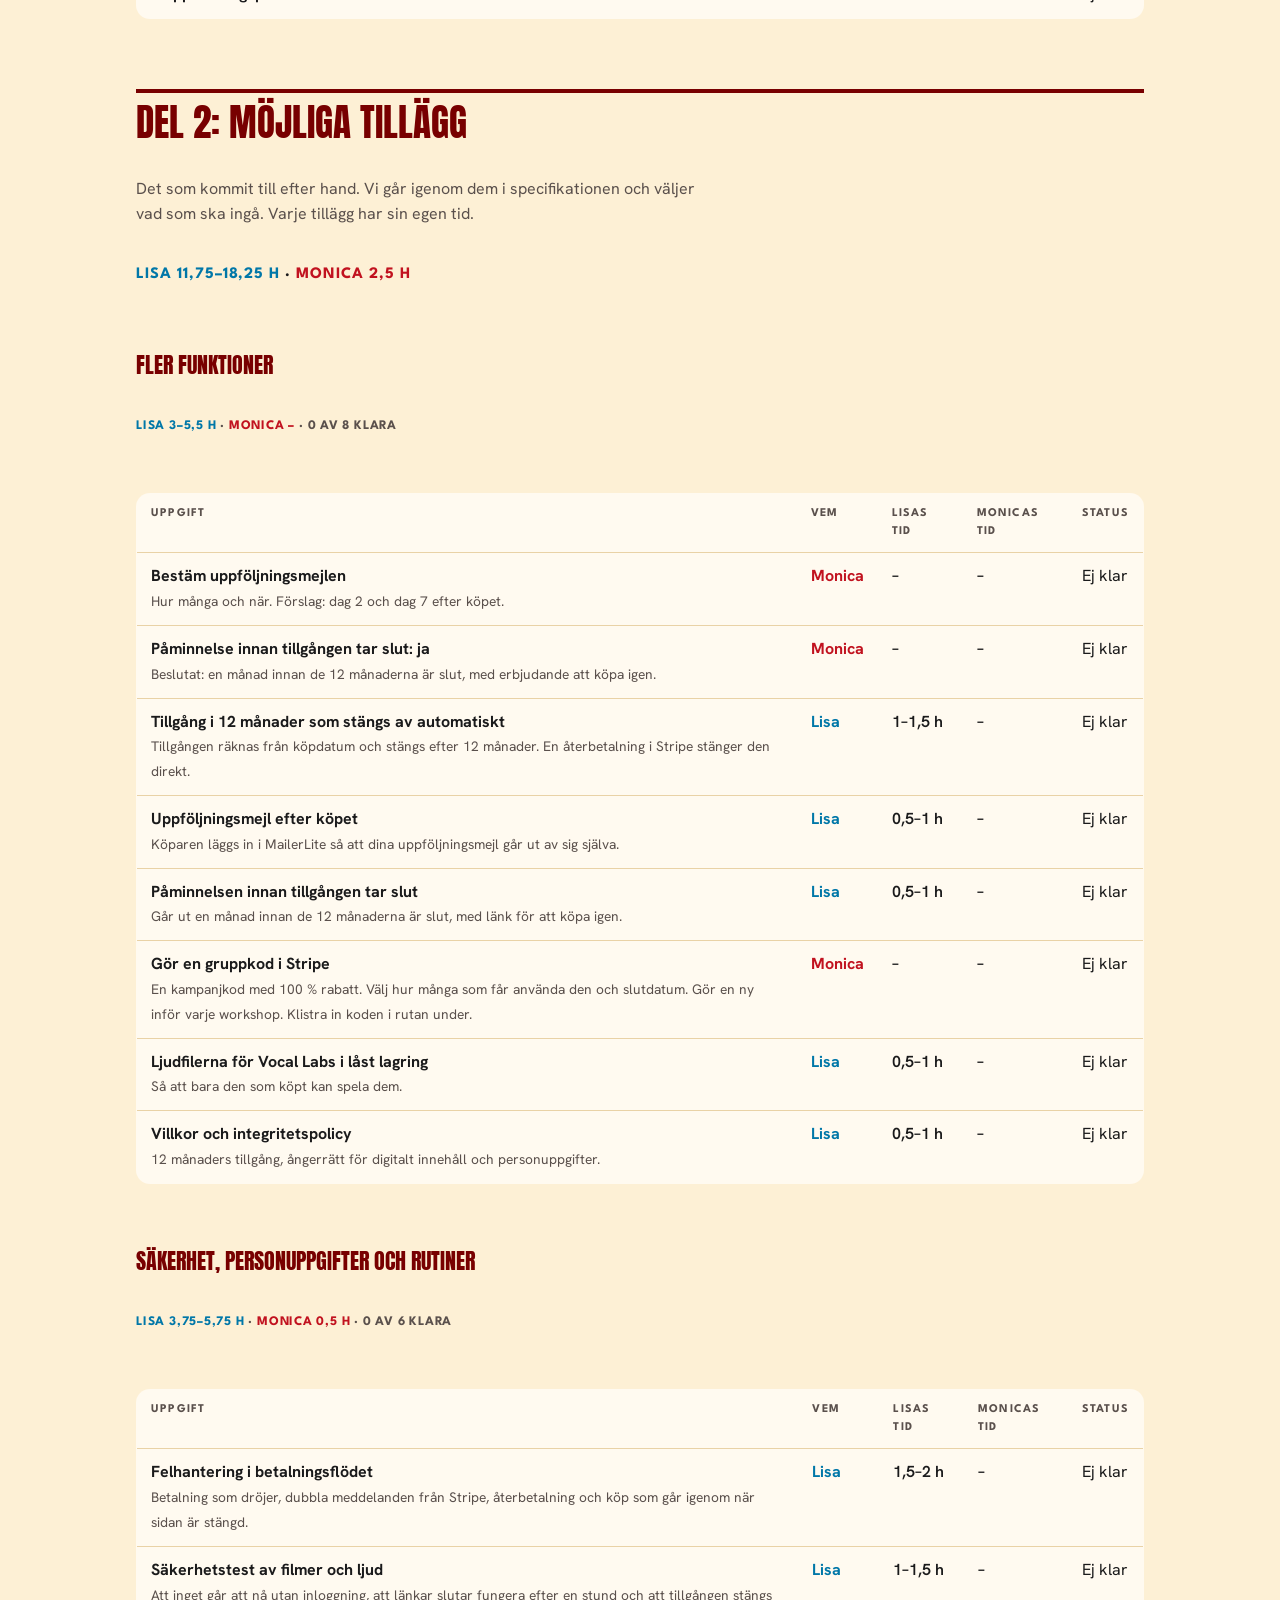
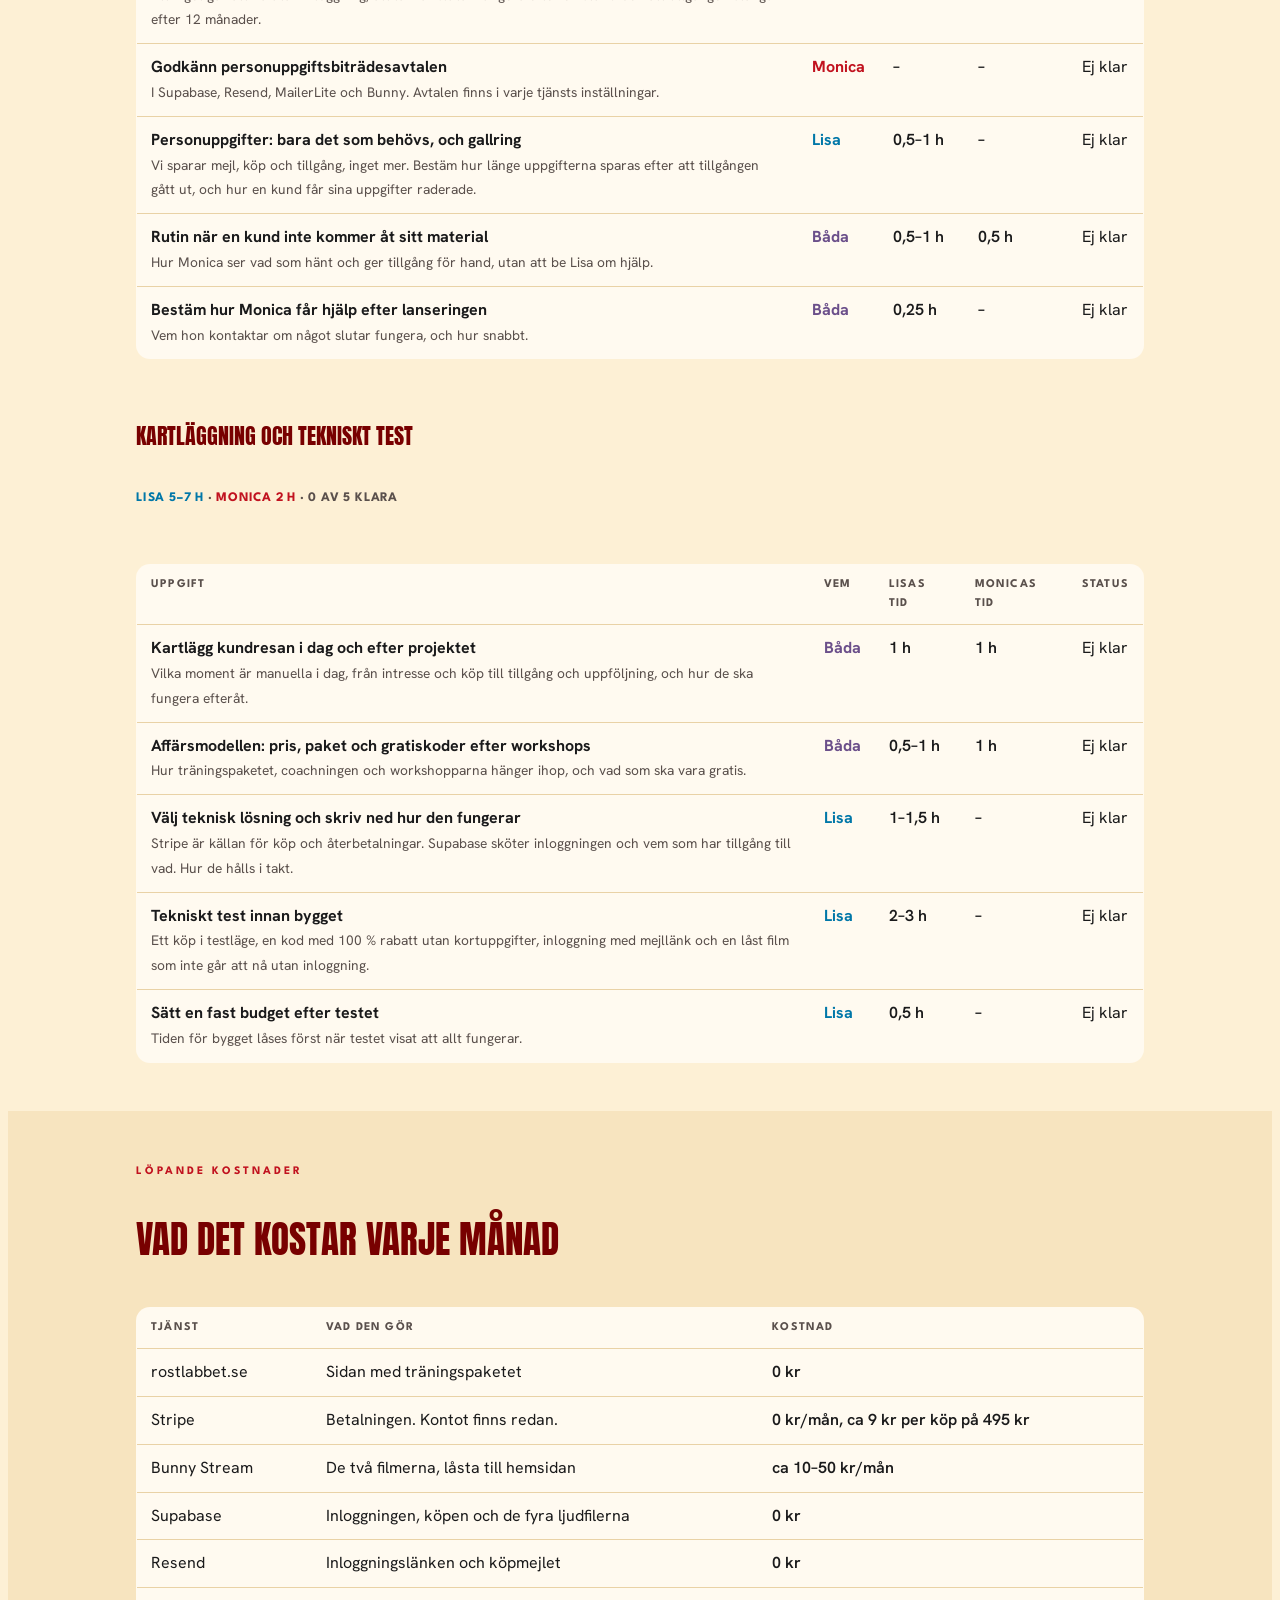
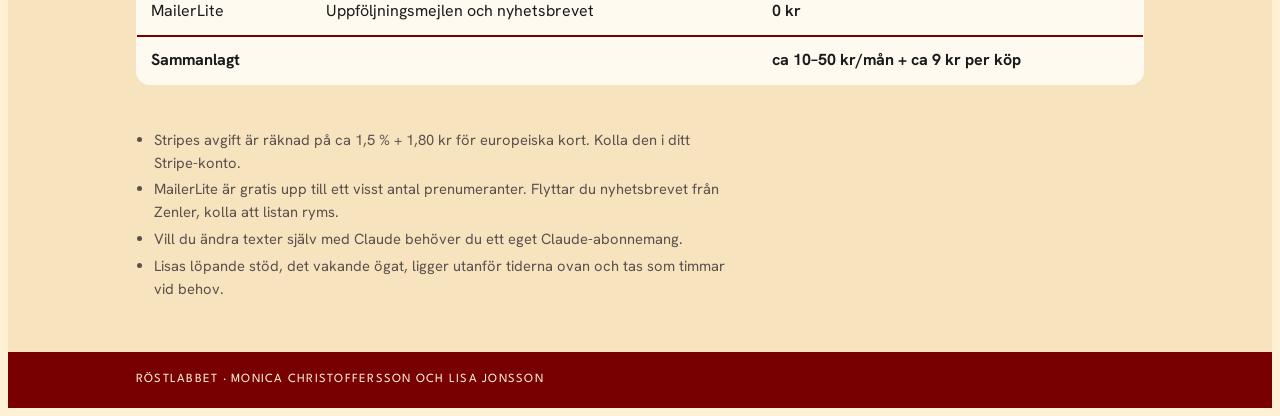
==== commit bfa9ed6d: "Planen för ChatGPT: ursprungligt uppdrag och möjliga tillägg Co-Authored-By: Claude Opus 5.5 <norepl" ====
--- a/plan-mjjpeujlibg0/index.html
+++ b/plan-mjjpeujlibg0/index.html
@@ -50,6 +50,13 @@
 main .wrap{padding-block:26px 40px;display:grid;gap:30px}
 .grupp h2{font-size:1.6rem;color:var(--vocal)}
 .grupp .gh{display:flex;align-items:baseline;justify-content:space-between;gap:12px;flex-wrap:wrap;margin-bottom:10px}
+.delhuvud{padding-top:10px;border-top:4px solid var(--vocal)}
+.delhuvud.del-tillagg{border-top-color:var(--bada);margin-top:20px}
+.delhuvud h2{font-size:clamp(1.9rem,4.5vw,2.6rem);color:var(--vocal)}
+.delhuvud.del-tillagg h2{color:var(--bada)}
+.delhuvud .dtext{color:var(--ink-soft);max-width:65ch;margin-top:4px}
+.delhuvud .dsum{display:flex;flex-wrap:wrap;gap:6px 16px;margin-top:8px;font-family:var(--f-label);font-weight:700;font-size:.9rem;letter-spacing:.06em;text-transform:uppercase;font-variant-numeric:tabular-nums}
+.delhuvud .dsum .gl{color:var(--lisa)}.delhuvud .dsum .gm{color:var(--monica)}
 .grupp .gsum{font-family:var(--f-label);font-weight:700;font-size:.78rem;letter-spacing:.08em;text-transform:uppercase;color:var(--ink-soft);display:flex;flex-wrap:wrap;gap:6px 14px;font-variant-numeric:tabular-nums}
 .grupp .gsum .gl{color:var(--lisa)}.grupp .gsum .gm{color:var(--monica)}
 .lista{background:var(--paper);border:1px solid var(--line);border-radius:16px;overflow:hidden}
@@ -148,6 +155,9 @@
 .plan .wrap{padding-block:clamp(28px,5vw,48px)}
 .plan h2{font-family:var(--f-display);font-weight:400;text-transform:uppercase;color:var(--vocal);font-size:clamp(1.7rem,4vw,2.3rem)}
 .summa{margin-top:14px}
+.del{font-family:var(--f-display);font-weight:400;text-transform:uppercase;color:var(--vocal);font-size:clamp(1.8rem,4vw,2.4rem);margin:40px 0 4px;padding-top:10px;border-top:4px solid var(--vocal)}
+.dtext{color:var(--ink-soft);max-width:65ch}
+.dsum{font-family:var(--f-label);font-weight:700;text-transform:uppercase;letter-spacing:.06em;margin-top:6px}
 </style></head><body>
 <header class="top"><div class="wrap"><p class="kicker">Röstlabbet · Pilot</p><h1>Träningspaketet</h1>
 <p class="lede">Plan och projektbeskrivning för Röstlabbets digitala träningspaket: uppvärmning, stretch och fyra Vocal Labs med 12 månaders tillgång. Ögonblicksbild 12 november 2026.</p></div></header>
@@ -229,10 +239,10 @@
 
 
 <section class="plan"><div class="wrap"><p class="kicker" style="color:var(--signal)">Plan</p><h2>Vem gör vad</h2>
-<p class="summa">Lisas tid räknas på uppgifter som ligger på Lisa eller på båda. Monicas tid är det hon fyllt i hittills. Budgeten för bygget låses efter det tekniska testet i fas 1.</p>
+<p class="summa">Lisas tid räknas på uppgifter som ligger på Lisa eller på båda. Monicas tid är det hon fyllt i hittills. Del 1 är det ursprungliga uppdraget. Del 2 är möjliga tillägg som beslutas i specifikationen, innan ett pristak sätts.</p>
 <h3 class="gt">Timmar per rubrik</h3>
-<div class="tabwrap"><table><thead><tr><th>Rubrik</th><th>Lisa</th><th>Monica</th><th>Klara</th></tr></thead><tbody><tr><td>Fas 1: Kartläggning och tekniskt test</td><td class="kr">5–7,5 h</td><td class="kr">2 h</td><td class="kr">0 av 5</td></tr><tr><td>Bestäm</td><td class="kr">0 h</td><td class="kr">–</td><td class="kr">0 av 3</td></tr><tr><td>Materialet</td><td class="kr">0 h</td><td class="kr">–</td><td class="kr">0 av 7</td></tr><tr><td>Konton och inställningar</td><td class="kr">1,25 h</td><td class="kr">1 h</td><td class="kr">0 av 8</td></tr><tr><td>Bygget</td><td class="kr">8,75–13,5 h</td><td class="kr">–</td><td class="kr">0 av 9</td></tr><tr><td>Säkerhet, personuppgifter och rutiner</td><td class="kr">3,75–5,75 h</td><td class="kr">0,5 h</td><td class="kr">0 av 6</td></tr><tr><td>Test och överlämning</td><td class="kr">3–4,5 h</td><td class="kr">1,5 h</td><td class="kr">0 av 4</td></tr><tr class="tot"><td>Totalt</td><td class="kr">21,75–32,5 h</td><td class="kr">5 h</td><td></td></tr></tbody></table></div>
-<h3 class="gt">Fas 1: Kartläggning och tekniskt test</h3><p class="gsum2"><span class="pl">Lisa 5–7,5 h</span> · <span class="pm">Monica 2 h</span> · 0 av 5 klara</p><div class="tabwrap"><table><thead><tr><th>Uppgift</th><th>Vem</th><th>Lisas tid</th><th>Monicas tid</th><th>Status</th></tr></thead><tbody><tr><td><b>Kartlägg kundresan i dag och efter projektet</b><br><span class="inf">Vilka moment är manuella i dag, från intresse och köp till tillgång och uppföljning, och hur de ska fungera efteråt.</span></td><td class="v-bada">Båda</td><td class="kr">1–1,5 h</td><td class="kr">1 h</td><td>Ej klar</td></tr><tr><td><b>Affärsmodellen: pris, paket och gratiskoder efter workshops</b><br><span class="inf">Hur träningspaketet, coachningen och workshopparna hänger ihop, och vad som ska vara gratis.</span></td><td class="v-bada">Båda</td><td class="kr">0,5–1 h</td><td class="kr">1 h</td><td>Ej klar</td></tr><tr><td><b>Välj teknisk lösning och skriv ned hur den fungerar</b><br><span class="inf">Stripe är källan för köp och återbetalningar. Supabase sköter inloggningen och vem som har tillgång till vad. Hur de hålls i takt.</span></td><td class="v-lisa">Lisa</td><td class="kr">1–1,5 h</td><td class="kr">–</td><td>Ej klar</td></tr><tr><td><b>Tekniskt test innan bygget</b><br><span class="inf">Ett köp i testläge, en kod med 100 % rabatt utan kortuppgifter, inloggning med mejllänk och en låst film som inte går att nå utan inloggning.</span></td><td class="v-lisa">Lisa</td><td class="kr">2–3 h</td><td class="kr">–</td><td>Ej klar</td></tr><tr><td><b>Sätt en fast budget efter testet</b><br><span class="inf">Tiden för bygget låses först när testet visat att allt fungerar.</span></td><td class="v-lisa">Lisa</td><td class="kr">0,5 h</td><td class="kr">–</td><td>Ej klar</td></tr></tbody></table></div><h3 class="gt">Bestäm</h3><p class="gsum2"><span class="pl">Lisa 0 h</span> · <span class="pm">Monica –</span> · 0 av 3 klara</p><div class="tabwrap"><table><thead><tr><th>Uppgift</th><th>Vem</th><th>Lisas tid</th><th>Monicas tid</th><th>Status</th></tr></thead><tbody><tr><td><b>Bestäm priset</b><br><span class="inf">395 eller 495 kr inklusive moms. Behövs först när kassan sätts upp.</span></td><td class="v-monica">Monica</td><td class="kr">–</td><td class="kr">–</td><td>Ej klar</td></tr><tr><td><b>Bestäm uppföljningsmejlen</b><br><span class="inf">Hur många och när. Förslag: dag 2 och dag 7 efter köpet.</span></td><td class="v-monica">Monica</td><td class="kr">–</td><td class="kr">–</td><td>Ej klar</td></tr><tr><td><b>Påminnelse innan tillgången tar slut: ja</b><br><span class="inf">Beslutat: en månad innan de 12 månaderna är slut, med erbjudande att köpa igen.</span></td><td class="v-monica">Monica</td><td class="kr">–</td><td class="kr">–</td><td>Ej klar</td></tr></tbody></table></div><h3 class="gt">Materialet</h3><p class="gsum2"><span class="pl">Lisa 0 h</span> · <span class="pm">Monica –</span> · 0 av 7 klara</p><div class="tabwrap"><table><thead><tr><th>Uppgift</th><th>Vem</th><th>Lisas tid</th><th>Monicas tid</th><th>Status</th></tr></thead><tbody><tr><td><b>Klipp ihop uppvärmningspasset i Edits</b><br><span class="inf">Ett sammanhängande pass.</span></td><td class="v-monica">Monica</td><td class="kr">–</td><td class="kr">–</td><td>Ej klar</td></tr><tr><td><b>Klipp ihop stretchpasset i Edits</b><br><span class="inf">Ett sammanhängande pass.</span></td><td class="v-monica">Monica</td><td class="kr">–</td><td class="kr">–</td><td>Ej klar</td></tr><tr><td><b>Ladda upp uppvärmningspasset i Bunny</b><br><span class="inf">Klistra in länken till filmen i rutan under.</span></td><td class="v-monica">Monica</td><td class="kr">–</td><td class="kr">–</td><td>Ej klar</td></tr><tr><td><b>Ladda upp stretchpasset i Bunny</b><br><span class="inf">Klistra in länken till filmen i rutan under.</span></td><td class="v-monica">Monica</td><td class="kr">–</td><td class="kr">–</td><td>Ej klar</td></tr><tr><td><b>Lägg de fyra Vocal Labs i en delad Drive-mapp och klistra in länken här</b><br><span class="inf">Två grundläggande och två mer utmanande. Ljudfilerna som de är, MP3 går bra.</span></td><td class="v-monica">Monica</td><td class="kr">–</td><td class="kr">–</td><td>Ej klar</td></tr><tr><td><b>Skriv texterna i ett dokument och klistra in länken här</b><br><span class="inf">Vad paketet innehåller, en rad om varje pass och Vocal Lab, och vem det passar.</span></td><td class="v-monica">Monica</td><td class="kr">–</td><td class="kr">–</td><td>Ej klar</td></tr><tr><td><b>Skriv köpmejlet, uppföljningsmejlen och påminnelsen i MailerLite</b><br><span class="inf">Du skriver dem själv i MailerLite. Lisa kopplar dem till köpet så att de går ut av sig själva.</span></td><td class="v-monica">Monica</td><td class="kr">–</td><td class="kr">–</td><td>Ej klar</td></tr></tbody></table></div><h3 class="gt">Konton och inställningar</h3><p class="gsum2"><span class="pl">Lisa 1,25 h</span> · <span class="pm">Monica 1 h</span> · 0 av 8 klara</p><div class="tabwrap"><table><thead><tr><th>Uppgift</th><th>Vem</th><th>Lisas tid</th><th>Monicas tid</th><th>Status</th></tr></thead><tbody><tr><td><b>Skapa konto hos Bunny Stream</b><br><span class="inf">Och bjud in Lisa som användare.</span></td><td class="v-monica">Monica</td><td class="kr">–</td><td class="kr">–</td><td>Ej klar</td></tr><tr><td><b>Skapa konton hos Supabase, Resend och MailerLite</b><br><span class="inf">Och bjud in Lisa i alla tre.</span></td><td class="v-monica">Monica</td><td class="kr">–</td><td class="kr">–</td><td>Ej klar</td></tr><tr><td><b>Slå på Swish i Stripe, om det går</b></td><td class="v-monica">Monica</td><td class="kr">–</td><td class="kr">–</td><td>Ej klar</td></tr><tr><td><b>Skapa träningspaketet och betalningslänken i Stripe</b><br><span class="inf">Produkt och pris inklusive moms, Swish om det går. Slå på kampanjkoder, rutan för nyhetsbrevet och rutan om villkor. Klistra in betalningslänken i rutan under.</span></td><td class="v-monica">Monica</td><td class="kr">–</td><td class="kr">–</td><td>Ej klar</td></tr><tr><td><b>Gör en gruppkod i Stripe</b><br><span class="inf">En kampanjkod med 100 % rabatt. Välj hur många som får använda den och slutdatum. Gör en ny inför varje workshop. Klistra in koden i rutan under.</span></td><td class="v-monica">Monica</td><td class="kr">–</td><td class="kr">–</td><td>Ej klar</td></tr><tr><td><b>Mejl från rostlabbet.se: lägg in posterna hos One.com</b><br><span class="inf">Så att mejlen inte hamnar i skräpposten. Lägg in posterna som MailerLite och Resend visar.</span></td><td class="v-bada">Båda</td><td class="kr">0,5 h</td><td class="kr">0,5 h</td><td>Ej klar</td></tr><tr><td><b>Dubbelkolla posterna hos One.com</b><br><span class="inf">Att MailerLite och Resend visar grönt, och ett testmejl som inte hamnar i skräpposten.</span></td><td class="v-bada">Båda</td><td class="kr">0,25 h</td><td class="kr">–</td><td>Ej klar</td></tr><tr><td><b>Koppla Stripe till inloggningen</b><br><span class="inf">Den hemliga nyckeln skickas aldrig i mejl. Vi gör det på ett möte där Monica delar skärmen.</span></td><td class="v-bada">Båda</td><td class="kr">0,5 h</td><td class="kr">0,5 h</td><td>Ej klar</td></tr></tbody></table></div><h3 class="gt">Bygget</h3><p class="gsum2"><span class="pl">Lisa 8,75–13,5 h</span> · <span class="pm">Monica –</span> · 0 av 9 klara</p><div class="tabwrap"><table><thead><tr><th>Uppgift</th><th>Vem</th><th>Lisas tid</th><th>Monicas tid</th><th>Status</th></tr></thead><tbody><tr><td><b>Inloggning och tillgång</b><br><span class="inf">Stripe är källan för köp och återbetalningar. Supabase sköter inloggningen med mejllänk och vem som har tillgång till vad. En säker koppling på servern uppdaterar tillgången vid köp, återbetalning och när de 12 månaderna går ut. Monica sköter allt i Stripe.</span></td><td class="v-lisa">Lisa</td><td class="kr">3–4 h</td><td class="kr">–</td><td>Ej klar</td></tr><tr><td><b>Kontrollera betalningslänken</b><br><span class="inf">Pris och moms, rutan om villkor och ångerrätt, rutan för nyhetsbrevet, att kampanjkoder är påslagna, och att köparen skickas tillbaka till hemsidan efter betalningen.</span></td><td class="v-lisa">Lisa</td><td class="kr">0,25–0,5 h</td><td class="kr">–</td><td>Ej klar</td></tr><tr><td><b>Filmerna och ljudfilerna låsta</b><br><span class="inf">Filmerna låsta i Bunny och ljudfilerna i Supabase, så att bara den som köpt kan spela dem.</span></td><td class="v-lisa">Lisa</td><td class="kr">0,5–1 h</td><td class="kr">–</td><td>Ej klar</td></tr><tr><td><b>Sidan för träningspaketet</b><br><span class="inf">Passen och Vocal Labs, Mina pass, inloggningen och säljdelen på rostlabbet.se.</span></td><td class="v-lisa">Lisa</td><td class="kr">2–3 h</td><td class="kr">–</td><td>Ej klar</td></tr><tr><td><b>Gratisprodukter via Stripes kampanjkoder</b><br><span class="inf">En kod med 100 % rabatt ger tillgång utan kortuppgifter. Monica gör koderna själv i Stripe, med antal och slutdatum.</span></td><td class="v-lisa">Lisa</td><td class="kr">0,5–1 h</td><td class="kr">–</td><td>Ej klar</td></tr><tr><td><b>Koppla mejlen till köpet</b><br><span class="inf">Inloggningslänken via Resend. Köpet läggs in i MailerLite så att Monicas köpmejl och uppföljning startar av sig själva. Den som kryssat i rutan för nyhetsbrevet i kassan läggs till i nyhetsbrevet.</span></td><td class="v-lisa">Lisa</td><td class="kr">1–1,5 h</td><td class="kr">–</td><td>Ej klar</td></tr><tr><td><b>Villkor och integritetspolicy</b><br><span class="inf">12 månaders tillgång, ångerrätt för digitalt innehåll och personuppgifter.</span></td><td class="v-lisa">Lisa</td><td class="kr">0,5–1 h</td><td class="kr">–</td><td>Ej klar</td></tr><tr><td><b>Förbered Claude för Monicas sida</b><br><span class="inf">Instruktioner som gör att Claude följer mallen och låter resten av sidan vara. Görs inför mötet.</span></td><td class="v-lisa">Lisa</td><td class="kr">0,5 h</td><td class="kr">–</td><td>Ej klar</td></tr><tr><td><b>Påminnelsen innan tillgången tar slut</b><br><span class="inf">Går ut en månad innan de 12 månaderna är slut, med länk för att köpa igen.</span></td><td class="v-lisa">Lisa</td><td class="kr">0,5–1 h</td><td class="kr">–</td><td>Ej klar</td></tr></tbody></table></div><h3 class="gt">Säkerhet, personuppgifter och rutiner</h3><p class="gsum2"><span class="pl">Lisa 3,75–5,75 h</span> · <span class="pm">Monica 0,5 h</span> · 0 av 6 klara</p><div class="tabwrap"><table><thead><tr><th>Uppgift</th><th>Vem</th><th>Lisas tid</th><th>Monicas tid</th><th>Status</th></tr></thead><tbody><tr><td><b>Felhantering i betalningsflödet</b><br><span class="inf">Betalning som dröjer, dubbla meddelanden från Stripe, återbetalning och köp som går igenom när sidan är stängd.</span></td><td class="v-lisa">Lisa</td><td class="kr">1,5–2 h</td><td class="kr">–</td><td>Ej klar</td></tr><tr><td><b>Säkerhetstest av filmer och ljud</b><br><span class="inf">Att inget går att nå utan inloggning, att länkar slutar fungera efter en stund och att tillgången stängs efter 12 månader.</span></td><td class="v-lisa">Lisa</td><td class="kr">1–1,5 h</td><td class="kr">–</td><td>Ej klar</td></tr><tr><td><b>Godkänn personuppgiftsbiträdesavtalen</b><br><span class="inf">I Supabase, Resend, MailerLite och Bunny. Avtalen finns i varje tjänsts inställningar.</span></td><td class="v-monica">Monica</td><td class="kr">–</td><td class="kr">–</td><td>Ej klar</td></tr><tr><td><b>Personuppgifter: bara det som behövs, och gallring</b><br><span class="inf">Vi sparar mejl, köp och tillgång, inget mer. Bestäm hur länge uppgifterna sparas efter att tillgången gått ut, och hur en kund får sina uppgifter raderade.</span></td><td class="v-lisa">Lisa</td><td class="kr">0,5–1 h</td><td class="kr">–</td><td>Ej klar</td></tr><tr><td><b>Rutin när en kund inte kommer åt sitt material</b><br><span class="inf">Hur Monica ser vad som hänt och ger tillgång för hand, utan att be Lisa om hjälp.</span></td><td class="v-bada">Båda</td><td class="kr">0,5–1 h</td><td class="kr">0,5 h</td><td>Ej klar</td></tr><tr><td><b>Bestäm hur Monica får hjälp efter lanseringen</b><br><span class="inf">Vem hon kontaktar om något slutar fungera, och hur snabbt.</span></td><td class="v-bada">Båda</td><td class="kr">0,25 h</td><td class="kr">–</td><td>Ej klar</td></tr></tbody></table></div><h3 class="gt">Test och överlämning</h3><p class="gsum2"><span class="pl">Lisa 3–4,5 h</span> · <span class="pm">Monica 1,5 h</span> · 0 av 4 klara</p><div class="tabwrap"><table><thead><tr><th>Uppgift</th><th>Vem</th><th>Lisas tid</th><th>Monicas tid</th><th>Status</th></tr></thead><tbody><tr><td><b>Test från början till slut</b><br><span class="inf">Ett riktigt köp, en gruppkod, att tillgången upphör, mejlen och mobilen.</span></td><td class="v-lisa">Lisa</td><td class="kr">2–3 h</td><td class="kr">–</td><td>Ej klar</td></tr><tr><td><b>Gör ett testköp och läs igenom allt</b><br><span class="inf">Sidan, passen och mejlen.</span></td><td class="v-monica">Monica</td><td class="kr">–</td><td class="kr">–</td><td>Ej klar</td></tr><tr><td><b>Möte: så uppdaterar du din sida med Claude</b><br><span class="inf">Vi installerar Claude på din dator och gör en första ändring tillsammans. Plus hur du ändrar priset och gör gruppkoder i Stripe, och byter film i Bunny.</span></td><td class="v-bada">Båda</td><td class="kr">1–1,5 h</td><td class="kr">1,5 h</td><td>Ej klar</td></tr><tr><td><b>Släpp träningspaketet</b></td><td class="v-monica">Monica</td><td class="kr">–</td><td class="kr">–</td><td>Ej klar</td></tr></tbody></table></div></div></section>
+<div class="tabwrap"><table><thead><tr><th>Rubrik</th><th>Lisa</th><th>Monica</th><th>Klara</th></tr></thead><tbody><tr><td>Del 1 · Bestäm</td><td class="kr">0 h</td><td class="kr">–</td><td class="kr">0 av 1</td></tr><tr><td>Del 1 · Materialet</td><td class="kr">0 h</td><td class="kr">–</td><td class="kr">0 av 7</td></tr><tr><td>Del 1 · Konton och inställningar</td><td class="kr">1,25 h</td><td class="kr">1 h</td><td class="kr">0 av 7</td></tr><tr><td>Del 1 · Bygget</td><td class="kr">6,25–10 h</td><td class="kr">–</td><td class="kr">0 av 6</td></tr><tr><td>Del 1 · Test och överlämning</td><td class="kr">2–2,5 h</td><td class="kr">1 h</td><td class="kr">0 av 4</td></tr><tr><td>Del 2 · Fler funktioner</td><td class="kr">3–5,5 h</td><td class="kr">–</td><td class="kr">0 av 8</td></tr><tr><td>Del 2 · Säkerhet, personuppgifter och rutiner</td><td class="kr">3,75–5,75 h</td><td class="kr">0,5 h</td><td class="kr">0 av 6</td></tr><tr><td>Del 2 · Kartläggning och tekniskt test</td><td class="kr">5–7 h</td><td class="kr">2 h</td><td class="kr">0 av 5</td></tr><tr class="tot"><td>Del 1, ursprungligt uppdrag</td><td class="kr">9,5–13,75 h</td><td class="kr">2 h</td><td></td></tr><tr><td>Del 2, möjliga tillägg</td><td class="kr">11,75–18,25 h</td><td class="kr">2,5 h</td><td></td></tr><tr class="tot"><td>Allt, om alla tillägg väljs</td><td class="kr">21,25–32 h</td><td class="kr">4,5 h</td><td></td></tr></tbody></table></div>
+<h2 class="del">Del 1: Ursprungligt uppdrag</h2><p class="dtext">Det som ingick i uppskattningen 10,5–15 timmar, anpassat till piloten med ett träningspaket.</p><p class="dsum"><span class="pl">Lisa 9,5–13,75 h</span> · <span class="pm">Monica 2 h</span></p><h3 class="gt">Bestäm</h3><p class="gsum2"><span class="pl">Lisa 0 h</span> · <span class="pm">Monica –</span> · 0 av 1 klara</p><div class="tabwrap"><table><thead><tr><th>Uppgift</th><th>Vem</th><th>Lisas tid</th><th>Monicas tid</th><th>Status</th></tr></thead><tbody><tr><td><b>Bestäm priset</b><br><span class="inf">395 eller 495 kr inklusive moms. Behövs först när kassan sätts upp.</span></td><td class="v-monica">Monica</td><td class="kr">–</td><td class="kr">–</td><td>Ej klar</td></tr></tbody></table></div><h3 class="gt">Materialet</h3><p class="gsum2"><span class="pl">Lisa 0 h</span> · <span class="pm">Monica –</span> · 0 av 7 klara</p><div class="tabwrap"><table><thead><tr><th>Uppgift</th><th>Vem</th><th>Lisas tid</th><th>Monicas tid</th><th>Status</th></tr></thead><tbody><tr><td><b>Klipp ihop uppvärmningspasset i Edits</b><br><span class="inf">Ett sammanhängande pass.</span></td><td class="v-monica">Monica</td><td class="kr">–</td><td class="kr">–</td><td>Ej klar</td></tr><tr><td><b>Klipp ihop stretchpasset i Edits</b><br><span class="inf">Ett sammanhängande pass.</span></td><td class="v-monica">Monica</td><td class="kr">–</td><td class="kr">–</td><td>Ej klar</td></tr><tr><td><b>Ladda upp uppvärmningspasset i Bunny</b><br><span class="inf">Klistra in länken till filmen i rutan under.</span></td><td class="v-monica">Monica</td><td class="kr">–</td><td class="kr">–</td><td>Ej klar</td></tr><tr><td><b>Ladda upp stretchpasset i Bunny</b><br><span class="inf">Klistra in länken till filmen i rutan under.</span></td><td class="v-monica">Monica</td><td class="kr">–</td><td class="kr">–</td><td>Ej klar</td></tr><tr><td><b>Lägg de fyra Vocal Labs i en delad Drive-mapp och klistra in länken här</b><br><span class="inf">Två grundläggande och två mer utmanande. Ljudfilerna som de är, MP3 går bra.</span></td><td class="v-monica">Monica</td><td class="kr">–</td><td class="kr">–</td><td>Ej klar</td></tr><tr><td><b>Skriv texterna i ett dokument och klistra in länken här</b><br><span class="inf">Vad paketet innehåller, en rad om varje pass och Vocal Lab, och vem det passar.</span></td><td class="v-monica">Monica</td><td class="kr">–</td><td class="kr">–</td><td>Ej klar</td></tr><tr><td><b>Skriv köpmejlet, uppföljningsmejlen och påminnelsen i MailerLite</b><br><span class="inf">Du skriver dem själv i MailerLite. Lisa kopplar dem till köpet så att de går ut av sig själva.</span></td><td class="v-monica">Monica</td><td class="kr">–</td><td class="kr">–</td><td>Ej klar</td></tr></tbody></table></div><h3 class="gt">Konton och inställningar</h3><p class="gsum2"><span class="pl">Lisa 1,25 h</span> · <span class="pm">Monica 1 h</span> · 0 av 7 klara</p><div class="tabwrap"><table><thead><tr><th>Uppgift</th><th>Vem</th><th>Lisas tid</th><th>Monicas tid</th><th>Status</th></tr></thead><tbody><tr><td><b>Skapa konto hos Bunny Stream</b><br><span class="inf">Och bjud in Lisa som användare.</span></td><td class="v-monica">Monica</td><td class="kr">–</td><td class="kr">–</td><td>Ej klar</td></tr><tr><td><b>Skapa konton hos Supabase, Resend och MailerLite</b><br><span class="inf">Och bjud in Lisa i alla tre.</span></td><td class="v-monica">Monica</td><td class="kr">–</td><td class="kr">–</td><td>Ej klar</td></tr><tr><td><b>Slå på Swish i Stripe, om det går</b></td><td class="v-monica">Monica</td><td class="kr">–</td><td class="kr">–</td><td>Ej klar</td></tr><tr><td><b>Skapa träningspaketet och betalningslänken i Stripe</b><br><span class="inf">Produkt och pris inklusive moms, Swish om det går. Slå på kampanjkoder, rutan för nyhetsbrevet och rutan om villkor. Klistra in betalningslänken i rutan under.</span></td><td class="v-monica">Monica</td><td class="kr">–</td><td class="kr">–</td><td>Ej klar</td></tr><tr><td><b>Mejl från rostlabbet.se: lägg in posterna hos One.com</b><br><span class="inf">Så att mejlen inte hamnar i skräpposten. Lägg in posterna som MailerLite och Resend visar.</span></td><td class="v-bada">Båda</td><td class="kr">0,5 h</td><td class="kr">0,5 h</td><td>Ej klar</td></tr><tr><td><b>Dubbelkolla posterna hos One.com</b><br><span class="inf">Att MailerLite och Resend visar grönt, och ett testmejl som inte hamnar i skräpposten.</span></td><td class="v-bada">Båda</td><td class="kr">0,25 h</td><td class="kr">–</td><td>Ej klar</td></tr><tr><td><b>Koppla Stripe till inloggningen</b><br><span class="inf">Den hemliga nyckeln skickas aldrig i mejl. Vi gör det på ett möte där Monica delar skärmen.</span></td><td class="v-bada">Båda</td><td class="kr">0,5 h</td><td class="kr">0,5 h</td><td>Ej klar</td></tr></tbody></table></div><h3 class="gt">Bygget</h3><p class="gsum2"><span class="pl">Lisa 6,25–10 h</span> · <span class="pm">Monica –</span> · 0 av 6 klara</p><div class="tabwrap"><table><thead><tr><th>Uppgift</th><th>Vem</th><th>Lisas tid</th><th>Monicas tid</th><th>Status</th></tr></thead><tbody><tr><td><b>Inloggning och tillgång</b><br><span class="inf">Inloggning med mejllänk och köpen kopplade till rätt person. Stripe är källan för köpen, och Monica sköter allt där.</span></td><td class="v-lisa">Lisa</td><td class="kr">3–4,5 h</td><td class="kr">–</td><td>Ej klar</td></tr><tr><td><b>Kontrollera betalningslänken</b><br><span class="inf">Pris och moms, rutan om villkor och ångerrätt, rutan för nyhetsbrevet, att kampanjkoder är påslagna, och att köparen skickas tillbaka till hemsidan efter betalningen.</span></td><td class="v-lisa">Lisa</td><td class="kr">0,25–0,5 h</td><td class="kr">–</td><td>Ej klar</td></tr><tr><td><b>Filmerna låsta i Bunny</b><br><span class="inf">Så att bara den som köpt kan se dem.</span></td><td class="v-lisa">Lisa</td><td class="kr">0,5–1 h</td><td class="kr">–</td><td>Ej klar</td></tr><tr><td><b>Sidan för träningspaketet</b><br><span class="inf">Passen och Vocal Labs, Mina pass, inloggningen och säljdelen på rostlabbet.se.</span></td><td class="v-lisa">Lisa</td><td class="kr">1–1,5 h</td><td class="kr">–</td><td>Ej klar</td></tr><tr><td><b>Gratisprodukter via Stripes kampanjkoder</b><br><span class="inf">En kod med 100 % rabatt ger tillgång utan kortuppgifter. Monica gör koderna själv i Stripe, med antal och slutdatum.</span></td><td class="v-lisa">Lisa</td><td class="kr">0,5–1 h</td><td class="kr">–</td><td>Ej klar</td></tr><tr><td><b>Mejlen vid köp</b><br><span class="inf">Inloggningslänken och köpmejlet via Resend, från rostlabbet.se. Den som kryssat i rutan för nyhetsbrevet i kassan läggs till i nyhetsbrevet.</span></td><td class="v-lisa">Lisa</td><td class="kr">1–1,5 h</td><td class="kr">–</td><td>Ej klar</td></tr></tbody></table></div><h3 class="gt">Test och överlämning</h3><p class="gsum2"><span class="pl">Lisa 2–2,5 h</span> · <span class="pm">Monica 1 h</span> · 0 av 4 klara</p><div class="tabwrap"><table><thead><tr><th>Uppgift</th><th>Vem</th><th>Lisas tid</th><th>Monicas tid</th><th>Status</th></tr></thead><tbody><tr><td><b>Test från början till slut</b><br><span class="inf">Ett riktigt köp, en gruppkod, att tillgången upphör, mejlen och mobilen.</span></td><td class="v-lisa">Lisa</td><td class="kr">1–1,5 h</td><td class="kr">–</td><td>Ej klar</td></tr><tr><td><b>Gör ett testköp och läs igenom allt</b><br><span class="inf">Sidan, passen och mejlen.</span></td><td class="v-monica">Monica</td><td class="kr">–</td><td class="kr">–</td><td>Ej klar</td></tr><tr><td><b>Möte: så använder du Claude för din sida</b><br><span class="inf">Lisa visar hur du själv ändrar texter och lägger till material med Claude, och hur du ändrar priset och gör gruppkoder i Stripe. Max en timme.</span></td><td class="v-bada">Båda</td><td class="kr">1 h</td><td class="kr">1 h</td><td>Ej klar</td></tr><tr><td><b>Släpp träningspaketet</b></td><td class="v-monica">Monica</td><td class="kr">–</td><td class="kr">–</td><td>Ej klar</td></tr></tbody></table></div><h2 class="del">Del 2: Möjliga tillägg</h2><p class="dtext">Det som kommit till efter hand. Vi går igenom dem i specifikationen och väljer vad som ska ingå. Varje tillägg har sin egen tid.</p><p class="dsum"><span class="pl">Lisa 11,75–18,25 h</span> · <span class="pm">Monica 2,5 h</span></p><h3 class="gt">Fler funktioner</h3><p class="gsum2"><span class="pl">Lisa 3–5,5 h</span> · <span class="pm">Monica –</span> · 0 av 8 klara</p><div class="tabwrap"><table><thead><tr><th>Uppgift</th><th>Vem</th><th>Lisas tid</th><th>Monicas tid</th><th>Status</th></tr></thead><tbody><tr><td><b>Bestäm uppföljningsmejlen</b><br><span class="inf">Hur många och när. Förslag: dag 2 och dag 7 efter köpet.</span></td><td class="v-monica">Monica</td><td class="kr">–</td><td class="kr">–</td><td>Ej klar</td></tr><tr><td><b>Påminnelse innan tillgången tar slut: ja</b><br><span class="inf">Beslutat: en månad innan de 12 månaderna är slut, med erbjudande att köpa igen.</span></td><td class="v-monica">Monica</td><td class="kr">–</td><td class="kr">–</td><td>Ej klar</td></tr><tr><td><b>Tillgång i 12 månader som stängs av automatiskt</b><br><span class="inf">Tillgången räknas från köpdatum och stängs efter 12 månader. En återbetalning i Stripe stänger den direkt.</span></td><td class="v-lisa">Lisa</td><td class="kr">1–1,5 h</td><td class="kr">–</td><td>Ej klar</td></tr><tr><td><b>Uppföljningsmejl efter köpet</b><br><span class="inf">Köparen läggs in i MailerLite så att dina uppföljningsmejl går ut av sig själva.</span></td><td class="v-lisa">Lisa</td><td class="kr">0,5–1 h</td><td class="kr">–</td><td>Ej klar</td></tr><tr><td><b>Påminnelsen innan tillgången tar slut</b><br><span class="inf">Går ut en månad innan de 12 månaderna är slut, med länk för att köpa igen.</span></td><td class="v-lisa">Lisa</td><td class="kr">0,5–1 h</td><td class="kr">–</td><td>Ej klar</td></tr><tr><td><b>Gör en gruppkod i Stripe</b><br><span class="inf">En kampanjkod med 100 % rabatt. Välj hur många som får använda den och slutdatum. Gör en ny inför varje workshop. Klistra in koden i rutan under.</span></td><td class="v-monica">Monica</td><td class="kr">–</td><td class="kr">–</td><td>Ej klar</td></tr><tr><td><b>Ljudfilerna för Vocal Labs i låst lagring</b><br><span class="inf">Så att bara den som köpt kan spela dem.</span></td><td class="v-lisa">Lisa</td><td class="kr">0,5–1 h</td><td class="kr">–</td><td>Ej klar</td></tr><tr><td><b>Villkor och integritetspolicy</b><br><span class="inf">12 månaders tillgång, ångerrätt för digitalt innehåll och personuppgifter.</span></td><td class="v-lisa">Lisa</td><td class="kr">0,5–1 h</td><td class="kr">–</td><td>Ej klar</td></tr></tbody></table></div><h3 class="gt">Säkerhet, personuppgifter och rutiner</h3><p class="gsum2"><span class="pl">Lisa 3,75–5,75 h</span> · <span class="pm">Monica 0,5 h</span> · 0 av 6 klara</p><div class="tabwrap"><table><thead><tr><th>Uppgift</th><th>Vem</th><th>Lisas tid</th><th>Monicas tid</th><th>Status</th></tr></thead><tbody><tr><td><b>Felhantering i betalningsflödet</b><br><span class="inf">Betalning som dröjer, dubbla meddelanden från Stripe, återbetalning och köp som går igenom när sidan är stängd.</span></td><td class="v-lisa">Lisa</td><td class="kr">1,5–2 h</td><td class="kr">–</td><td>Ej klar</td></tr><tr><td><b>Säkerhetstest av filmer och ljud</b><br><span class="inf">Att inget går att nå utan inloggning, att länkar slutar fungera efter en stund och att tillgången stängs efter 12 månader.</span></td><td class="v-lisa">Lisa</td><td class="kr">1–1,5 h</td><td class="kr">–</td><td>Ej klar</td></tr><tr><td><b>Godkänn personuppgiftsbiträdesavtalen</b><br><span class="inf">I Supabase, Resend, MailerLite och Bunny. Avtalen finns i varje tjänsts inställningar.</span></td><td class="v-monica">Monica</td><td class="kr">–</td><td class="kr">–</td><td>Ej klar</td></tr><tr><td><b>Personuppgifter: bara det som behövs, och gallring</b><br><span class="inf">Vi sparar mejl, köp och tillgång, inget mer. Bestäm hur länge uppgifterna sparas efter att tillgången gått ut, och hur en kund får sina uppgifter raderade.</span></td><td class="v-lisa">Lisa</td><td class="kr">0,5–1 h</td><td class="kr">–</td><td>Ej klar</td></tr><tr><td><b>Rutin när en kund inte kommer åt sitt material</b><br><span class="inf">Hur Monica ser vad som hänt och ger tillgång för hand, utan att be Lisa om hjälp.</span></td><td class="v-bada">Båda</td><td class="kr">0,5–1 h</td><td class="kr">0,5 h</td><td>Ej klar</td></tr><tr><td><b>Bestäm hur Monica får hjälp efter lanseringen</b><br><span class="inf">Vem hon kontaktar om något slutar fungera, och hur snabbt.</span></td><td class="v-bada">Båda</td><td class="kr">0,25 h</td><td class="kr">–</td><td>Ej klar</td></tr></tbody></table></div><h3 class="gt">Kartläggning och tekniskt test</h3><p class="gsum2"><span class="pl">Lisa 5–7 h</span> · <span class="pm">Monica 2 h</span> · 0 av 5 klara</p><div class="tabwrap"><table><thead><tr><th>Uppgift</th><th>Vem</th><th>Lisas tid</th><th>Monicas tid</th><th>Status</th></tr></thead><tbody><tr><td><b>Kartlägg kundresan i dag och efter projektet</b><br><span class="inf">Vilka moment är manuella i dag, från intresse och köp till tillgång och uppföljning, och hur de ska fungera efteråt.</span></td><td class="v-bada">Båda</td><td class="kr">1 h</td><td class="kr">1 h</td><td>Ej klar</td></tr><tr><td><b>Affärsmodellen: pris, paket och gratiskoder efter workshops</b><br><span class="inf">Hur träningspaketet, coachningen och workshopparna hänger ihop, och vad som ska vara gratis.</span></td><td class="v-bada">Båda</td><td class="kr">0,5–1 h</td><td class="kr">1 h</td><td>Ej klar</td></tr><tr><td><b>Välj teknisk lösning och skriv ned hur den fungerar</b><br><span class="inf">Stripe är källan för köp och återbetalningar. Supabase sköter inloggningen och vem som har tillgång till vad. Hur de hålls i takt.</span></td><td class="v-lisa">Lisa</td><td class="kr">1–1,5 h</td><td class="kr">–</td><td>Ej klar</td></tr><tr><td><b>Tekniskt test innan bygget</b><br><span class="inf">Ett köp i testläge, en kod med 100 % rabatt utan kortuppgifter, inloggning med mejllänk och en låst film som inte går att nå utan inloggning.</span></td><td class="v-lisa">Lisa</td><td class="kr">2–3 h</td><td class="kr">–</td><td>Ej klar</td></tr><tr><td><b>Sätt en fast budget efter testet</b><br><span class="inf">Tiden för bygget låses först när testet visat att allt fungerar.</span></td><td class="v-lisa">Lisa</td><td class="kr">0,5 h</td><td class="kr">–</td><td>Ej klar</td></tr></tbody></table></div></div></section>
 <section class="kost">
   <div class="wrap">
     <p class="kicker" style="color:var(--signal)">Löpande kostnader</p>
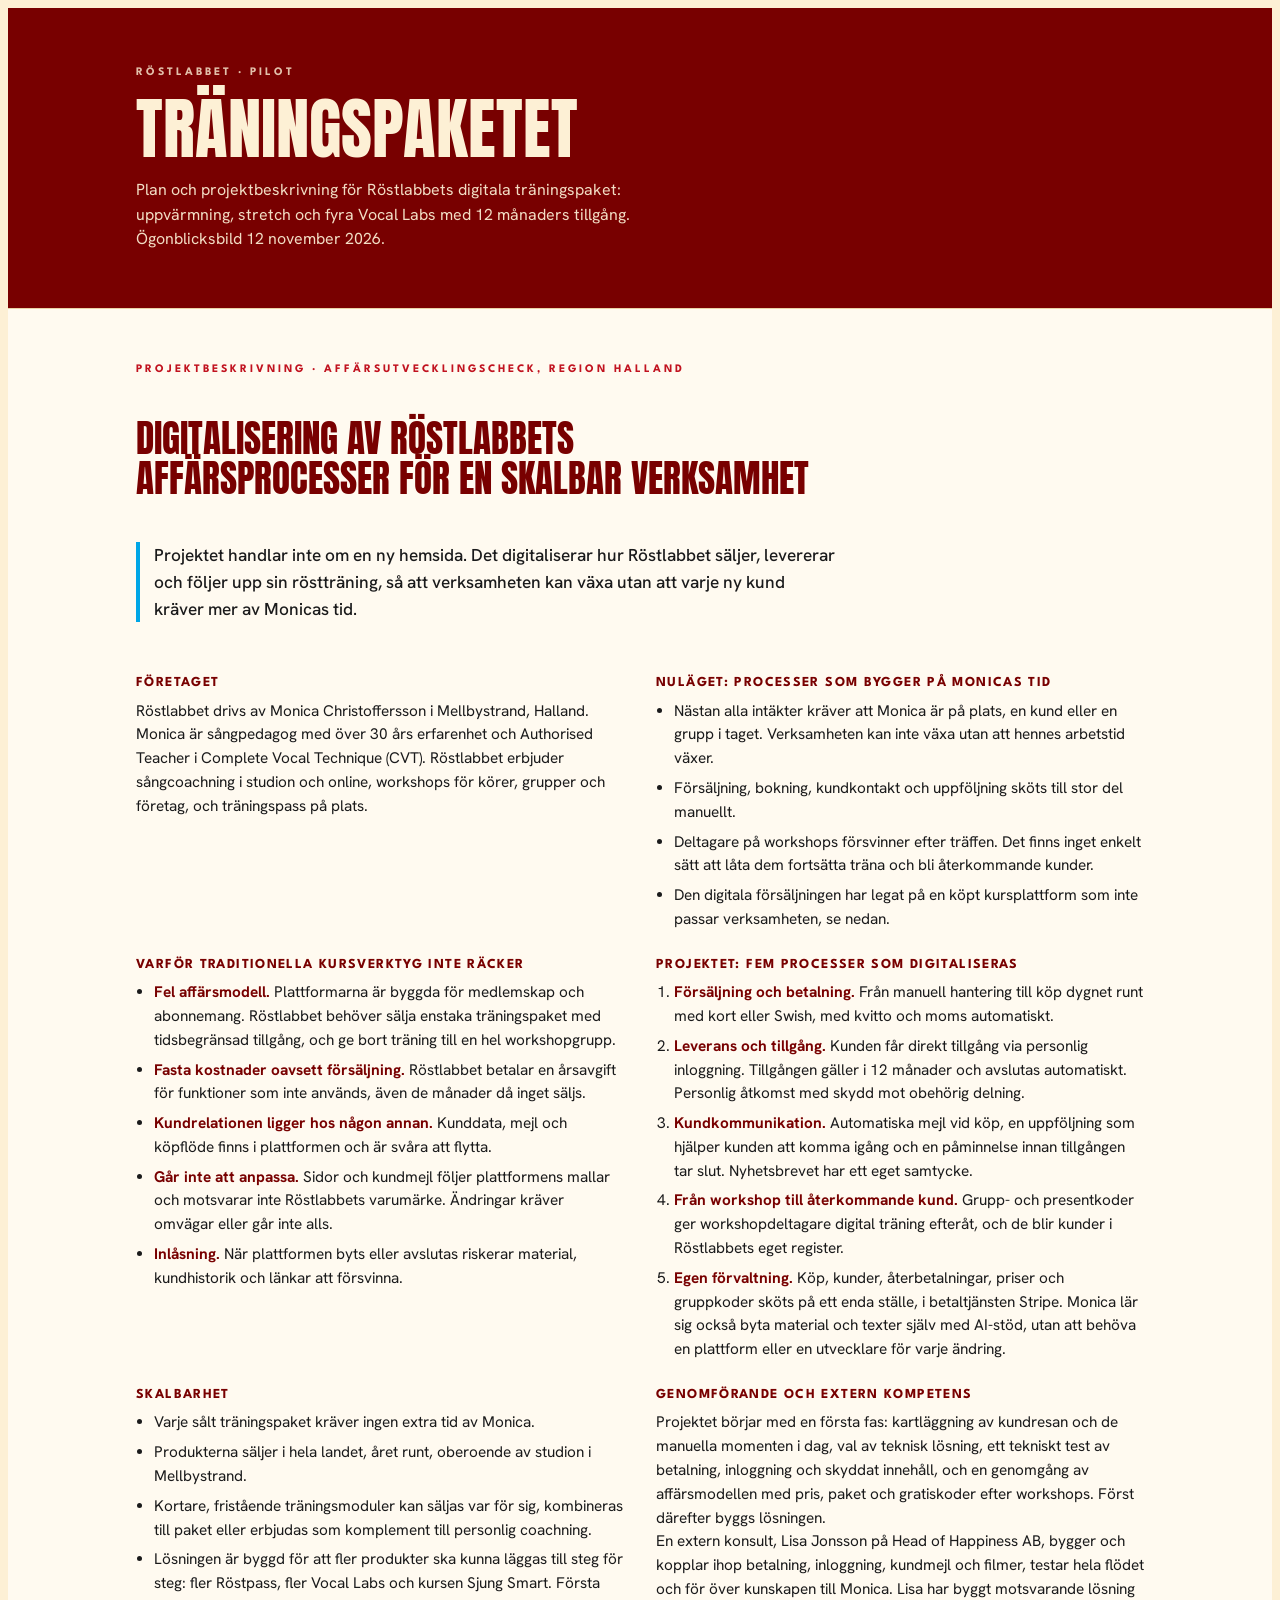
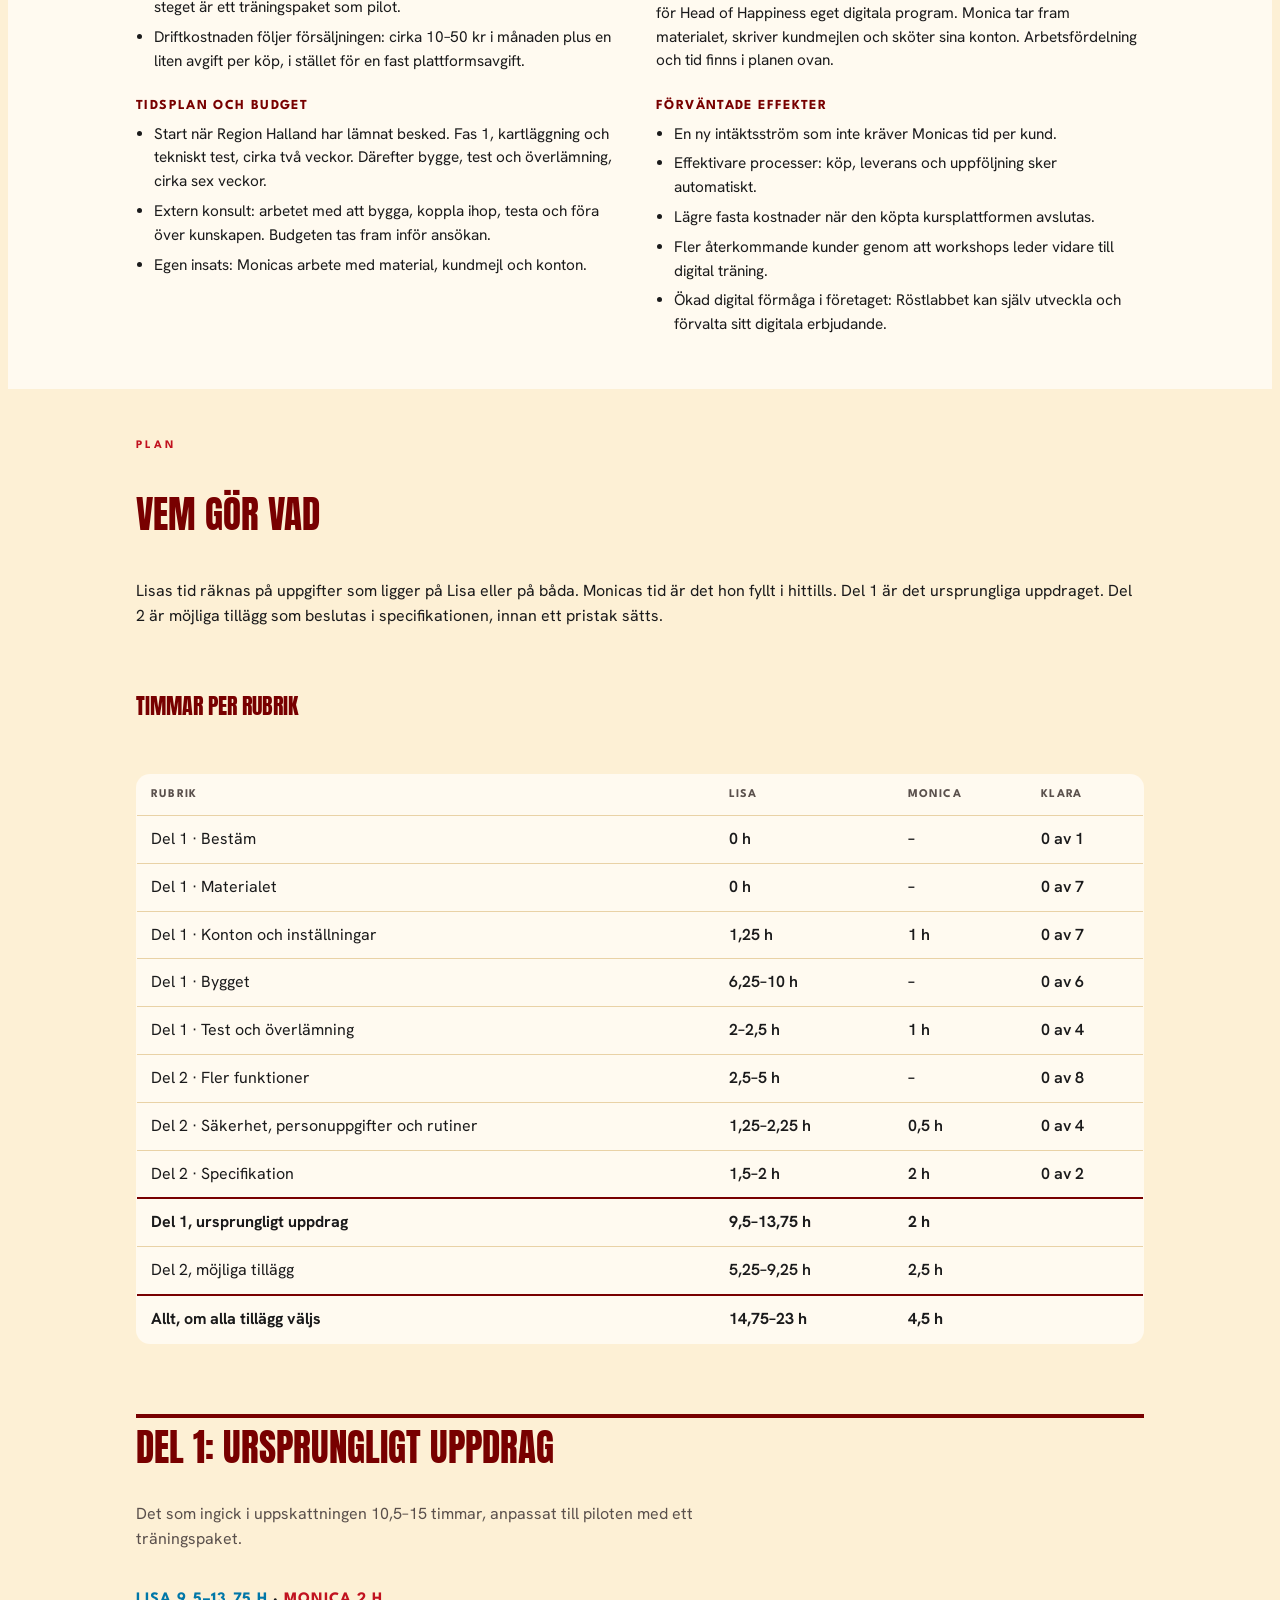
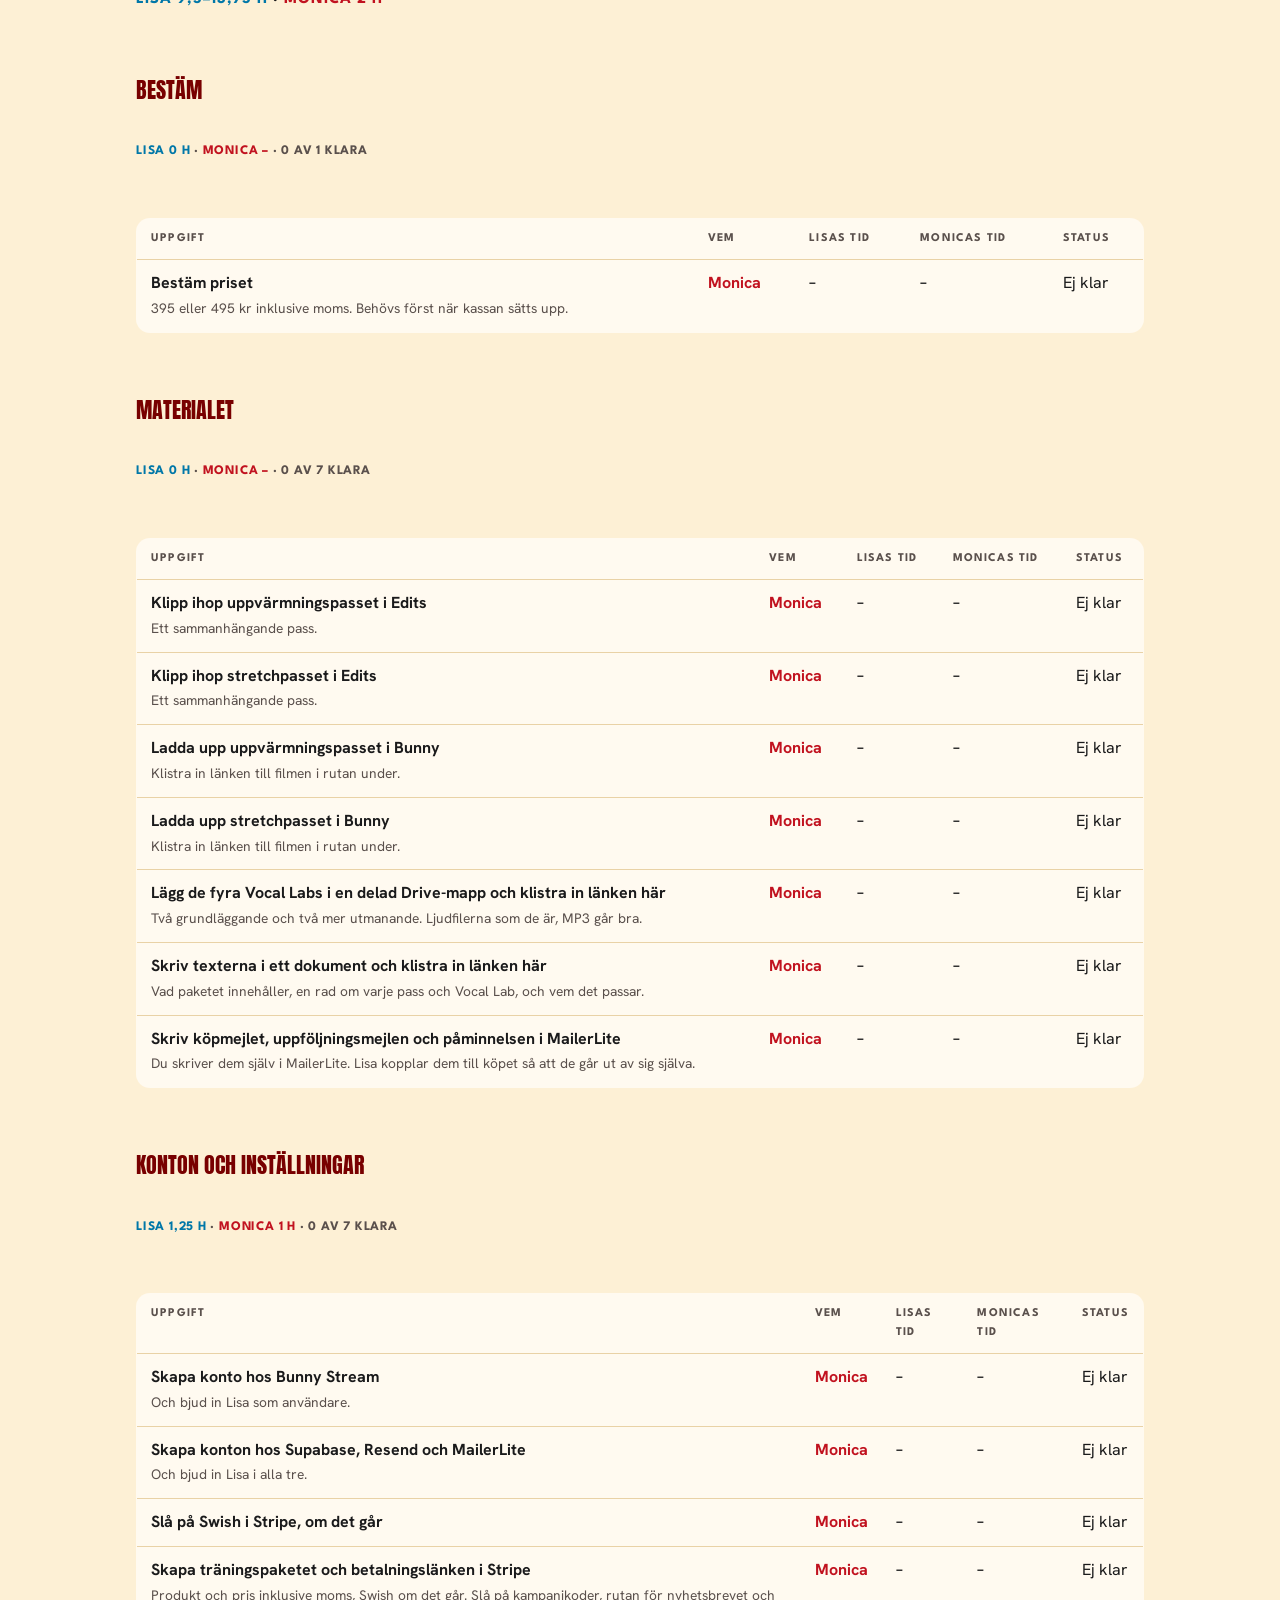
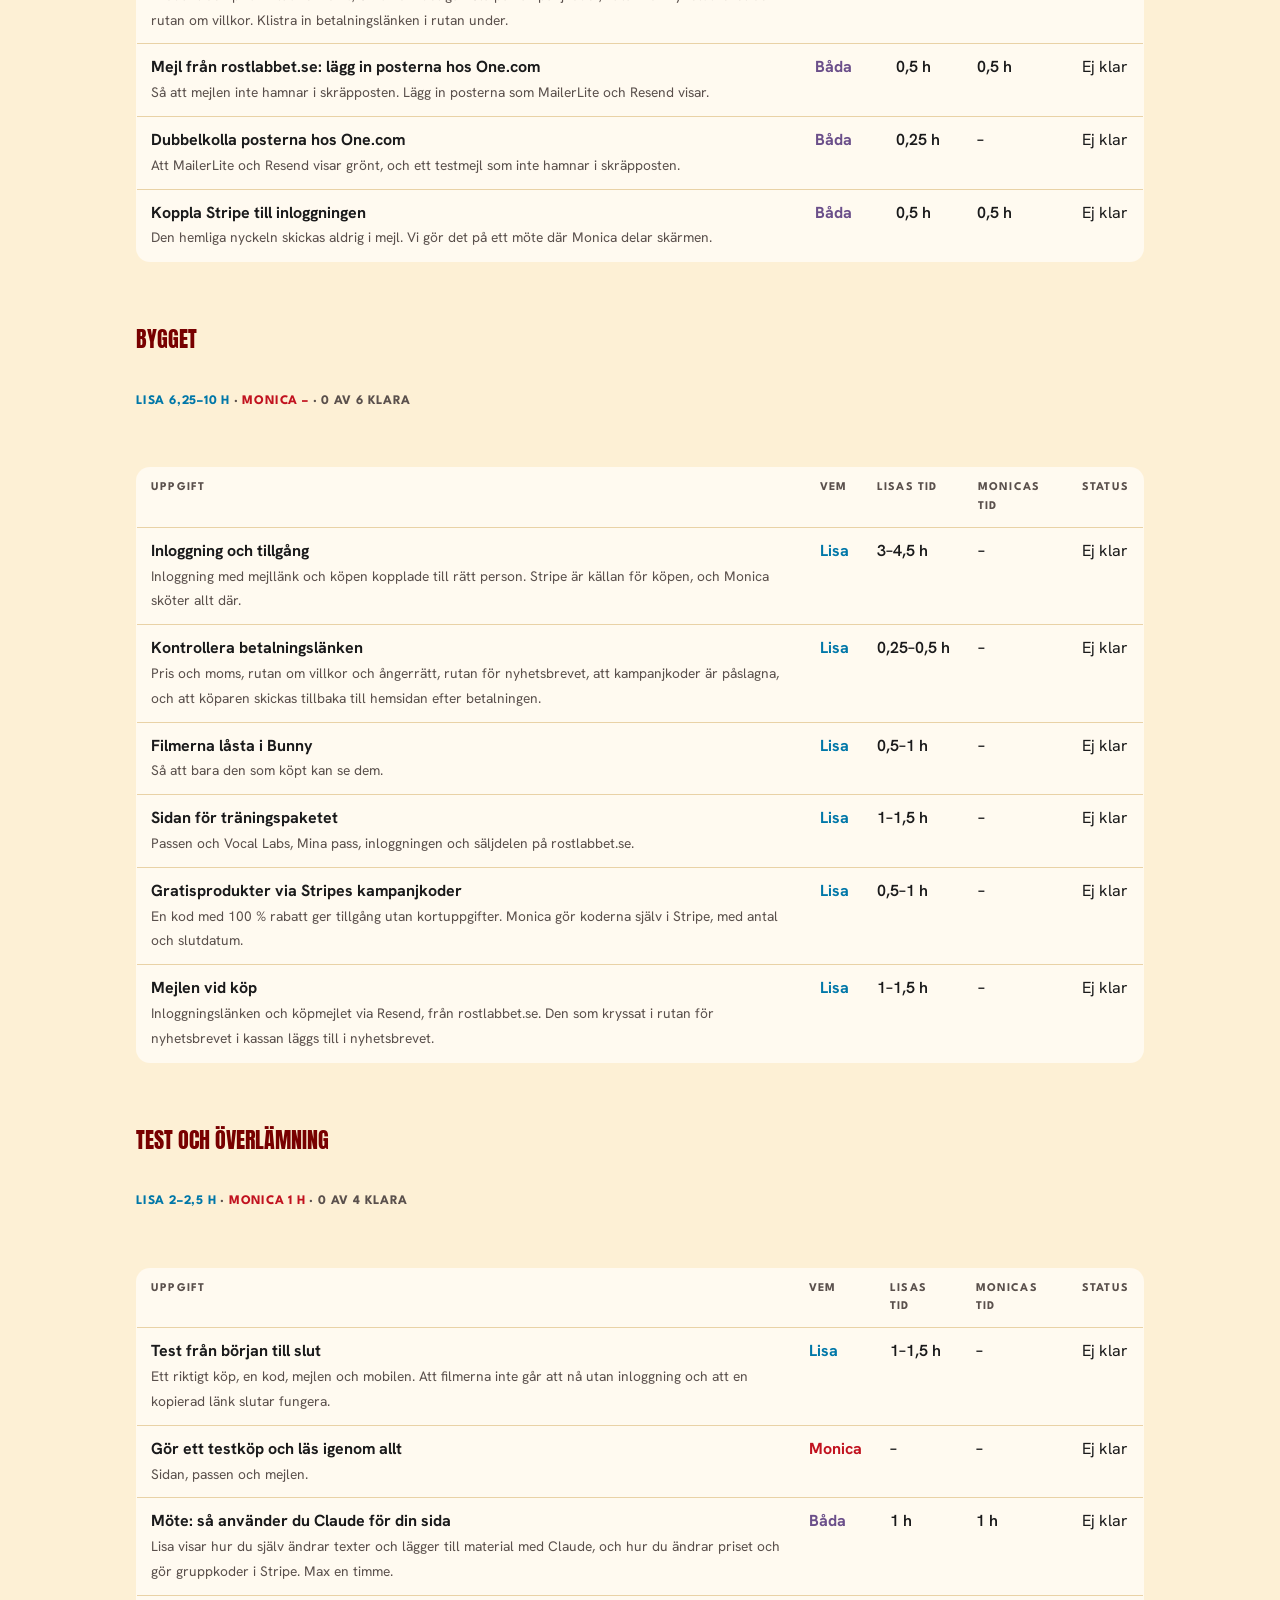
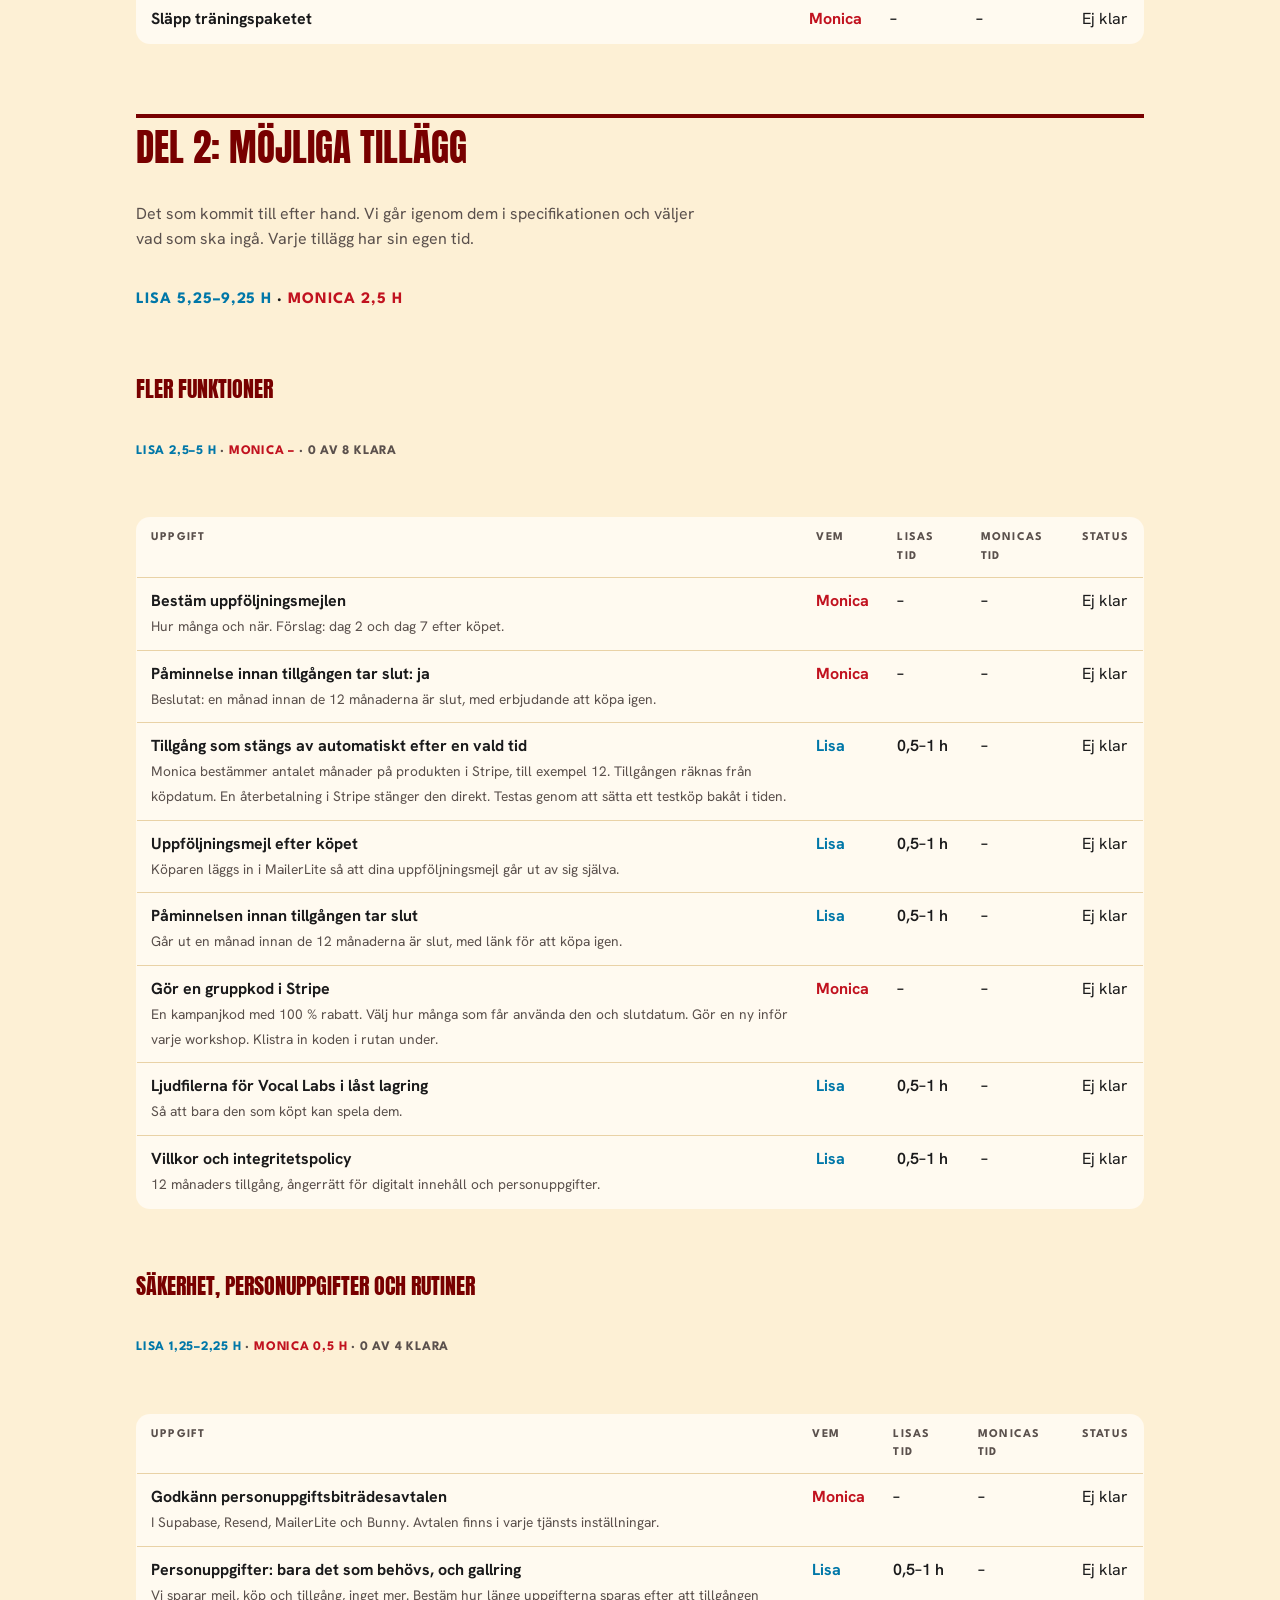
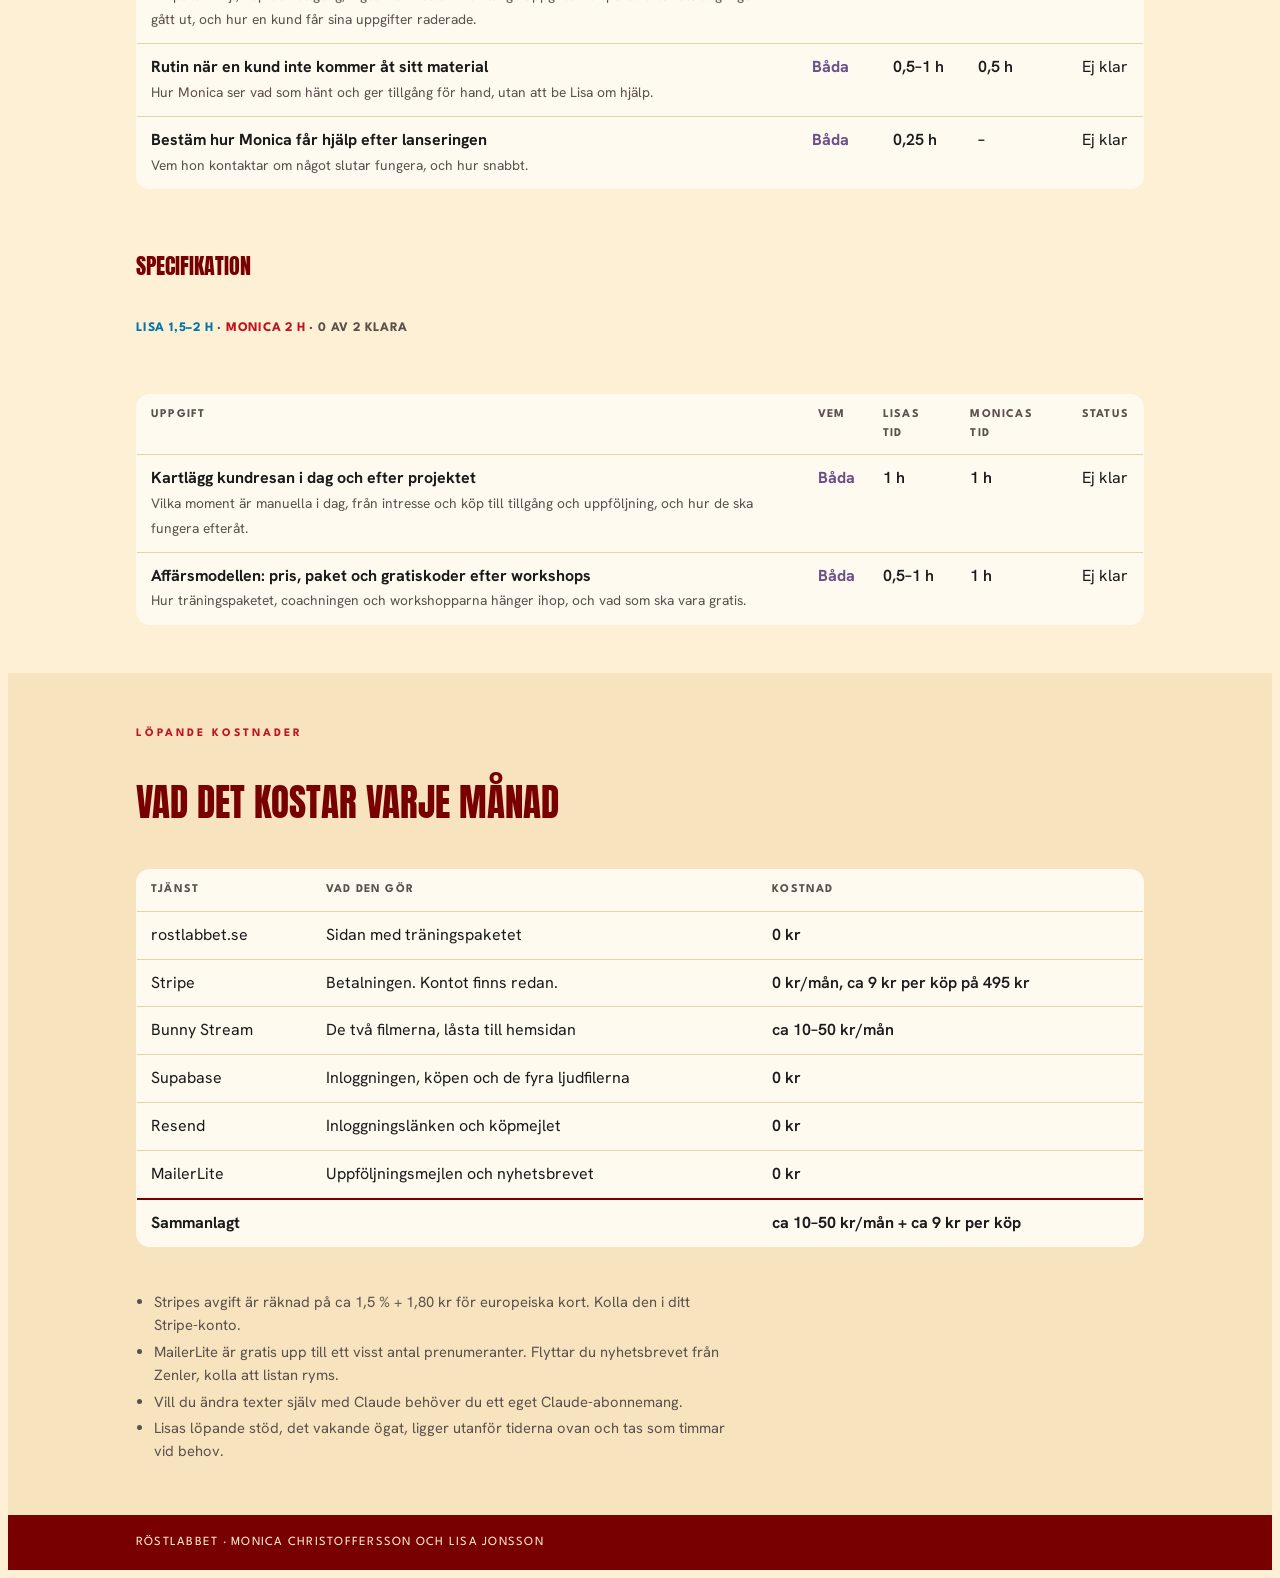
==== commit cd4f1b21: "Planen för ChatGPT: dubbelräkningar borttagna Co-Authored-By: Claude Opus 5.5 <noreply@anthropic.com" ====
--- a/plan-mjjpeujlibg0/index.html
+++ b/plan-mjjpeujlibg0/index.html
@@ -241,8 +241,8 @@
 <section class="plan"><div class="wrap"><p class="kicker" style="color:var(--signal)">Plan</p><h2>Vem gör vad</h2>
 <p class="summa">Lisas tid räknas på uppgifter som ligger på Lisa eller på båda. Monicas tid är det hon fyllt i hittills. Del 1 är det ursprungliga uppdraget. Del 2 är möjliga tillägg som beslutas i specifikationen, innan ett pristak sätts.</p>
 <h3 class="gt">Timmar per rubrik</h3>
-<div class="tabwrap"><table><thead><tr><th>Rubrik</th><th>Lisa</th><th>Monica</th><th>Klara</th></tr></thead><tbody><tr><td>Del 1 · Bestäm</td><td class="kr">0 h</td><td class="kr">–</td><td class="kr">0 av 1</td></tr><tr><td>Del 1 · Materialet</td><td class="kr">0 h</td><td class="kr">–</td><td class="kr">0 av 7</td></tr><tr><td>Del 1 · Konton och inställningar</td><td class="kr">1,25 h</td><td class="kr">1 h</td><td class="kr">0 av 7</td></tr><tr><td>Del 1 · Bygget</td><td class="kr">6,25–10 h</td><td class="kr">–</td><td class="kr">0 av 6</td></tr><tr><td>Del 1 · Test och överlämning</td><td class="kr">2–2,5 h</td><td class="kr">1 h</td><td class="kr">0 av 4</td></tr><tr><td>Del 2 · Fler funktioner</td><td class="kr">3–5,5 h</td><td class="kr">–</td><td class="kr">0 av 8</td></tr><tr><td>Del 2 · Säkerhet, personuppgifter och rutiner</td><td class="kr">3,75–5,75 h</td><td class="kr">0,5 h</td><td class="kr">0 av 6</td></tr><tr><td>Del 2 · Kartläggning och tekniskt test</td><td class="kr">5–7 h</td><td class="kr">2 h</td><td class="kr">0 av 5</td></tr><tr class="tot"><td>Del 1, ursprungligt uppdrag</td><td class="kr">9,5–13,75 h</td><td class="kr">2 h</td><td></td></tr><tr><td>Del 2, möjliga tillägg</td><td class="kr">11,75–18,25 h</td><td class="kr">2,5 h</td><td></td></tr><tr class="tot"><td>Allt, om alla tillägg väljs</td><td class="kr">21,25–32 h</td><td class="kr">4,5 h</td><td></td></tr></tbody></table></div>
-<h2 class="del">Del 1: Ursprungligt uppdrag</h2><p class="dtext">Det som ingick i uppskattningen 10,5–15 timmar, anpassat till piloten med ett träningspaket.</p><p class="dsum"><span class="pl">Lisa 9,5–13,75 h</span> · <span class="pm">Monica 2 h</span></p><h3 class="gt">Bestäm</h3><p class="gsum2"><span class="pl">Lisa 0 h</span> · <span class="pm">Monica –</span> · 0 av 1 klara</p><div class="tabwrap"><table><thead><tr><th>Uppgift</th><th>Vem</th><th>Lisas tid</th><th>Monicas tid</th><th>Status</th></tr></thead><tbody><tr><td><b>Bestäm priset</b><br><span class="inf">395 eller 495 kr inklusive moms. Behövs först när kassan sätts upp.</span></td><td class="v-monica">Monica</td><td class="kr">–</td><td class="kr">–</td><td>Ej klar</td></tr></tbody></table></div><h3 class="gt">Materialet</h3><p class="gsum2"><span class="pl">Lisa 0 h</span> · <span class="pm">Monica –</span> · 0 av 7 klara</p><div class="tabwrap"><table><thead><tr><th>Uppgift</th><th>Vem</th><th>Lisas tid</th><th>Monicas tid</th><th>Status</th></tr></thead><tbody><tr><td><b>Klipp ihop uppvärmningspasset i Edits</b><br><span class="inf">Ett sammanhängande pass.</span></td><td class="v-monica">Monica</td><td class="kr">–</td><td class="kr">–</td><td>Ej klar</td></tr><tr><td><b>Klipp ihop stretchpasset i Edits</b><br><span class="inf">Ett sammanhängande pass.</span></td><td class="v-monica">Monica</td><td class="kr">–</td><td class="kr">–</td><td>Ej klar</td></tr><tr><td><b>Ladda upp uppvärmningspasset i Bunny</b><br><span class="inf">Klistra in länken till filmen i rutan under.</span></td><td class="v-monica">Monica</td><td class="kr">–</td><td class="kr">–</td><td>Ej klar</td></tr><tr><td><b>Ladda upp stretchpasset i Bunny</b><br><span class="inf">Klistra in länken till filmen i rutan under.</span></td><td class="v-monica">Monica</td><td class="kr">–</td><td class="kr">–</td><td>Ej klar</td></tr><tr><td><b>Lägg de fyra Vocal Labs i en delad Drive-mapp och klistra in länken här</b><br><span class="inf">Två grundläggande och två mer utmanande. Ljudfilerna som de är, MP3 går bra.</span></td><td class="v-monica">Monica</td><td class="kr">–</td><td class="kr">–</td><td>Ej klar</td></tr><tr><td><b>Skriv texterna i ett dokument och klistra in länken här</b><br><span class="inf">Vad paketet innehåller, en rad om varje pass och Vocal Lab, och vem det passar.</span></td><td class="v-monica">Monica</td><td class="kr">–</td><td class="kr">–</td><td>Ej klar</td></tr><tr><td><b>Skriv köpmejlet, uppföljningsmejlen och påminnelsen i MailerLite</b><br><span class="inf">Du skriver dem själv i MailerLite. Lisa kopplar dem till köpet så att de går ut av sig själva.</span></td><td class="v-monica">Monica</td><td class="kr">–</td><td class="kr">–</td><td>Ej klar</td></tr></tbody></table></div><h3 class="gt">Konton och inställningar</h3><p class="gsum2"><span class="pl">Lisa 1,25 h</span> · <span class="pm">Monica 1 h</span> · 0 av 7 klara</p><div class="tabwrap"><table><thead><tr><th>Uppgift</th><th>Vem</th><th>Lisas tid</th><th>Monicas tid</th><th>Status</th></tr></thead><tbody><tr><td><b>Skapa konto hos Bunny Stream</b><br><span class="inf">Och bjud in Lisa som användare.</span></td><td class="v-monica">Monica</td><td class="kr">–</td><td class="kr">–</td><td>Ej klar</td></tr><tr><td><b>Skapa konton hos Supabase, Resend och MailerLite</b><br><span class="inf">Och bjud in Lisa i alla tre.</span></td><td class="v-monica">Monica</td><td class="kr">–</td><td class="kr">–</td><td>Ej klar</td></tr><tr><td><b>Slå på Swish i Stripe, om det går</b></td><td class="v-monica">Monica</td><td class="kr">–</td><td class="kr">–</td><td>Ej klar</td></tr><tr><td><b>Skapa träningspaketet och betalningslänken i Stripe</b><br><span class="inf">Produkt och pris inklusive moms, Swish om det går. Slå på kampanjkoder, rutan för nyhetsbrevet och rutan om villkor. Klistra in betalningslänken i rutan under.</span></td><td class="v-monica">Monica</td><td class="kr">–</td><td class="kr">–</td><td>Ej klar</td></tr><tr><td><b>Mejl från rostlabbet.se: lägg in posterna hos One.com</b><br><span class="inf">Så att mejlen inte hamnar i skräpposten. Lägg in posterna som MailerLite och Resend visar.</span></td><td class="v-bada">Båda</td><td class="kr">0,5 h</td><td class="kr">0,5 h</td><td>Ej klar</td></tr><tr><td><b>Dubbelkolla posterna hos One.com</b><br><span class="inf">Att MailerLite och Resend visar grönt, och ett testmejl som inte hamnar i skräpposten.</span></td><td class="v-bada">Båda</td><td class="kr">0,25 h</td><td class="kr">–</td><td>Ej klar</td></tr><tr><td><b>Koppla Stripe till inloggningen</b><br><span class="inf">Den hemliga nyckeln skickas aldrig i mejl. Vi gör det på ett möte där Monica delar skärmen.</span></td><td class="v-bada">Båda</td><td class="kr">0,5 h</td><td class="kr">0,5 h</td><td>Ej klar</td></tr></tbody></table></div><h3 class="gt">Bygget</h3><p class="gsum2"><span class="pl">Lisa 6,25–10 h</span> · <span class="pm">Monica –</span> · 0 av 6 klara</p><div class="tabwrap"><table><thead><tr><th>Uppgift</th><th>Vem</th><th>Lisas tid</th><th>Monicas tid</th><th>Status</th></tr></thead><tbody><tr><td><b>Inloggning och tillgång</b><br><span class="inf">Inloggning med mejllänk och köpen kopplade till rätt person. Stripe är källan för köpen, och Monica sköter allt där.</span></td><td class="v-lisa">Lisa</td><td class="kr">3–4,5 h</td><td class="kr">–</td><td>Ej klar</td></tr><tr><td><b>Kontrollera betalningslänken</b><br><span class="inf">Pris och moms, rutan om villkor och ångerrätt, rutan för nyhetsbrevet, att kampanjkoder är påslagna, och att köparen skickas tillbaka till hemsidan efter betalningen.</span></td><td class="v-lisa">Lisa</td><td class="kr">0,25–0,5 h</td><td class="kr">–</td><td>Ej klar</td></tr><tr><td><b>Filmerna låsta i Bunny</b><br><span class="inf">Så att bara den som köpt kan se dem.</span></td><td class="v-lisa">Lisa</td><td class="kr">0,5–1 h</td><td class="kr">–</td><td>Ej klar</td></tr><tr><td><b>Sidan för träningspaketet</b><br><span class="inf">Passen och Vocal Labs, Mina pass, inloggningen och säljdelen på rostlabbet.se.</span></td><td class="v-lisa">Lisa</td><td class="kr">1–1,5 h</td><td class="kr">–</td><td>Ej klar</td></tr><tr><td><b>Gratisprodukter via Stripes kampanjkoder</b><br><span class="inf">En kod med 100 % rabatt ger tillgång utan kortuppgifter. Monica gör koderna själv i Stripe, med antal och slutdatum.</span></td><td class="v-lisa">Lisa</td><td class="kr">0,5–1 h</td><td class="kr">–</td><td>Ej klar</td></tr><tr><td><b>Mejlen vid köp</b><br><span class="inf">Inloggningslänken och köpmejlet via Resend, från rostlabbet.se. Den som kryssat i rutan för nyhetsbrevet i kassan läggs till i nyhetsbrevet.</span></td><td class="v-lisa">Lisa</td><td class="kr">1–1,5 h</td><td class="kr">–</td><td>Ej klar</td></tr></tbody></table></div><h3 class="gt">Test och överlämning</h3><p class="gsum2"><span class="pl">Lisa 2–2,5 h</span> · <span class="pm">Monica 1 h</span> · 0 av 4 klara</p><div class="tabwrap"><table><thead><tr><th>Uppgift</th><th>Vem</th><th>Lisas tid</th><th>Monicas tid</th><th>Status</th></tr></thead><tbody><tr><td><b>Test från början till slut</b><br><span class="inf">Ett riktigt köp, en gruppkod, att tillgången upphör, mejlen och mobilen.</span></td><td class="v-lisa">Lisa</td><td class="kr">1–1,5 h</td><td class="kr">–</td><td>Ej klar</td></tr><tr><td><b>Gör ett testköp och läs igenom allt</b><br><span class="inf">Sidan, passen och mejlen.</span></td><td class="v-monica">Monica</td><td class="kr">–</td><td class="kr">–</td><td>Ej klar</td></tr><tr><td><b>Möte: så använder du Claude för din sida</b><br><span class="inf">Lisa visar hur du själv ändrar texter och lägger till material med Claude, och hur du ändrar priset och gör gruppkoder i Stripe. Max en timme.</span></td><td class="v-bada">Båda</td><td class="kr">1 h</td><td class="kr">1 h</td><td>Ej klar</td></tr><tr><td><b>Släpp träningspaketet</b></td><td class="v-monica">Monica</td><td class="kr">–</td><td class="kr">–</td><td>Ej klar</td></tr></tbody></table></div><h2 class="del">Del 2: Möjliga tillägg</h2><p class="dtext">Det som kommit till efter hand. Vi går igenom dem i specifikationen och väljer vad som ska ingå. Varje tillägg har sin egen tid.</p><p class="dsum"><span class="pl">Lisa 11,75–18,25 h</span> · <span class="pm">Monica 2,5 h</span></p><h3 class="gt">Fler funktioner</h3><p class="gsum2"><span class="pl">Lisa 3–5,5 h</span> · <span class="pm">Monica –</span> · 0 av 8 klara</p><div class="tabwrap"><table><thead><tr><th>Uppgift</th><th>Vem</th><th>Lisas tid</th><th>Monicas tid</th><th>Status</th></tr></thead><tbody><tr><td><b>Bestäm uppföljningsmejlen</b><br><span class="inf">Hur många och när. Förslag: dag 2 och dag 7 efter köpet.</span></td><td class="v-monica">Monica</td><td class="kr">–</td><td class="kr">–</td><td>Ej klar</td></tr><tr><td><b>Påminnelse innan tillgången tar slut: ja</b><br><span class="inf">Beslutat: en månad innan de 12 månaderna är slut, med erbjudande att köpa igen.</span></td><td class="v-monica">Monica</td><td class="kr">–</td><td class="kr">–</td><td>Ej klar</td></tr><tr><td><b>Tillgång i 12 månader som stängs av automatiskt</b><br><span class="inf">Tillgången räknas från köpdatum och stängs efter 12 månader. En återbetalning i Stripe stänger den direkt.</span></td><td class="v-lisa">Lisa</td><td class="kr">1–1,5 h</td><td class="kr">–</td><td>Ej klar</td></tr><tr><td><b>Uppföljningsmejl efter köpet</b><br><span class="inf">Köparen läggs in i MailerLite så att dina uppföljningsmejl går ut av sig själva.</span></td><td class="v-lisa">Lisa</td><td class="kr">0,5–1 h</td><td class="kr">–</td><td>Ej klar</td></tr><tr><td><b>Påminnelsen innan tillgången tar slut</b><br><span class="inf">Går ut en månad innan de 12 månaderna är slut, med länk för att köpa igen.</span></td><td class="v-lisa">Lisa</td><td class="kr">0,5–1 h</td><td class="kr">–</td><td>Ej klar</td></tr><tr><td><b>Gör en gruppkod i Stripe</b><br><span class="inf">En kampanjkod med 100 % rabatt. Välj hur många som får använda den och slutdatum. Gör en ny inför varje workshop. Klistra in koden i rutan under.</span></td><td class="v-monica">Monica</td><td class="kr">–</td><td class="kr">–</td><td>Ej klar</td></tr><tr><td><b>Ljudfilerna för Vocal Labs i låst lagring</b><br><span class="inf">Så att bara den som köpt kan spela dem.</span></td><td class="v-lisa">Lisa</td><td class="kr">0,5–1 h</td><td class="kr">–</td><td>Ej klar</td></tr><tr><td><b>Villkor och integritetspolicy</b><br><span class="inf">12 månaders tillgång, ångerrätt för digitalt innehåll och personuppgifter.</span></td><td class="v-lisa">Lisa</td><td class="kr">0,5–1 h</td><td class="kr">–</td><td>Ej klar</td></tr></tbody></table></div><h3 class="gt">Säkerhet, personuppgifter och rutiner</h3><p class="gsum2"><span class="pl">Lisa 3,75–5,75 h</span> · <span class="pm">Monica 0,5 h</span> · 0 av 6 klara</p><div class="tabwrap"><table><thead><tr><th>Uppgift</th><th>Vem</th><th>Lisas tid</th><th>Monicas tid</th><th>Status</th></tr></thead><tbody><tr><td><b>Felhantering i betalningsflödet</b><br><span class="inf">Betalning som dröjer, dubbla meddelanden från Stripe, återbetalning och köp som går igenom när sidan är stängd.</span></td><td class="v-lisa">Lisa</td><td class="kr">1,5–2 h</td><td class="kr">–</td><td>Ej klar</td></tr><tr><td><b>Säkerhetstest av filmer och ljud</b><br><span class="inf">Att inget går att nå utan inloggning, att länkar slutar fungera efter en stund och att tillgången stängs efter 12 månader.</span></td><td class="v-lisa">Lisa</td><td class="kr">1–1,5 h</td><td class="kr">–</td><td>Ej klar</td></tr><tr><td><b>Godkänn personuppgiftsbiträdesavtalen</b><br><span class="inf">I Supabase, Resend, MailerLite och Bunny. Avtalen finns i varje tjänsts inställningar.</span></td><td class="v-monica">Monica</td><td class="kr">–</td><td class="kr">–</td><td>Ej klar</td></tr><tr><td><b>Personuppgifter: bara det som behövs, och gallring</b><br><span class="inf">Vi sparar mejl, köp och tillgång, inget mer. Bestäm hur länge uppgifterna sparas efter att tillgången gått ut, och hur en kund får sina uppgifter raderade.</span></td><td class="v-lisa">Lisa</td><td class="kr">0,5–1 h</td><td class="kr">–</td><td>Ej klar</td></tr><tr><td><b>Rutin när en kund inte kommer åt sitt material</b><br><span class="inf">Hur Monica ser vad som hänt och ger tillgång för hand, utan att be Lisa om hjälp.</span></td><td class="v-bada">Båda</td><td class="kr">0,5–1 h</td><td class="kr">0,5 h</td><td>Ej klar</td></tr><tr><td><b>Bestäm hur Monica får hjälp efter lanseringen</b><br><span class="inf">Vem hon kontaktar om något slutar fungera, och hur snabbt.</span></td><td class="v-bada">Båda</td><td class="kr">0,25 h</td><td class="kr">–</td><td>Ej klar</td></tr></tbody></table></div><h3 class="gt">Kartläggning och tekniskt test</h3><p class="gsum2"><span class="pl">Lisa 5–7 h</span> · <span class="pm">Monica 2 h</span> · 0 av 5 klara</p><div class="tabwrap"><table><thead><tr><th>Uppgift</th><th>Vem</th><th>Lisas tid</th><th>Monicas tid</th><th>Status</th></tr></thead><tbody><tr><td><b>Kartlägg kundresan i dag och efter projektet</b><br><span class="inf">Vilka moment är manuella i dag, från intresse och köp till tillgång och uppföljning, och hur de ska fungera efteråt.</span></td><td class="v-bada">Båda</td><td class="kr">1 h</td><td class="kr">1 h</td><td>Ej klar</td></tr><tr><td><b>Affärsmodellen: pris, paket och gratiskoder efter workshops</b><br><span class="inf">Hur träningspaketet, coachningen och workshopparna hänger ihop, och vad som ska vara gratis.</span></td><td class="v-bada">Båda</td><td class="kr">0,5–1 h</td><td class="kr">1 h</td><td>Ej klar</td></tr><tr><td><b>Välj teknisk lösning och skriv ned hur den fungerar</b><br><span class="inf">Stripe är källan för köp och återbetalningar. Supabase sköter inloggningen och vem som har tillgång till vad. Hur de hålls i takt.</span></td><td class="v-lisa">Lisa</td><td class="kr">1–1,5 h</td><td class="kr">–</td><td>Ej klar</td></tr><tr><td><b>Tekniskt test innan bygget</b><br><span class="inf">Ett köp i testläge, en kod med 100 % rabatt utan kortuppgifter, inloggning med mejllänk och en låst film som inte går att nå utan inloggning.</span></td><td class="v-lisa">Lisa</td><td class="kr">2–3 h</td><td class="kr">–</td><td>Ej klar</td></tr><tr><td><b>Sätt en fast budget efter testet</b><br><span class="inf">Tiden för bygget låses först när testet visat att allt fungerar.</span></td><td class="v-lisa">Lisa</td><td class="kr">0,5 h</td><td class="kr">–</td><td>Ej klar</td></tr></tbody></table></div></div></section>
+<div class="tabwrap"><table><thead><tr><th>Rubrik</th><th>Lisa</th><th>Monica</th><th>Klara</th></tr></thead><tbody><tr><td>Del 1 · Bestäm</td><td class="kr">0 h</td><td class="kr">–</td><td class="kr">0 av 1</td></tr><tr><td>Del 1 · Materialet</td><td class="kr">0 h</td><td class="kr">–</td><td class="kr">0 av 7</td></tr><tr><td>Del 1 · Konton och inställningar</td><td class="kr">1,25 h</td><td class="kr">1 h</td><td class="kr">0 av 7</td></tr><tr><td>Del 1 · Bygget</td><td class="kr">6,25–10 h</td><td class="kr">–</td><td class="kr">0 av 6</td></tr><tr><td>Del 1 · Test och överlämning</td><td class="kr">2–2,5 h</td><td class="kr">1 h</td><td class="kr">0 av 4</td></tr><tr><td>Del 2 · Fler funktioner</td><td class="kr">2,5–5 h</td><td class="kr">–</td><td class="kr">0 av 8</td></tr><tr><td>Del 2 · Säkerhet, personuppgifter och rutiner</td><td class="kr">1,25–2,25 h</td><td class="kr">0,5 h</td><td class="kr">0 av 4</td></tr><tr><td>Del 2 · Specifikation</td><td class="kr">1,5–2 h</td><td class="kr">2 h</td><td class="kr">0 av 2</td></tr><tr class="tot"><td>Del 1, ursprungligt uppdrag</td><td class="kr">9,5–13,75 h</td><td class="kr">2 h</td><td></td></tr><tr><td>Del 2, möjliga tillägg</td><td class="kr">5,25–9,25 h</td><td class="kr">2,5 h</td><td></td></tr><tr class="tot"><td>Allt, om alla tillägg väljs</td><td class="kr">14,75–23 h</td><td class="kr">4,5 h</td><td></td></tr></tbody></table></div>
+<h2 class="del">Del 1: Ursprungligt uppdrag</h2><p class="dtext">Det som ingick i uppskattningen 10,5–15 timmar, anpassat till piloten med ett träningspaket.</p><p class="dsum"><span class="pl">Lisa 9,5–13,75 h</span> · <span class="pm">Monica 2 h</span></p><h3 class="gt">Bestäm</h3><p class="gsum2"><span class="pl">Lisa 0 h</span> · <span class="pm">Monica –</span> · 0 av 1 klara</p><div class="tabwrap"><table><thead><tr><th>Uppgift</th><th>Vem</th><th>Lisas tid</th><th>Monicas tid</th><th>Status</th></tr></thead><tbody><tr><td><b>Bestäm priset</b><br><span class="inf">395 eller 495 kr inklusive moms. Behövs först när kassan sätts upp.</span></td><td class="v-monica">Monica</td><td class="kr">–</td><td class="kr">–</td><td>Ej klar</td></tr></tbody></table></div><h3 class="gt">Materialet</h3><p class="gsum2"><span class="pl">Lisa 0 h</span> · <span class="pm">Monica –</span> · 0 av 7 klara</p><div class="tabwrap"><table><thead><tr><th>Uppgift</th><th>Vem</th><th>Lisas tid</th><th>Monicas tid</th><th>Status</th></tr></thead><tbody><tr><td><b>Klipp ihop uppvärmningspasset i Edits</b><br><span class="inf">Ett sammanhängande pass.</span></td><td class="v-monica">Monica</td><td class="kr">–</td><td class="kr">–</td><td>Ej klar</td></tr><tr><td><b>Klipp ihop stretchpasset i Edits</b><br><span class="inf">Ett sammanhängande pass.</span></td><td class="v-monica">Monica</td><td class="kr">–</td><td class="kr">–</td><td>Ej klar</td></tr><tr><td><b>Ladda upp uppvärmningspasset i Bunny</b><br><span class="inf">Klistra in länken till filmen i rutan under.</span></td><td class="v-monica">Monica</td><td class="kr">–</td><td class="kr">–</td><td>Ej klar</td></tr><tr><td><b>Ladda upp stretchpasset i Bunny</b><br><span class="inf">Klistra in länken till filmen i rutan under.</span></td><td class="v-monica">Monica</td><td class="kr">–</td><td class="kr">–</td><td>Ej klar</td></tr><tr><td><b>Lägg de fyra Vocal Labs i en delad Drive-mapp och klistra in länken här</b><br><span class="inf">Två grundläggande och två mer utmanande. Ljudfilerna som de är, MP3 går bra.</span></td><td class="v-monica">Monica</td><td class="kr">–</td><td class="kr">–</td><td>Ej klar</td></tr><tr><td><b>Skriv texterna i ett dokument och klistra in länken här</b><br><span class="inf">Vad paketet innehåller, en rad om varje pass och Vocal Lab, och vem det passar.</span></td><td class="v-monica">Monica</td><td class="kr">–</td><td class="kr">–</td><td>Ej klar</td></tr><tr><td><b>Skriv köpmejlet, uppföljningsmejlen och påminnelsen i MailerLite</b><br><span class="inf">Du skriver dem själv i MailerLite. Lisa kopplar dem till köpet så att de går ut av sig själva.</span></td><td class="v-monica">Monica</td><td class="kr">–</td><td class="kr">–</td><td>Ej klar</td></tr></tbody></table></div><h3 class="gt">Konton och inställningar</h3><p class="gsum2"><span class="pl">Lisa 1,25 h</span> · <span class="pm">Monica 1 h</span> · 0 av 7 klara</p><div class="tabwrap"><table><thead><tr><th>Uppgift</th><th>Vem</th><th>Lisas tid</th><th>Monicas tid</th><th>Status</th></tr></thead><tbody><tr><td><b>Skapa konto hos Bunny Stream</b><br><span class="inf">Och bjud in Lisa som användare.</span></td><td class="v-monica">Monica</td><td class="kr">–</td><td class="kr">–</td><td>Ej klar</td></tr><tr><td><b>Skapa konton hos Supabase, Resend och MailerLite</b><br><span class="inf">Och bjud in Lisa i alla tre.</span></td><td class="v-monica">Monica</td><td class="kr">–</td><td class="kr">–</td><td>Ej klar</td></tr><tr><td><b>Slå på Swish i Stripe, om det går</b></td><td class="v-monica">Monica</td><td class="kr">–</td><td class="kr">–</td><td>Ej klar</td></tr><tr><td><b>Skapa träningspaketet och betalningslänken i Stripe</b><br><span class="inf">Produkt och pris inklusive moms, Swish om det går. Slå på kampanjkoder, rutan för nyhetsbrevet och rutan om villkor. Klistra in betalningslänken i rutan under.</span></td><td class="v-monica">Monica</td><td class="kr">–</td><td class="kr">–</td><td>Ej klar</td></tr><tr><td><b>Mejl från rostlabbet.se: lägg in posterna hos One.com</b><br><span class="inf">Så att mejlen inte hamnar i skräpposten. Lägg in posterna som MailerLite och Resend visar.</span></td><td class="v-bada">Båda</td><td class="kr">0,5 h</td><td class="kr">0,5 h</td><td>Ej klar</td></tr><tr><td><b>Dubbelkolla posterna hos One.com</b><br><span class="inf">Att MailerLite och Resend visar grönt, och ett testmejl som inte hamnar i skräpposten.</span></td><td class="v-bada">Båda</td><td class="kr">0,25 h</td><td class="kr">–</td><td>Ej klar</td></tr><tr><td><b>Koppla Stripe till inloggningen</b><br><span class="inf">Den hemliga nyckeln skickas aldrig i mejl. Vi gör det på ett möte där Monica delar skärmen.</span></td><td class="v-bada">Båda</td><td class="kr">0,5 h</td><td class="kr">0,5 h</td><td>Ej klar</td></tr></tbody></table></div><h3 class="gt">Bygget</h3><p class="gsum2"><span class="pl">Lisa 6,25–10 h</span> · <span class="pm">Monica –</span> · 0 av 6 klara</p><div class="tabwrap"><table><thead><tr><th>Uppgift</th><th>Vem</th><th>Lisas tid</th><th>Monicas tid</th><th>Status</th></tr></thead><tbody><tr><td><b>Inloggning och tillgång</b><br><span class="inf">Inloggning med mejllänk och köpen kopplade till rätt person. Stripe är källan för köpen, och Monica sköter allt där.</span></td><td class="v-lisa">Lisa</td><td class="kr">3–4,5 h</td><td class="kr">–</td><td>Ej klar</td></tr><tr><td><b>Kontrollera betalningslänken</b><br><span class="inf">Pris och moms, rutan om villkor och ångerrätt, rutan för nyhetsbrevet, att kampanjkoder är påslagna, och att köparen skickas tillbaka till hemsidan efter betalningen.</span></td><td class="v-lisa">Lisa</td><td class="kr">0,25–0,5 h</td><td class="kr">–</td><td>Ej klar</td></tr><tr><td><b>Filmerna låsta i Bunny</b><br><span class="inf">Så att bara den som köpt kan se dem.</span></td><td class="v-lisa">Lisa</td><td class="kr">0,5–1 h</td><td class="kr">–</td><td>Ej klar</td></tr><tr><td><b>Sidan för träningspaketet</b><br><span class="inf">Passen och Vocal Labs, Mina pass, inloggningen och säljdelen på rostlabbet.se.</span></td><td class="v-lisa">Lisa</td><td class="kr">1–1,5 h</td><td class="kr">–</td><td>Ej klar</td></tr><tr><td><b>Gratisprodukter via Stripes kampanjkoder</b><br><span class="inf">En kod med 100 % rabatt ger tillgång utan kortuppgifter. Monica gör koderna själv i Stripe, med antal och slutdatum.</span></td><td class="v-lisa">Lisa</td><td class="kr">0,5–1 h</td><td class="kr">–</td><td>Ej klar</td></tr><tr><td><b>Mejlen vid köp</b><br><span class="inf">Inloggningslänken och köpmejlet via Resend, från rostlabbet.se. Den som kryssat i rutan för nyhetsbrevet i kassan läggs till i nyhetsbrevet.</span></td><td class="v-lisa">Lisa</td><td class="kr">1–1,5 h</td><td class="kr">–</td><td>Ej klar</td></tr></tbody></table></div><h3 class="gt">Test och överlämning</h3><p class="gsum2"><span class="pl">Lisa 2–2,5 h</span> · <span class="pm">Monica 1 h</span> · 0 av 4 klara</p><div class="tabwrap"><table><thead><tr><th>Uppgift</th><th>Vem</th><th>Lisas tid</th><th>Monicas tid</th><th>Status</th></tr></thead><tbody><tr><td><b>Test från början till slut</b><br><span class="inf">Ett riktigt köp, en kod, mejlen och mobilen. Att filmerna inte går att nå utan inloggning och att en kopierad länk slutar fungera.</span></td><td class="v-lisa">Lisa</td><td class="kr">1–1,5 h</td><td class="kr">–</td><td>Ej klar</td></tr><tr><td><b>Gör ett testköp och läs igenom allt</b><br><span class="inf">Sidan, passen och mejlen.</span></td><td class="v-monica">Monica</td><td class="kr">–</td><td class="kr">–</td><td>Ej klar</td></tr><tr><td><b>Möte: så använder du Claude för din sida</b><br><span class="inf">Lisa visar hur du själv ändrar texter och lägger till material med Claude, och hur du ändrar priset och gör gruppkoder i Stripe. Max en timme.</span></td><td class="v-bada">Båda</td><td class="kr">1 h</td><td class="kr">1 h</td><td>Ej klar</td></tr><tr><td><b>Släpp träningspaketet</b></td><td class="v-monica">Monica</td><td class="kr">–</td><td class="kr">–</td><td>Ej klar</td></tr></tbody></table></div><h2 class="del">Del 2: Möjliga tillägg</h2><p class="dtext">Det som kommit till efter hand. Vi går igenom dem i specifikationen och väljer vad som ska ingå. Varje tillägg har sin egen tid.</p><p class="dsum"><span class="pl">Lisa 5,25–9,25 h</span> · <span class="pm">Monica 2,5 h</span></p><h3 class="gt">Fler funktioner</h3><p class="gsum2"><span class="pl">Lisa 2,5–5 h</span> · <span class="pm">Monica –</span> · 0 av 8 klara</p><div class="tabwrap"><table><thead><tr><th>Uppgift</th><th>Vem</th><th>Lisas tid</th><th>Monicas tid</th><th>Status</th></tr></thead><tbody><tr><td><b>Bestäm uppföljningsmejlen</b><br><span class="inf">Hur många och när. Förslag: dag 2 och dag 7 efter köpet.</span></td><td class="v-monica">Monica</td><td class="kr">–</td><td class="kr">–</td><td>Ej klar</td></tr><tr><td><b>Påminnelse innan tillgången tar slut: ja</b><br><span class="inf">Beslutat: en månad innan de 12 månaderna är slut, med erbjudande att köpa igen.</span></td><td class="v-monica">Monica</td><td class="kr">–</td><td class="kr">–</td><td>Ej klar</td></tr><tr><td><b>Tillgång som stängs av automatiskt efter en vald tid</b><br><span class="inf">Monica bestämmer antalet månader på produkten i Stripe, till exempel 12. Tillgången räknas från köpdatum. En återbetalning i Stripe stänger den direkt. Testas genom att sätta ett testköp bakåt i tiden.</span></td><td class="v-lisa">Lisa</td><td class="kr">0,5–1 h</td><td class="kr">–</td><td>Ej klar</td></tr><tr><td><b>Uppföljningsmejl efter köpet</b><br><span class="inf">Köparen läggs in i MailerLite så att dina uppföljningsmejl går ut av sig själva.</span></td><td class="v-lisa">Lisa</td><td class="kr">0,5–1 h</td><td class="kr">–</td><td>Ej klar</td></tr><tr><td><b>Påminnelsen innan tillgången tar slut</b><br><span class="inf">Går ut en månad innan de 12 månaderna är slut, med länk för att köpa igen.</span></td><td class="v-lisa">Lisa</td><td class="kr">0,5–1 h</td><td class="kr">–</td><td>Ej klar</td></tr><tr><td><b>Gör en gruppkod i Stripe</b><br><span class="inf">En kampanjkod med 100 % rabatt. Välj hur många som får använda den och slutdatum. Gör en ny inför varje workshop. Klistra in koden i rutan under.</span></td><td class="v-monica">Monica</td><td class="kr">–</td><td class="kr">–</td><td>Ej klar</td></tr><tr><td><b>Ljudfilerna för Vocal Labs i låst lagring</b><br><span class="inf">Så att bara den som köpt kan spela dem.</span></td><td class="v-lisa">Lisa</td><td class="kr">0,5–1 h</td><td class="kr">–</td><td>Ej klar</td></tr><tr><td><b>Villkor och integritetspolicy</b><br><span class="inf">12 månaders tillgång, ångerrätt för digitalt innehåll och personuppgifter.</span></td><td class="v-lisa">Lisa</td><td class="kr">0,5–1 h</td><td class="kr">–</td><td>Ej klar</td></tr></tbody></table></div><h3 class="gt">Säkerhet, personuppgifter och rutiner</h3><p class="gsum2"><span class="pl">Lisa 1,25–2,25 h</span> · <span class="pm">Monica 0,5 h</span> · 0 av 4 klara</p><div class="tabwrap"><table><thead><tr><th>Uppgift</th><th>Vem</th><th>Lisas tid</th><th>Monicas tid</th><th>Status</th></tr></thead><tbody><tr><td><b>Godkänn personuppgiftsbiträdesavtalen</b><br><span class="inf">I Supabase, Resend, MailerLite och Bunny. Avtalen finns i varje tjänsts inställningar.</span></td><td class="v-monica">Monica</td><td class="kr">–</td><td class="kr">–</td><td>Ej klar</td></tr><tr><td><b>Personuppgifter: bara det som behövs, och gallring</b><br><span class="inf">Vi sparar mejl, köp och tillgång, inget mer. Bestäm hur länge uppgifterna sparas efter att tillgången gått ut, och hur en kund får sina uppgifter raderade.</span></td><td class="v-lisa">Lisa</td><td class="kr">0,5–1 h</td><td class="kr">–</td><td>Ej klar</td></tr><tr><td><b>Rutin när en kund inte kommer åt sitt material</b><br><span class="inf">Hur Monica ser vad som hänt och ger tillgång för hand, utan att be Lisa om hjälp.</span></td><td class="v-bada">Båda</td><td class="kr">0,5–1 h</td><td class="kr">0,5 h</td><td>Ej klar</td></tr><tr><td><b>Bestäm hur Monica får hjälp efter lanseringen</b><br><span class="inf">Vem hon kontaktar om något slutar fungera, och hur snabbt.</span></td><td class="v-bada">Båda</td><td class="kr">0,25 h</td><td class="kr">–</td><td>Ej klar</td></tr></tbody></table></div><h3 class="gt">Specifikation</h3><p class="gsum2"><span class="pl">Lisa 1,5–2 h</span> · <span class="pm">Monica 2 h</span> · 0 av 2 klara</p><div class="tabwrap"><table><thead><tr><th>Uppgift</th><th>Vem</th><th>Lisas tid</th><th>Monicas tid</th><th>Status</th></tr></thead><tbody><tr><td><b>Kartlägg kundresan i dag och efter projektet</b><br><span class="inf">Vilka moment är manuella i dag, från intresse och köp till tillgång och uppföljning, och hur de ska fungera efteråt.</span></td><td class="v-bada">Båda</td><td class="kr">1 h</td><td class="kr">1 h</td><td>Ej klar</td></tr><tr><td><b>Affärsmodellen: pris, paket och gratiskoder efter workshops</b><br><span class="inf">Hur träningspaketet, coachningen och workshopparna hänger ihop, och vad som ska vara gratis.</span></td><td class="v-bada">Båda</td><td class="kr">0,5–1 h</td><td class="kr">1 h</td><td>Ej klar</td></tr></tbody></table></div></div></section>
 <section class="kost">
   <div class="wrap">
     <p class="kicker" style="color:var(--signal)">Löpande kostnader</p>
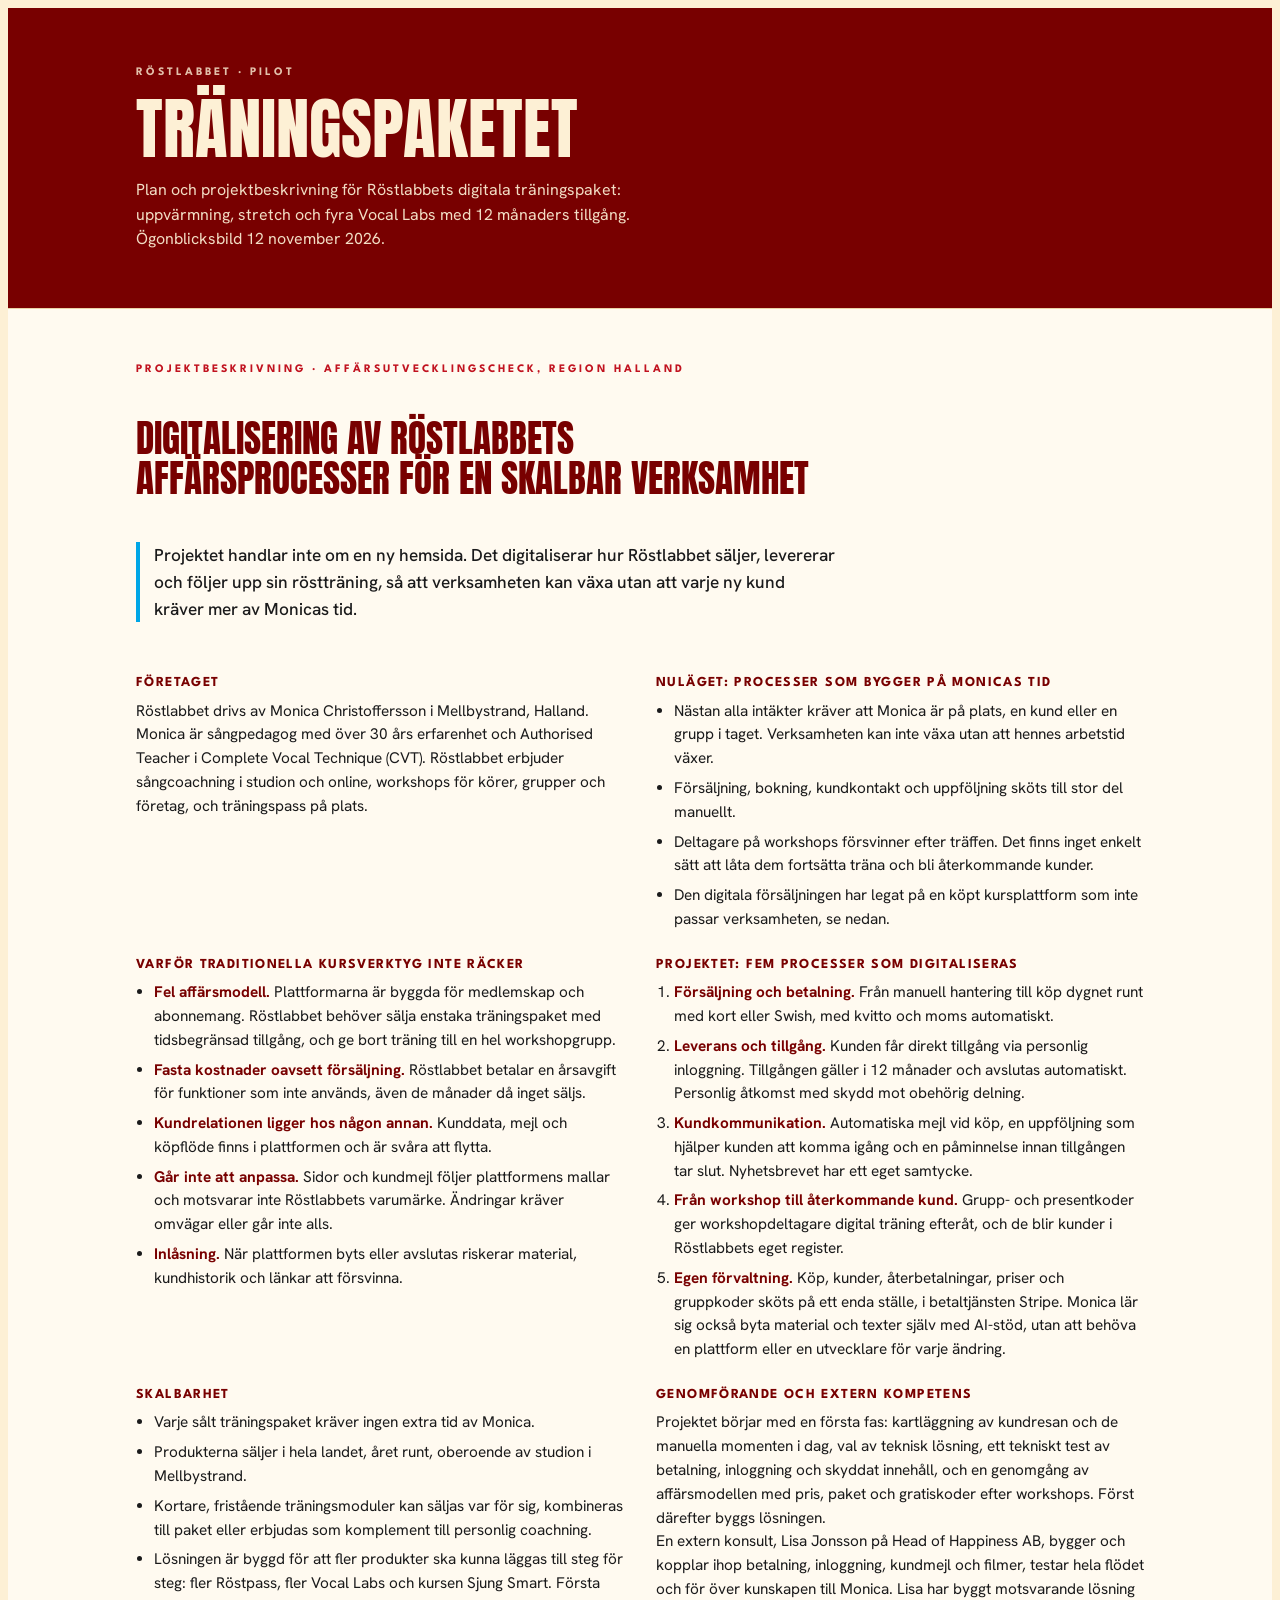
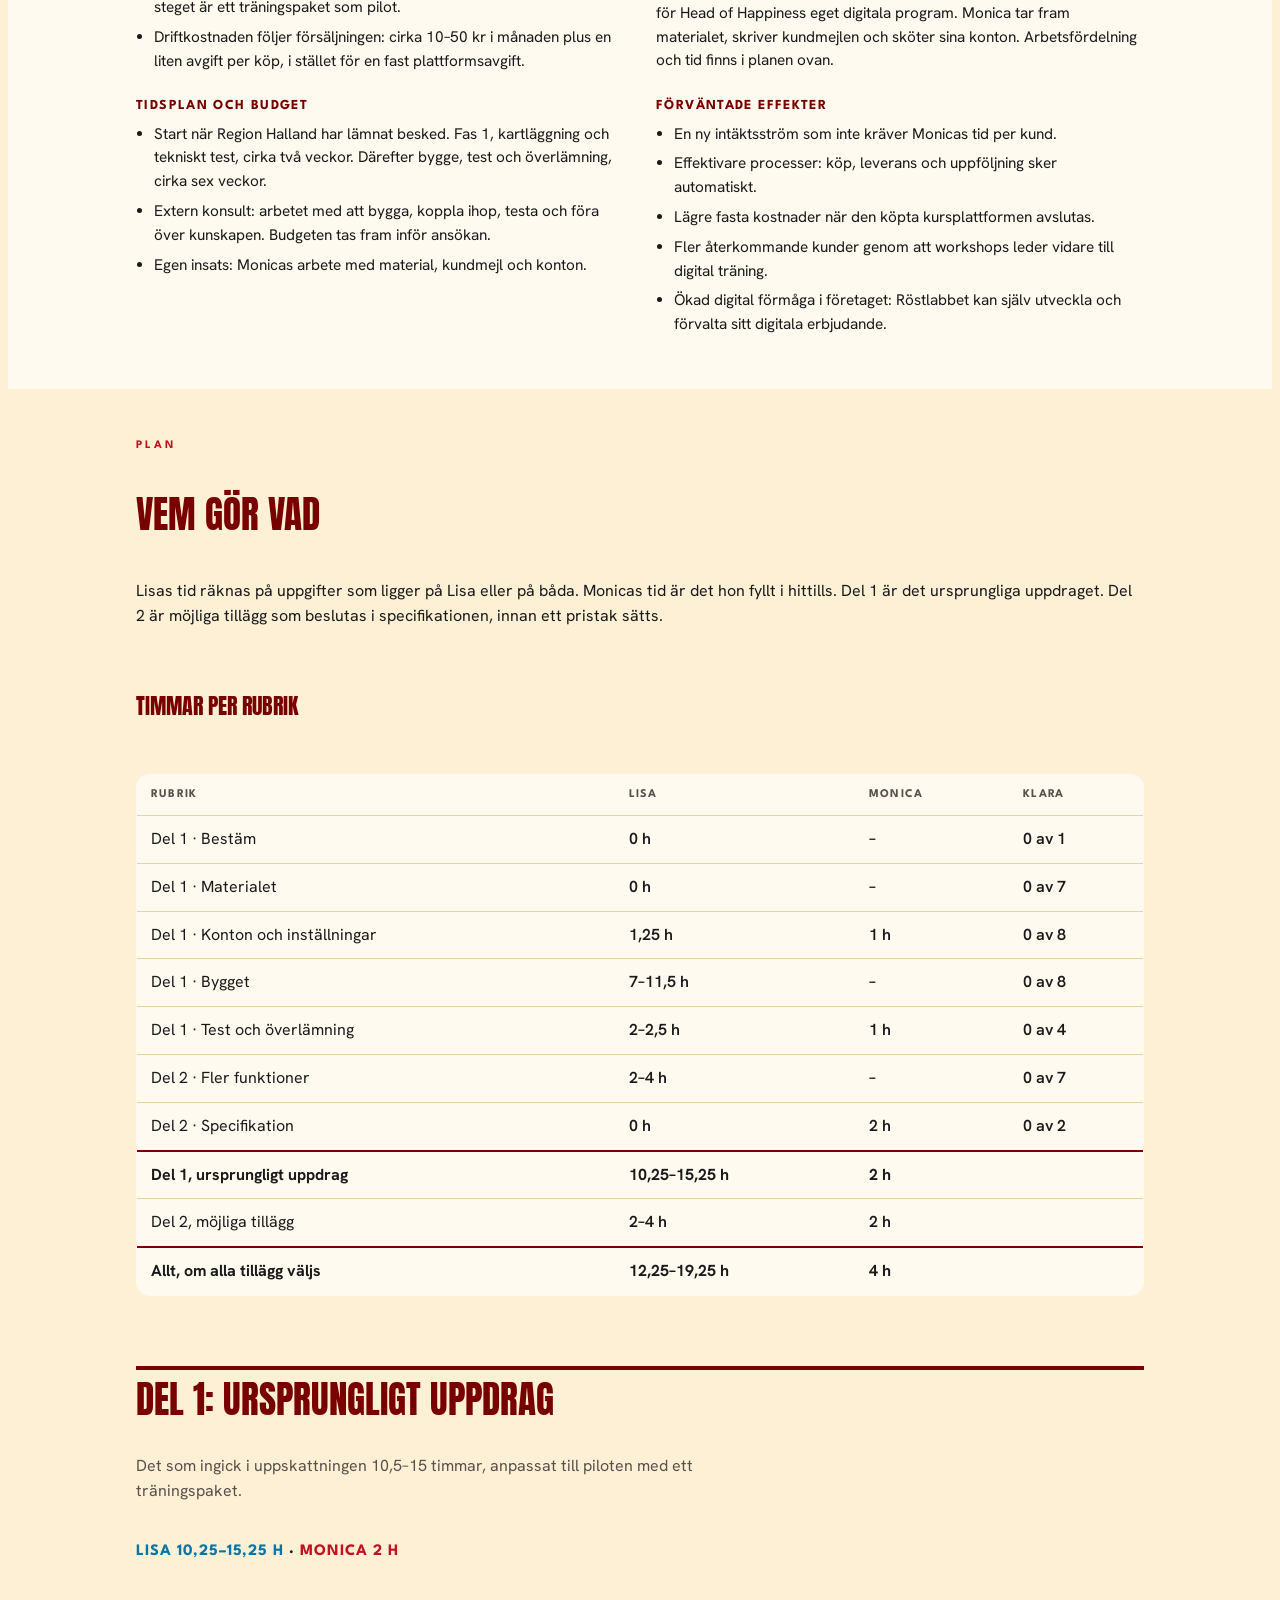
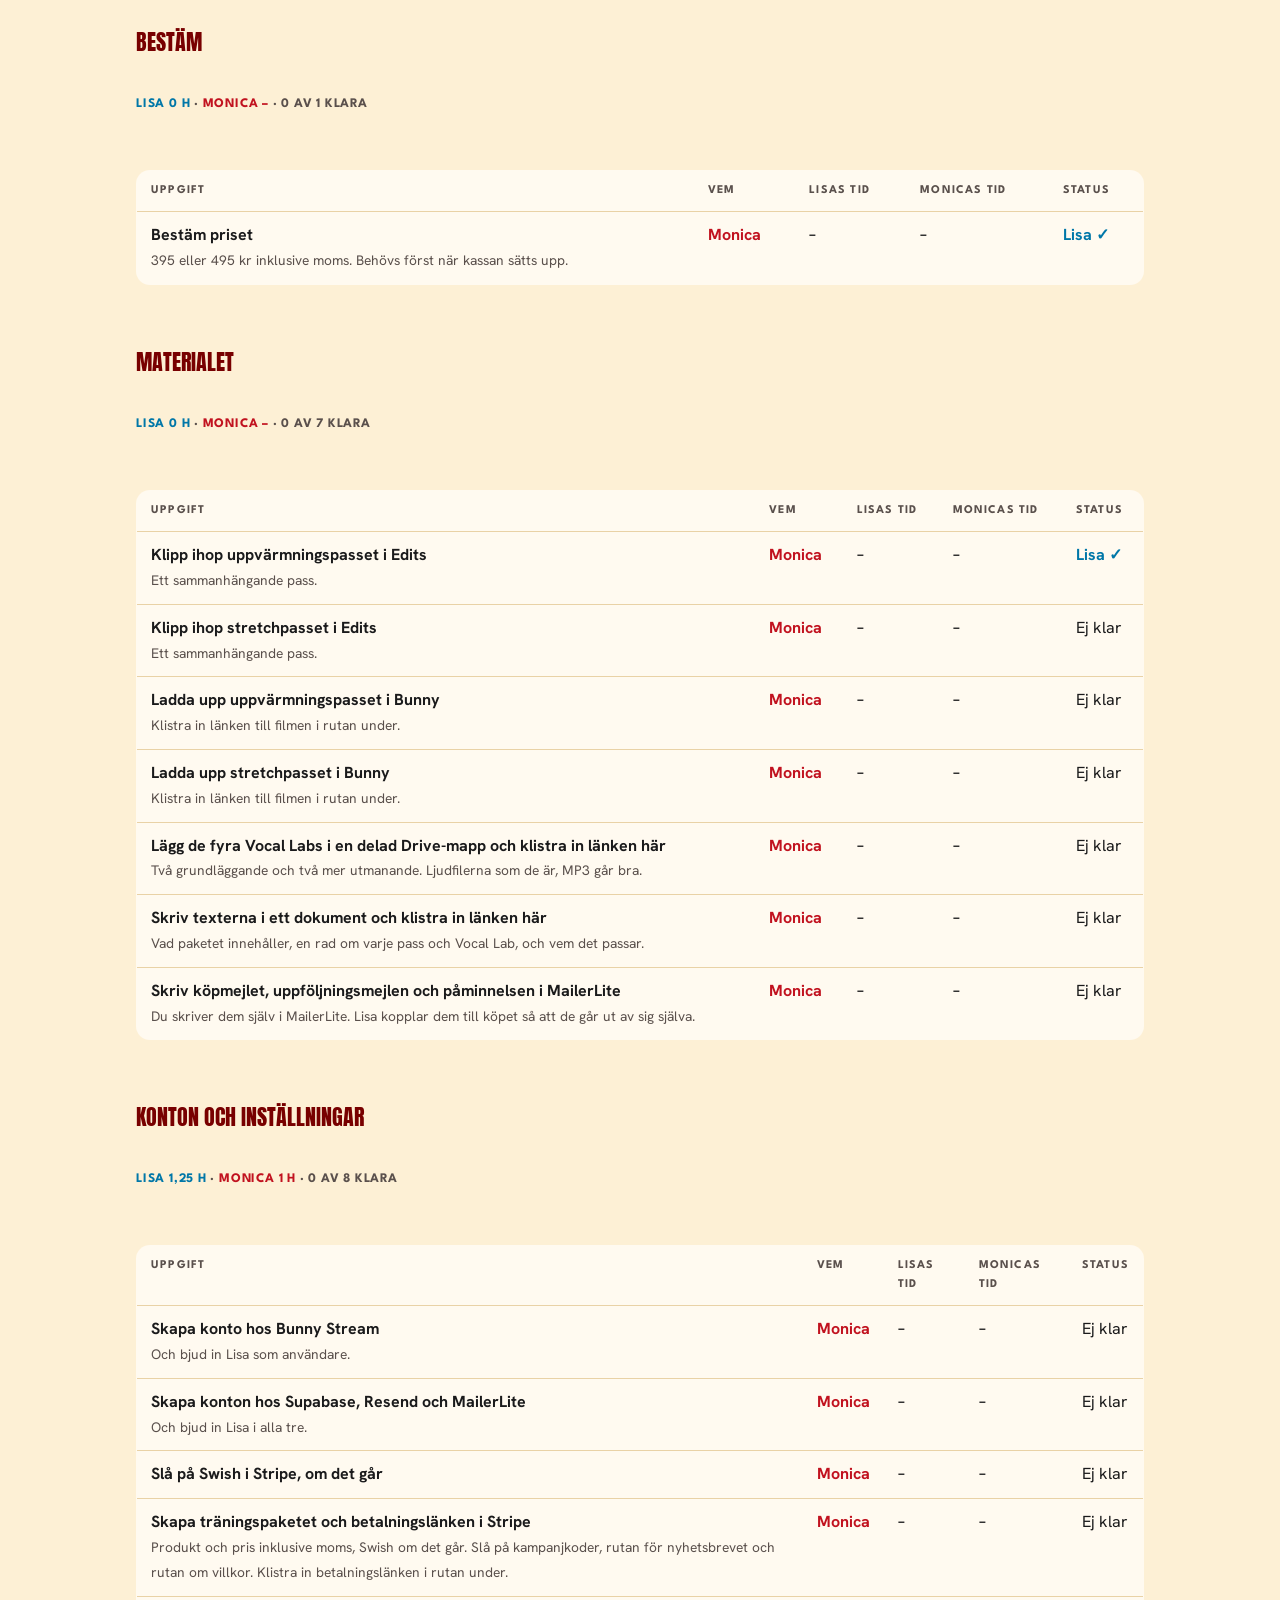
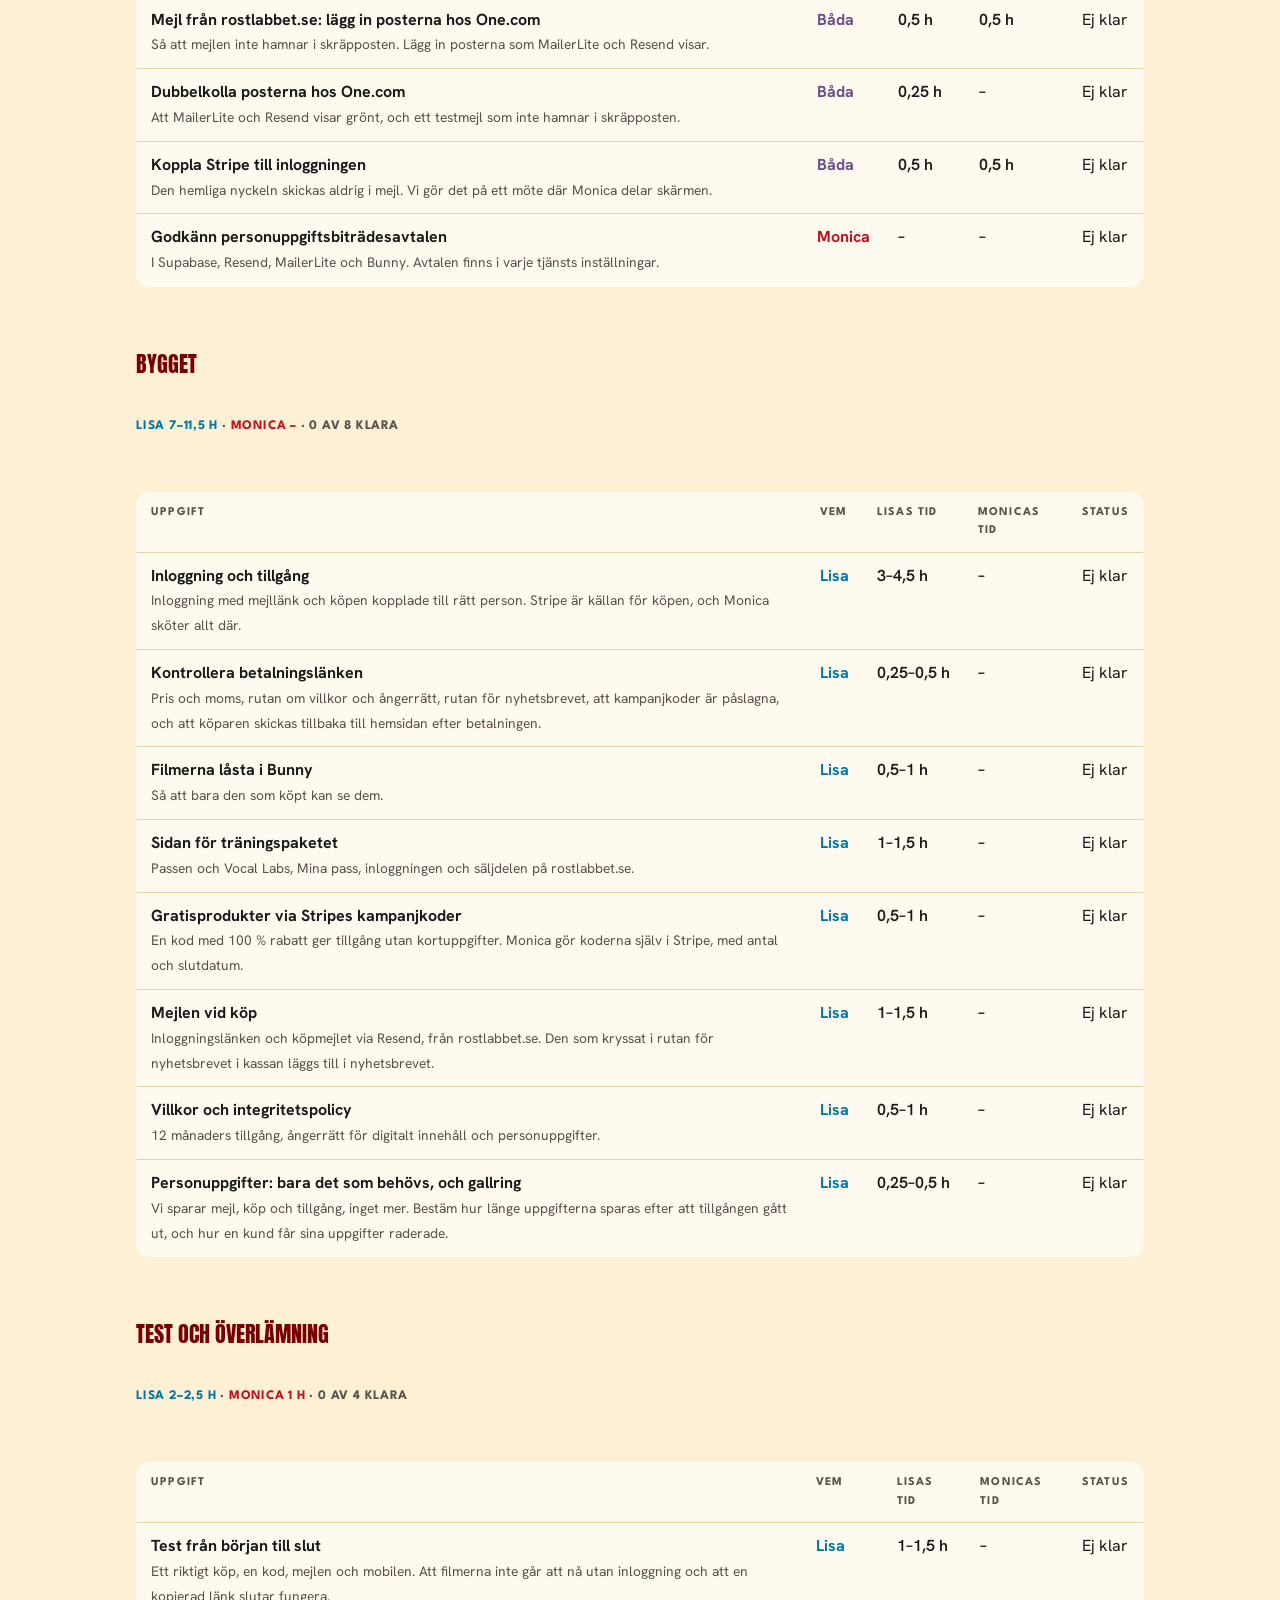
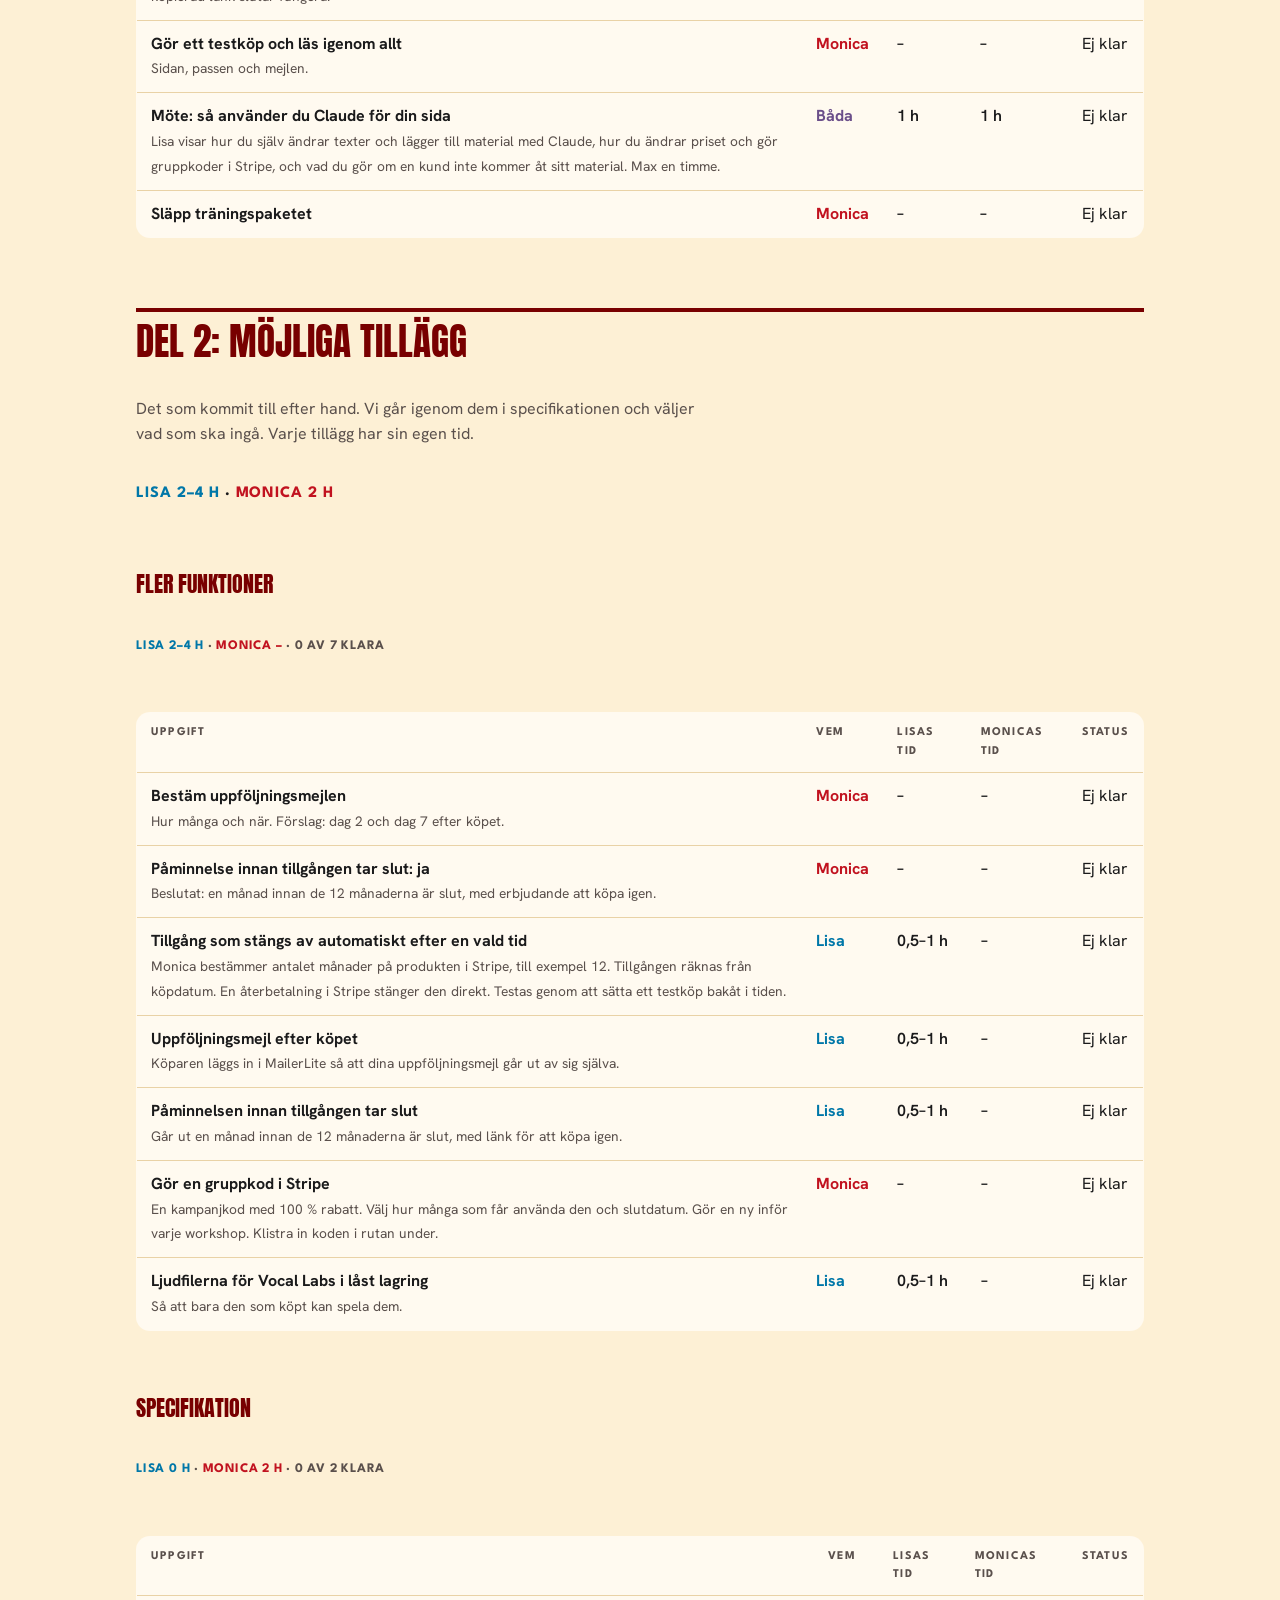
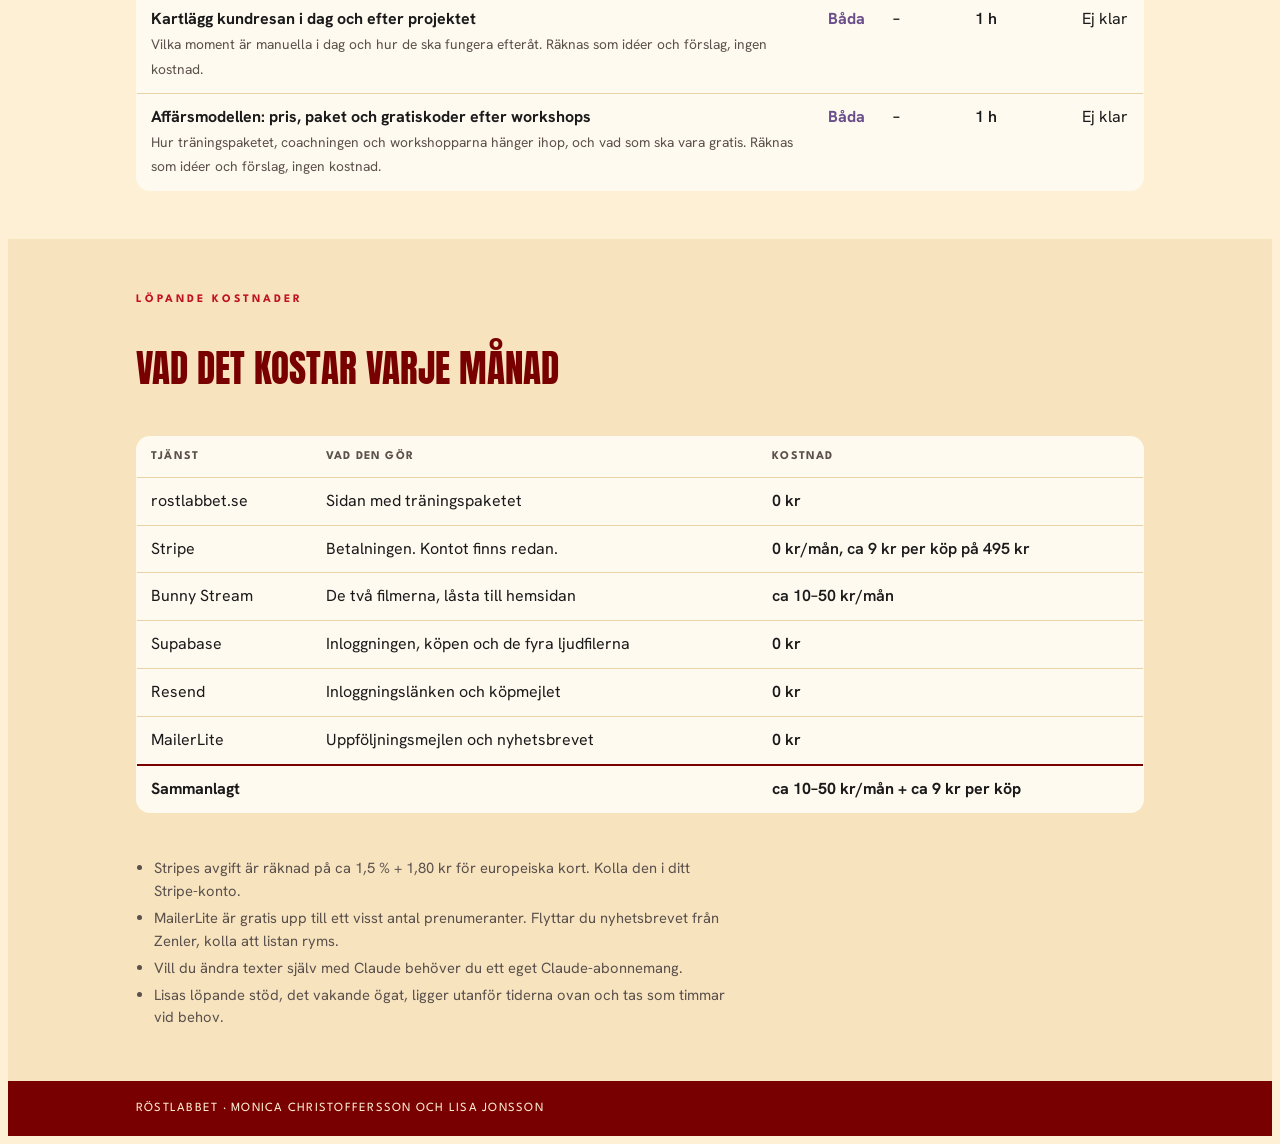
==== commit af889a35: "Planen för ChatGPT: ursprungliga uppskattningen står fast, bara nya önskemål som tillägg Co-Authored" ====
--- a/plan-mjjpeujlibg0/index.html
+++ b/plan-mjjpeujlibg0/index.html
@@ -241,8 +241,8 @@
 <section class="plan"><div class="wrap"><p class="kicker" style="color:var(--signal)">Plan</p><h2>Vem gör vad</h2>
 <p class="summa">Lisas tid räknas på uppgifter som ligger på Lisa eller på båda. Monicas tid är det hon fyllt i hittills. Del 1 är det ursprungliga uppdraget. Del 2 är möjliga tillägg som beslutas i specifikationen, innan ett pristak sätts.</p>
 <h3 class="gt">Timmar per rubrik</h3>
-<div class="tabwrap"><table><thead><tr><th>Rubrik</th><th>Lisa</th><th>Monica</th><th>Klara</th></tr></thead><tbody><tr><td>Del 1 · Bestäm</td><td class="kr">0 h</td><td class="kr">–</td><td class="kr">0 av 1</td></tr><tr><td>Del 1 · Materialet</td><td class="kr">0 h</td><td class="kr">–</td><td class="kr">0 av 7</td></tr><tr><td>Del 1 · Konton och inställningar</td><td class="kr">1,25 h</td><td class="kr">1 h</td><td class="kr">0 av 7</td></tr><tr><td>Del 1 · Bygget</td><td class="kr">6,25–10 h</td><td class="kr">–</td><td class="kr">0 av 6</td></tr><tr><td>Del 1 · Test och överlämning</td><td class="kr">2–2,5 h</td><td class="kr">1 h</td><td class="kr">0 av 4</td></tr><tr><td>Del 2 · Fler funktioner</td><td class="kr">2,5–5 h</td><td class="kr">–</td><td class="kr">0 av 8</td></tr><tr><td>Del 2 · Säkerhet, personuppgifter och rutiner</td><td class="kr">1,25–2,25 h</td><td class="kr">0,5 h</td><td class="kr">0 av 4</td></tr><tr><td>Del 2 · Specifikation</td><td class="kr">1,5–2 h</td><td class="kr">2 h</td><td class="kr">0 av 2</td></tr><tr class="tot"><td>Del 1, ursprungligt uppdrag</td><td class="kr">9,5–13,75 h</td><td class="kr">2 h</td><td></td></tr><tr><td>Del 2, möjliga tillägg</td><td class="kr">5,25–9,25 h</td><td class="kr">2,5 h</td><td></td></tr><tr class="tot"><td>Allt, om alla tillägg väljs</td><td class="kr">14,75–23 h</td><td class="kr">4,5 h</td><td></td></tr></tbody></table></div>
-<h2 class="del">Del 1: Ursprungligt uppdrag</h2><p class="dtext">Det som ingick i uppskattningen 10,5–15 timmar, anpassat till piloten med ett träningspaket.</p><p class="dsum"><span class="pl">Lisa 9,5–13,75 h</span> · <span class="pm">Monica 2 h</span></p><h3 class="gt">Bestäm</h3><p class="gsum2"><span class="pl">Lisa 0 h</span> · <span class="pm">Monica –</span> · 0 av 1 klara</p><div class="tabwrap"><table><thead><tr><th>Uppgift</th><th>Vem</th><th>Lisas tid</th><th>Monicas tid</th><th>Status</th></tr></thead><tbody><tr><td><b>Bestäm priset</b><br><span class="inf">395 eller 495 kr inklusive moms. Behövs först när kassan sätts upp.</span></td><td class="v-monica">Monica</td><td class="kr">–</td><td class="kr">–</td><td>Ej klar</td></tr></tbody></table></div><h3 class="gt">Materialet</h3><p class="gsum2"><span class="pl">Lisa 0 h</span> · <span class="pm">Monica –</span> · 0 av 7 klara</p><div class="tabwrap"><table><thead><tr><th>Uppgift</th><th>Vem</th><th>Lisas tid</th><th>Monicas tid</th><th>Status</th></tr></thead><tbody><tr><td><b>Klipp ihop uppvärmningspasset i Edits</b><br><span class="inf">Ett sammanhängande pass.</span></td><td class="v-monica">Monica</td><td class="kr">–</td><td class="kr">–</td><td>Ej klar</td></tr><tr><td><b>Klipp ihop stretchpasset i Edits</b><br><span class="inf">Ett sammanhängande pass.</span></td><td class="v-monica">Monica</td><td class="kr">–</td><td class="kr">–</td><td>Ej klar</td></tr><tr><td><b>Ladda upp uppvärmningspasset i Bunny</b><br><span class="inf">Klistra in länken till filmen i rutan under.</span></td><td class="v-monica">Monica</td><td class="kr">–</td><td class="kr">–</td><td>Ej klar</td></tr><tr><td><b>Ladda upp stretchpasset i Bunny</b><br><span class="inf">Klistra in länken till filmen i rutan under.</span></td><td class="v-monica">Monica</td><td class="kr">–</td><td class="kr">–</td><td>Ej klar</td></tr><tr><td><b>Lägg de fyra Vocal Labs i en delad Drive-mapp och klistra in länken här</b><br><span class="inf">Två grundläggande och två mer utmanande. Ljudfilerna som de är, MP3 går bra.</span></td><td class="v-monica">Monica</td><td class="kr">–</td><td class="kr">–</td><td>Ej klar</td></tr><tr><td><b>Skriv texterna i ett dokument och klistra in länken här</b><br><span class="inf">Vad paketet innehåller, en rad om varje pass och Vocal Lab, och vem det passar.</span></td><td class="v-monica">Monica</td><td class="kr">–</td><td class="kr">–</td><td>Ej klar</td></tr><tr><td><b>Skriv köpmejlet, uppföljningsmejlen och påminnelsen i MailerLite</b><br><span class="inf">Du skriver dem själv i MailerLite. Lisa kopplar dem till köpet så att de går ut av sig själva.</span></td><td class="v-monica">Monica</td><td class="kr">–</td><td class="kr">–</td><td>Ej klar</td></tr></tbody></table></div><h3 class="gt">Konton och inställningar</h3><p class="gsum2"><span class="pl">Lisa 1,25 h</span> · <span class="pm">Monica 1 h</span> · 0 av 7 klara</p><div class="tabwrap"><table><thead><tr><th>Uppgift</th><th>Vem</th><th>Lisas tid</th><th>Monicas tid</th><th>Status</th></tr></thead><tbody><tr><td><b>Skapa konto hos Bunny Stream</b><br><span class="inf">Och bjud in Lisa som användare.</span></td><td class="v-monica">Monica</td><td class="kr">–</td><td class="kr">–</td><td>Ej klar</td></tr><tr><td><b>Skapa konton hos Supabase, Resend och MailerLite</b><br><span class="inf">Och bjud in Lisa i alla tre.</span></td><td class="v-monica">Monica</td><td class="kr">–</td><td class="kr">–</td><td>Ej klar</td></tr><tr><td><b>Slå på Swish i Stripe, om det går</b></td><td class="v-monica">Monica</td><td class="kr">–</td><td class="kr">–</td><td>Ej klar</td></tr><tr><td><b>Skapa träningspaketet och betalningslänken i Stripe</b><br><span class="inf">Produkt och pris inklusive moms, Swish om det går. Slå på kampanjkoder, rutan för nyhetsbrevet och rutan om villkor. Klistra in betalningslänken i rutan under.</span></td><td class="v-monica">Monica</td><td class="kr">–</td><td class="kr">–</td><td>Ej klar</td></tr><tr><td><b>Mejl från rostlabbet.se: lägg in posterna hos One.com</b><br><span class="inf">Så att mejlen inte hamnar i skräpposten. Lägg in posterna som MailerLite och Resend visar.</span></td><td class="v-bada">Båda</td><td class="kr">0,5 h</td><td class="kr">0,5 h</td><td>Ej klar</td></tr><tr><td><b>Dubbelkolla posterna hos One.com</b><br><span class="inf">Att MailerLite och Resend visar grönt, och ett testmejl som inte hamnar i skräpposten.</span></td><td class="v-bada">Båda</td><td class="kr">0,25 h</td><td class="kr">–</td><td>Ej klar</td></tr><tr><td><b>Koppla Stripe till inloggningen</b><br><span class="inf">Den hemliga nyckeln skickas aldrig i mejl. Vi gör det på ett möte där Monica delar skärmen.</span></td><td class="v-bada">Båda</td><td class="kr">0,5 h</td><td class="kr">0,5 h</td><td>Ej klar</td></tr></tbody></table></div><h3 class="gt">Bygget</h3><p class="gsum2"><span class="pl">Lisa 6,25–10 h</span> · <span class="pm">Monica –</span> · 0 av 6 klara</p><div class="tabwrap"><table><thead><tr><th>Uppgift</th><th>Vem</th><th>Lisas tid</th><th>Monicas tid</th><th>Status</th></tr></thead><tbody><tr><td><b>Inloggning och tillgång</b><br><span class="inf">Inloggning med mejllänk och köpen kopplade till rätt person. Stripe är källan för köpen, och Monica sköter allt där.</span></td><td class="v-lisa">Lisa</td><td class="kr">3–4,5 h</td><td class="kr">–</td><td>Ej klar</td></tr><tr><td><b>Kontrollera betalningslänken</b><br><span class="inf">Pris och moms, rutan om villkor och ångerrätt, rutan för nyhetsbrevet, att kampanjkoder är påslagna, och att köparen skickas tillbaka till hemsidan efter betalningen.</span></td><td class="v-lisa">Lisa</td><td class="kr">0,25–0,5 h</td><td class="kr">–</td><td>Ej klar</td></tr><tr><td><b>Filmerna låsta i Bunny</b><br><span class="inf">Så att bara den som köpt kan se dem.</span></td><td class="v-lisa">Lisa</td><td class="kr">0,5–1 h</td><td class="kr">–</td><td>Ej klar</td></tr><tr><td><b>Sidan för träningspaketet</b><br><span class="inf">Passen och Vocal Labs, Mina pass, inloggningen och säljdelen på rostlabbet.se.</span></td><td class="v-lisa">Lisa</td><td class="kr">1–1,5 h</td><td class="kr">–</td><td>Ej klar</td></tr><tr><td><b>Gratisprodukter via Stripes kampanjkoder</b><br><span class="inf">En kod med 100 % rabatt ger tillgång utan kortuppgifter. Monica gör koderna själv i Stripe, med antal och slutdatum.</span></td><td class="v-lisa">Lisa</td><td class="kr">0,5–1 h</td><td class="kr">–</td><td>Ej klar</td></tr><tr><td><b>Mejlen vid köp</b><br><span class="inf">Inloggningslänken och köpmejlet via Resend, från rostlabbet.se. Den som kryssat i rutan för nyhetsbrevet i kassan läggs till i nyhetsbrevet.</span></td><td class="v-lisa">Lisa</td><td class="kr">1–1,5 h</td><td class="kr">–</td><td>Ej klar</td></tr></tbody></table></div><h3 class="gt">Test och överlämning</h3><p class="gsum2"><span class="pl">Lisa 2–2,5 h</span> · <span class="pm">Monica 1 h</span> · 0 av 4 klara</p><div class="tabwrap"><table><thead><tr><th>Uppgift</th><th>Vem</th><th>Lisas tid</th><th>Monicas tid</th><th>Status</th></tr></thead><tbody><tr><td><b>Test från början till slut</b><br><span class="inf">Ett riktigt köp, en kod, mejlen och mobilen. Att filmerna inte går att nå utan inloggning och att en kopierad länk slutar fungera.</span></td><td class="v-lisa">Lisa</td><td class="kr">1–1,5 h</td><td class="kr">–</td><td>Ej klar</td></tr><tr><td><b>Gör ett testköp och läs igenom allt</b><br><span class="inf">Sidan, passen och mejlen.</span></td><td class="v-monica">Monica</td><td class="kr">–</td><td class="kr">–</td><td>Ej klar</td></tr><tr><td><b>Möte: så använder du Claude för din sida</b><br><span class="inf">Lisa visar hur du själv ändrar texter och lägger till material med Claude, och hur du ändrar priset och gör gruppkoder i Stripe. Max en timme.</span></td><td class="v-bada">Båda</td><td class="kr">1 h</td><td class="kr">1 h</td><td>Ej klar</td></tr><tr><td><b>Släpp träningspaketet</b></td><td class="v-monica">Monica</td><td class="kr">–</td><td class="kr">–</td><td>Ej klar</td></tr></tbody></table></div><h2 class="del">Del 2: Möjliga tillägg</h2><p class="dtext">Det som kommit till efter hand. Vi går igenom dem i specifikationen och väljer vad som ska ingå. Varje tillägg har sin egen tid.</p><p class="dsum"><span class="pl">Lisa 5,25–9,25 h</span> · <span class="pm">Monica 2,5 h</span></p><h3 class="gt">Fler funktioner</h3><p class="gsum2"><span class="pl">Lisa 2,5–5 h</span> · <span class="pm">Monica –</span> · 0 av 8 klara</p><div class="tabwrap"><table><thead><tr><th>Uppgift</th><th>Vem</th><th>Lisas tid</th><th>Monicas tid</th><th>Status</th></tr></thead><tbody><tr><td><b>Bestäm uppföljningsmejlen</b><br><span class="inf">Hur många och när. Förslag: dag 2 och dag 7 efter köpet.</span></td><td class="v-monica">Monica</td><td class="kr">–</td><td class="kr">–</td><td>Ej klar</td></tr><tr><td><b>Påminnelse innan tillgången tar slut: ja</b><br><span class="inf">Beslutat: en månad innan de 12 månaderna är slut, med erbjudande att köpa igen.</span></td><td class="v-monica">Monica</td><td class="kr">–</td><td class="kr">–</td><td>Ej klar</td></tr><tr><td><b>Tillgång som stängs av automatiskt efter en vald tid</b><br><span class="inf">Monica bestämmer antalet månader på produkten i Stripe, till exempel 12. Tillgången räknas från köpdatum. En återbetalning i Stripe stänger den direkt. Testas genom att sätta ett testköp bakåt i tiden.</span></td><td class="v-lisa">Lisa</td><td class="kr">0,5–1 h</td><td class="kr">–</td><td>Ej klar</td></tr><tr><td><b>Uppföljningsmejl efter köpet</b><br><span class="inf">Köparen läggs in i MailerLite så att dina uppföljningsmejl går ut av sig själva.</span></td><td class="v-lisa">Lisa</td><td class="kr">0,5–1 h</td><td class="kr">–</td><td>Ej klar</td></tr><tr><td><b>Påminnelsen innan tillgången tar slut</b><br><span class="inf">Går ut en månad innan de 12 månaderna är slut, med länk för att köpa igen.</span></td><td class="v-lisa">Lisa</td><td class="kr">0,5–1 h</td><td class="kr">–</td><td>Ej klar</td></tr><tr><td><b>Gör en gruppkod i Stripe</b><br><span class="inf">En kampanjkod med 100 % rabatt. Välj hur många som får använda den och slutdatum. Gör en ny inför varje workshop. Klistra in koden i rutan under.</span></td><td class="v-monica">Monica</td><td class="kr">–</td><td class="kr">–</td><td>Ej klar</td></tr><tr><td><b>Ljudfilerna för Vocal Labs i låst lagring</b><br><span class="inf">Så att bara den som köpt kan spela dem.</span></td><td class="v-lisa">Lisa</td><td class="kr">0,5–1 h</td><td class="kr">–</td><td>Ej klar</td></tr><tr><td><b>Villkor och integritetspolicy</b><br><span class="inf">12 månaders tillgång, ångerrätt för digitalt innehåll och personuppgifter.</span></td><td class="v-lisa">Lisa</td><td class="kr">0,5–1 h</td><td class="kr">–</td><td>Ej klar</td></tr></tbody></table></div><h3 class="gt">Säkerhet, personuppgifter och rutiner</h3><p class="gsum2"><span class="pl">Lisa 1,25–2,25 h</span> · <span class="pm">Monica 0,5 h</span> · 0 av 4 klara</p><div class="tabwrap"><table><thead><tr><th>Uppgift</th><th>Vem</th><th>Lisas tid</th><th>Monicas tid</th><th>Status</th></tr></thead><tbody><tr><td><b>Godkänn personuppgiftsbiträdesavtalen</b><br><span class="inf">I Supabase, Resend, MailerLite och Bunny. Avtalen finns i varje tjänsts inställningar.</span></td><td class="v-monica">Monica</td><td class="kr">–</td><td class="kr">–</td><td>Ej klar</td></tr><tr><td><b>Personuppgifter: bara det som behövs, och gallring</b><br><span class="inf">Vi sparar mejl, köp och tillgång, inget mer. Bestäm hur länge uppgifterna sparas efter att tillgången gått ut, och hur en kund får sina uppgifter raderade.</span></td><td class="v-lisa">Lisa</td><td class="kr">0,5–1 h</td><td class="kr">–</td><td>Ej klar</td></tr><tr><td><b>Rutin när en kund inte kommer åt sitt material</b><br><span class="inf">Hur Monica ser vad som hänt och ger tillgång för hand, utan att be Lisa om hjälp.</span></td><td class="v-bada">Båda</td><td class="kr">0,5–1 h</td><td class="kr">0,5 h</td><td>Ej klar</td></tr><tr><td><b>Bestäm hur Monica får hjälp efter lanseringen</b><br><span class="inf">Vem hon kontaktar om något slutar fungera, och hur snabbt.</span></td><td class="v-bada">Båda</td><td class="kr">0,25 h</td><td class="kr">–</td><td>Ej klar</td></tr></tbody></table></div><h3 class="gt">Specifikation</h3><p class="gsum2"><span class="pl">Lisa 1,5–2 h</span> · <span class="pm">Monica 2 h</span> · 0 av 2 klara</p><div class="tabwrap"><table><thead><tr><th>Uppgift</th><th>Vem</th><th>Lisas tid</th><th>Monicas tid</th><th>Status</th></tr></thead><tbody><tr><td><b>Kartlägg kundresan i dag och efter projektet</b><br><span class="inf">Vilka moment är manuella i dag, från intresse och köp till tillgång och uppföljning, och hur de ska fungera efteråt.</span></td><td class="v-bada">Båda</td><td class="kr">1 h</td><td class="kr">1 h</td><td>Ej klar</td></tr><tr><td><b>Affärsmodellen: pris, paket och gratiskoder efter workshops</b><br><span class="inf">Hur träningspaketet, coachningen och workshopparna hänger ihop, och vad som ska vara gratis.</span></td><td class="v-bada">Båda</td><td class="kr">0,5–1 h</td><td class="kr">1 h</td><td>Ej klar</td></tr></tbody></table></div></div></section>
+<div class="tabwrap"><table><thead><tr><th>Rubrik</th><th>Lisa</th><th>Monica</th><th>Klara</th></tr></thead><tbody><tr><td>Del 1 · Bestäm</td><td class="kr">0 h</td><td class="kr">–</td><td class="kr">0 av 1</td></tr><tr><td>Del 1 · Materialet</td><td class="kr">0 h</td><td class="kr">–</td><td class="kr">0 av 7</td></tr><tr><td>Del 1 · Konton och inställningar</td><td class="kr">1,25 h</td><td class="kr">1 h</td><td class="kr">0 av 8</td></tr><tr><td>Del 1 · Bygget</td><td class="kr">7–11,5 h</td><td class="kr">–</td><td class="kr">0 av 8</td></tr><tr><td>Del 1 · Test och överlämning</td><td class="kr">2–2,5 h</td><td class="kr">1 h</td><td class="kr">0 av 4</td></tr><tr><td>Del 2 · Fler funktioner</td><td class="kr">2–4 h</td><td class="kr">–</td><td class="kr">0 av 7</td></tr><tr><td>Del 2 · Specifikation</td><td class="kr">0 h</td><td class="kr">2 h</td><td class="kr">0 av 2</td></tr><tr class="tot"><td>Del 1, ursprungligt uppdrag</td><td class="kr">10,25–15,25 h</td><td class="kr">2 h</td><td></td></tr><tr><td>Del 2, möjliga tillägg</td><td class="kr">2–4 h</td><td class="kr">2 h</td><td></td></tr><tr class="tot"><td>Allt, om alla tillägg väljs</td><td class="kr">12,25–19,25 h</td><td class="kr">4 h</td><td></td></tr></tbody></table></div>
+<h2 class="del">Del 1: Ursprungligt uppdrag</h2><p class="dtext">Det som ingick i uppskattningen 10,5–15 timmar, anpassat till piloten med ett träningspaket.</p><p class="dsum"><span class="pl">Lisa 10,25–15,25 h</span> · <span class="pm">Monica 2 h</span></p><h3 class="gt">Bestäm</h3><p class="gsum2"><span class="pl">Lisa 0 h</span> · <span class="pm">Monica –</span> · 0 av 1 klara</p><div class="tabwrap"><table><thead><tr><th>Uppgift</th><th>Vem</th><th>Lisas tid</th><th>Monicas tid</th><th>Status</th></tr></thead><tbody><tr><td><b>Bestäm priset</b><br><span class="inf">395 eller 495 kr inklusive moms. Behövs först när kassan sätts upp.</span></td><td class="v-monica">Monica</td><td class="kr">–</td><td class="kr">–</td><td><span class="pl">Lisa ✓</span></td></tr></tbody></table></div><h3 class="gt">Materialet</h3><p class="gsum2"><span class="pl">Lisa 0 h</span> · <span class="pm">Monica –</span> · 0 av 7 klara</p><div class="tabwrap"><table><thead><tr><th>Uppgift</th><th>Vem</th><th>Lisas tid</th><th>Monicas tid</th><th>Status</th></tr></thead><tbody><tr><td><b>Klipp ihop uppvärmningspasset i Edits</b><br><span class="inf">Ett sammanhängande pass.</span></td><td class="v-monica">Monica</td><td class="kr">–</td><td class="kr">–</td><td><span class="pl">Lisa ✓</span></td></tr><tr><td><b>Klipp ihop stretchpasset i Edits</b><br><span class="inf">Ett sammanhängande pass.</span></td><td class="v-monica">Monica</td><td class="kr">–</td><td class="kr">–</td><td>Ej klar</td></tr><tr><td><b>Ladda upp uppvärmningspasset i Bunny</b><br><span class="inf">Klistra in länken till filmen i rutan under.</span></td><td class="v-monica">Monica</td><td class="kr">–</td><td class="kr">–</td><td>Ej klar</td></tr><tr><td><b>Ladda upp stretchpasset i Bunny</b><br><span class="inf">Klistra in länken till filmen i rutan under.</span></td><td class="v-monica">Monica</td><td class="kr">–</td><td class="kr">–</td><td>Ej klar</td></tr><tr><td><b>Lägg de fyra Vocal Labs i en delad Drive-mapp och klistra in länken här</b><br><span class="inf">Två grundläggande och två mer utmanande. Ljudfilerna som de är, MP3 går bra.</span></td><td class="v-monica">Monica</td><td class="kr">–</td><td class="kr">–</td><td>Ej klar</td></tr><tr><td><b>Skriv texterna i ett dokument och klistra in länken här</b><br><span class="inf">Vad paketet innehåller, en rad om varje pass och Vocal Lab, och vem det passar.</span></td><td class="v-monica">Monica</td><td class="kr">–</td><td class="kr">–</td><td>Ej klar</td></tr><tr><td><b>Skriv köpmejlet, uppföljningsmejlen och påminnelsen i MailerLite</b><br><span class="inf">Du skriver dem själv i MailerLite. Lisa kopplar dem till köpet så att de går ut av sig själva.</span></td><td class="v-monica">Monica</td><td class="kr">–</td><td class="kr">–</td><td>Ej klar</td></tr></tbody></table></div><h3 class="gt">Konton och inställningar</h3><p class="gsum2"><span class="pl">Lisa 1,25 h</span> · <span class="pm">Monica 1 h</span> · 0 av 8 klara</p><div class="tabwrap"><table><thead><tr><th>Uppgift</th><th>Vem</th><th>Lisas tid</th><th>Monicas tid</th><th>Status</th></tr></thead><tbody><tr><td><b>Skapa konto hos Bunny Stream</b><br><span class="inf">Och bjud in Lisa som användare.</span></td><td class="v-monica">Monica</td><td class="kr">–</td><td class="kr">–</td><td>Ej klar</td></tr><tr><td><b>Skapa konton hos Supabase, Resend och MailerLite</b><br><span class="inf">Och bjud in Lisa i alla tre.</span></td><td class="v-monica">Monica</td><td class="kr">–</td><td class="kr">–</td><td>Ej klar</td></tr><tr><td><b>Slå på Swish i Stripe, om det går</b></td><td class="v-monica">Monica</td><td class="kr">–</td><td class="kr">–</td><td>Ej klar</td></tr><tr><td><b>Skapa träningspaketet och betalningslänken i Stripe</b><br><span class="inf">Produkt och pris inklusive moms, Swish om det går. Slå på kampanjkoder, rutan för nyhetsbrevet och rutan om villkor. Klistra in betalningslänken i rutan under.</span></td><td class="v-monica">Monica</td><td class="kr">–</td><td class="kr">–</td><td>Ej klar</td></tr><tr><td><b>Mejl från rostlabbet.se: lägg in posterna hos One.com</b><br><span class="inf">Så att mejlen inte hamnar i skräpposten. Lägg in posterna som MailerLite och Resend visar.</span></td><td class="v-bada">Båda</td><td class="kr">0,5 h</td><td class="kr">0,5 h</td><td>Ej klar</td></tr><tr><td><b>Dubbelkolla posterna hos One.com</b><br><span class="inf">Att MailerLite och Resend visar grönt, och ett testmejl som inte hamnar i skräpposten.</span></td><td class="v-bada">Båda</td><td class="kr">0,25 h</td><td class="kr">–</td><td>Ej klar</td></tr><tr><td><b>Koppla Stripe till inloggningen</b><br><span class="inf">Den hemliga nyckeln skickas aldrig i mejl. Vi gör det på ett möte där Monica delar skärmen.</span></td><td class="v-bada">Båda</td><td class="kr">0,5 h</td><td class="kr">0,5 h</td><td>Ej klar</td></tr><tr><td><b>Godkänn personuppgiftsbiträdesavtalen</b><br><span class="inf">I Supabase, Resend, MailerLite och Bunny. Avtalen finns i varje tjänsts inställningar.</span></td><td class="v-monica">Monica</td><td class="kr">–</td><td class="kr">–</td><td>Ej klar</td></tr></tbody></table></div><h3 class="gt">Bygget</h3><p class="gsum2"><span class="pl">Lisa 7–11,5 h</span> · <span class="pm">Monica –</span> · 0 av 8 klara</p><div class="tabwrap"><table><thead><tr><th>Uppgift</th><th>Vem</th><th>Lisas tid</th><th>Monicas tid</th><th>Status</th></tr></thead><tbody><tr><td><b>Inloggning och tillgång</b><br><span class="inf">Inloggning med mejllänk och köpen kopplade till rätt person. Stripe är källan för köpen, och Monica sköter allt där.</span></td><td class="v-lisa">Lisa</td><td class="kr">3–4,5 h</td><td class="kr">–</td><td>Ej klar</td></tr><tr><td><b>Kontrollera betalningslänken</b><br><span class="inf">Pris och moms, rutan om villkor och ångerrätt, rutan för nyhetsbrevet, att kampanjkoder är påslagna, och att köparen skickas tillbaka till hemsidan efter betalningen.</span></td><td class="v-lisa">Lisa</td><td class="kr">0,25–0,5 h</td><td class="kr">–</td><td>Ej klar</td></tr><tr><td><b>Filmerna låsta i Bunny</b><br><span class="inf">Så att bara den som köpt kan se dem.</span></td><td class="v-lisa">Lisa</td><td class="kr">0,5–1 h</td><td class="kr">–</td><td>Ej klar</td></tr><tr><td><b>Sidan för träningspaketet</b><br><span class="inf">Passen och Vocal Labs, Mina pass, inloggningen och säljdelen på rostlabbet.se.</span></td><td class="v-lisa">Lisa</td><td class="kr">1–1,5 h</td><td class="kr">–</td><td>Ej klar</td></tr><tr><td><b>Gratisprodukter via Stripes kampanjkoder</b><br><span class="inf">En kod med 100 % rabatt ger tillgång utan kortuppgifter. Monica gör koderna själv i Stripe, med antal och slutdatum.</span></td><td class="v-lisa">Lisa</td><td class="kr">0,5–1 h</td><td class="kr">–</td><td>Ej klar</td></tr><tr><td><b>Mejlen vid köp</b><br><span class="inf">Inloggningslänken och köpmejlet via Resend, från rostlabbet.se. Den som kryssat i rutan för nyhetsbrevet i kassan läggs till i nyhetsbrevet.</span></td><td class="v-lisa">Lisa</td><td class="kr">1–1,5 h</td><td class="kr">–</td><td>Ej klar</td></tr><tr><td><b>Villkor och integritetspolicy</b><br><span class="inf">12 månaders tillgång, ångerrätt för digitalt innehåll och personuppgifter.</span></td><td class="v-lisa">Lisa</td><td class="kr">0,5–1 h</td><td class="kr">–</td><td>Ej klar</td></tr><tr><td><b>Personuppgifter: bara det som behövs, och gallring</b><br><span class="inf">Vi sparar mejl, köp och tillgång, inget mer. Bestäm hur länge uppgifterna sparas efter att tillgången gått ut, och hur en kund får sina uppgifter raderade.</span></td><td class="v-lisa">Lisa</td><td class="kr">0,25–0,5 h</td><td class="kr">–</td><td>Ej klar</td></tr></tbody></table></div><h3 class="gt">Test och överlämning</h3><p class="gsum2"><span class="pl">Lisa 2–2,5 h</span> · <span class="pm">Monica 1 h</span> · 0 av 4 klara</p><div class="tabwrap"><table><thead><tr><th>Uppgift</th><th>Vem</th><th>Lisas tid</th><th>Monicas tid</th><th>Status</th></tr></thead><tbody><tr><td><b>Test från början till slut</b><br><span class="inf">Ett riktigt köp, en kod, mejlen och mobilen. Att filmerna inte går att nå utan inloggning och att en kopierad länk slutar fungera.</span></td><td class="v-lisa">Lisa</td><td class="kr">1–1,5 h</td><td class="kr">–</td><td>Ej klar</td></tr><tr><td><b>Gör ett testköp och läs igenom allt</b><br><span class="inf">Sidan, passen och mejlen.</span></td><td class="v-monica">Monica</td><td class="kr">–</td><td class="kr">–</td><td>Ej klar</td></tr><tr><td><b>Möte: så använder du Claude för din sida</b><br><span class="inf">Lisa visar hur du själv ändrar texter och lägger till material med Claude, hur du ändrar priset och gör gruppkoder i Stripe, och vad du gör om en kund inte kommer åt sitt material. Max en timme.</span></td><td class="v-bada">Båda</td><td class="kr">1 h</td><td class="kr">1 h</td><td>Ej klar</td></tr><tr><td><b>Släpp träningspaketet</b></td><td class="v-monica">Monica</td><td class="kr">–</td><td class="kr">–</td><td>Ej klar</td></tr></tbody></table></div><h2 class="del">Del 2: Möjliga tillägg</h2><p class="dtext">Det som kommit till efter hand. Vi går igenom dem i specifikationen och väljer vad som ska ingå. Varje tillägg har sin egen tid.</p><p class="dsum"><span class="pl">Lisa 2–4 h</span> · <span class="pm">Monica 2 h</span></p><h3 class="gt">Fler funktioner</h3><p class="gsum2"><span class="pl">Lisa 2–4 h</span> · <span class="pm">Monica –</span> · 0 av 7 klara</p><div class="tabwrap"><table><thead><tr><th>Uppgift</th><th>Vem</th><th>Lisas tid</th><th>Monicas tid</th><th>Status</th></tr></thead><tbody><tr><td><b>Bestäm uppföljningsmejlen</b><br><span class="inf">Hur många och när. Förslag: dag 2 och dag 7 efter köpet.</span></td><td class="v-monica">Monica</td><td class="kr">–</td><td class="kr">–</td><td>Ej klar</td></tr><tr><td><b>Påminnelse innan tillgången tar slut: ja</b><br><span class="inf">Beslutat: en månad innan de 12 månaderna är slut, med erbjudande att köpa igen.</span></td><td class="v-monica">Monica</td><td class="kr">–</td><td class="kr">–</td><td>Ej klar</td></tr><tr><td><b>Tillgång som stängs av automatiskt efter en vald tid</b><br><span class="inf">Monica bestämmer antalet månader på produkten i Stripe, till exempel 12. Tillgången räknas från köpdatum. En återbetalning i Stripe stänger den direkt. Testas genom att sätta ett testköp bakåt i tiden.</span></td><td class="v-lisa">Lisa</td><td class="kr">0,5–1 h</td><td class="kr">–</td><td>Ej klar</td></tr><tr><td><b>Uppföljningsmejl efter köpet</b><br><span class="inf">Köparen läggs in i MailerLite så att dina uppföljningsmejl går ut av sig själva.</span></td><td class="v-lisa">Lisa</td><td class="kr">0,5–1 h</td><td class="kr">–</td><td>Ej klar</td></tr><tr><td><b>Påminnelsen innan tillgången tar slut</b><br><span class="inf">Går ut en månad innan de 12 månaderna är slut, med länk för att köpa igen.</span></td><td class="v-lisa">Lisa</td><td class="kr">0,5–1 h</td><td class="kr">–</td><td>Ej klar</td></tr><tr><td><b>Gör en gruppkod i Stripe</b><br><span class="inf">En kampanjkod med 100 % rabatt. Välj hur många som får använda den och slutdatum. Gör en ny inför varje workshop. Klistra in koden i rutan under.</span></td><td class="v-monica">Monica</td><td class="kr">–</td><td class="kr">–</td><td>Ej klar</td></tr><tr><td><b>Ljudfilerna för Vocal Labs i låst lagring</b><br><span class="inf">Så att bara den som köpt kan spela dem.</span></td><td class="v-lisa">Lisa</td><td class="kr">0,5–1 h</td><td class="kr">–</td><td>Ej klar</td></tr></tbody></table></div><h3 class="gt">Specifikation</h3><p class="gsum2"><span class="pl">Lisa 0 h</span> · <span class="pm">Monica 2 h</span> · 0 av 2 klara</p><div class="tabwrap"><table><thead><tr><th>Uppgift</th><th>Vem</th><th>Lisas tid</th><th>Monicas tid</th><th>Status</th></tr></thead><tbody><tr><td><b>Kartlägg kundresan i dag och efter projektet</b><br><span class="inf">Vilka moment är manuella i dag och hur de ska fungera efteråt. Räknas som idéer och förslag, ingen kostnad.</span></td><td class="v-bada">Båda</td><td class="kr">–</td><td class="kr">1 h</td><td>Ej klar</td></tr><tr><td><b>Affärsmodellen: pris, paket och gratiskoder efter workshops</b><br><span class="inf">Hur träningspaketet, coachningen och workshopparna hänger ihop, och vad som ska vara gratis. Räknas som idéer och förslag, ingen kostnad.</span></td><td class="v-bada">Båda</td><td class="kr">–</td><td class="kr">1 h</td><td>Ej klar</td></tr></tbody></table></div></div></section>
 <section class="kost">
   <div class="wrap">
     <p class="kicker" style="color:var(--signal)">Löpande kostnader</p>
